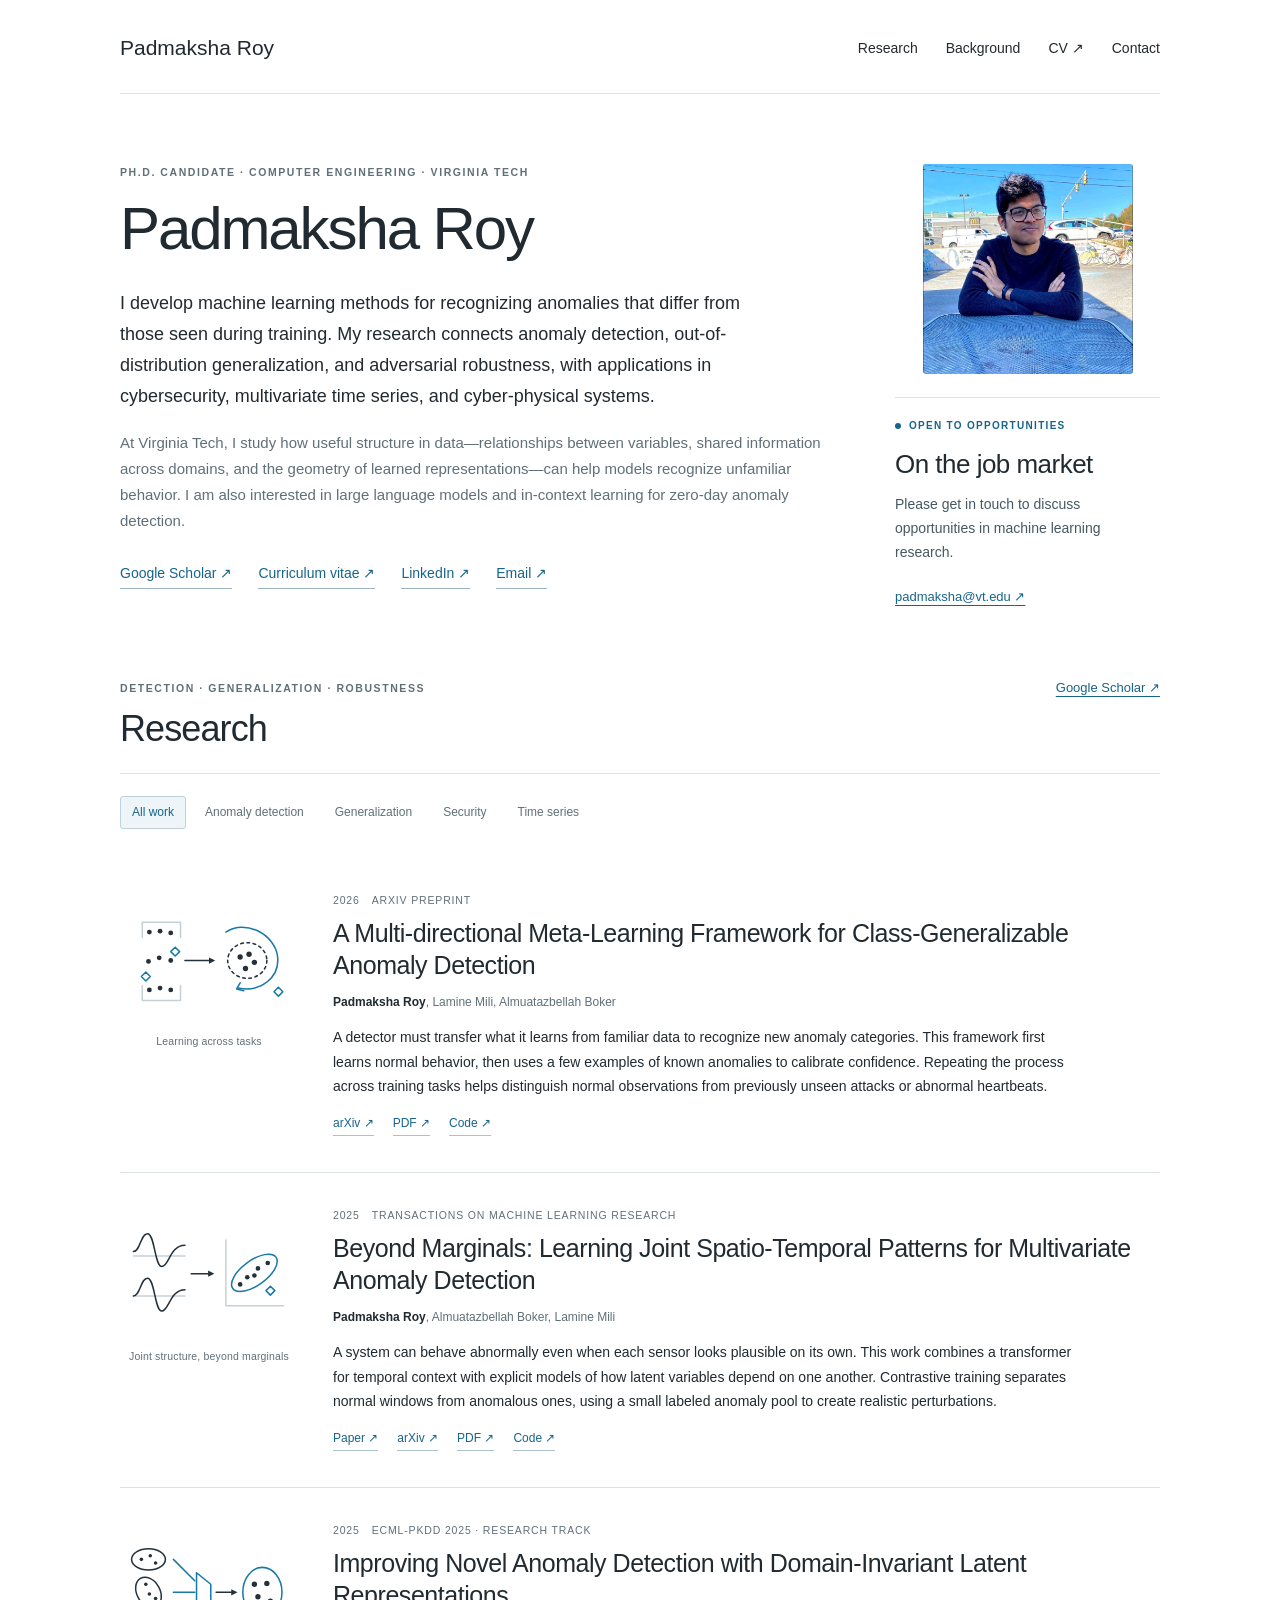
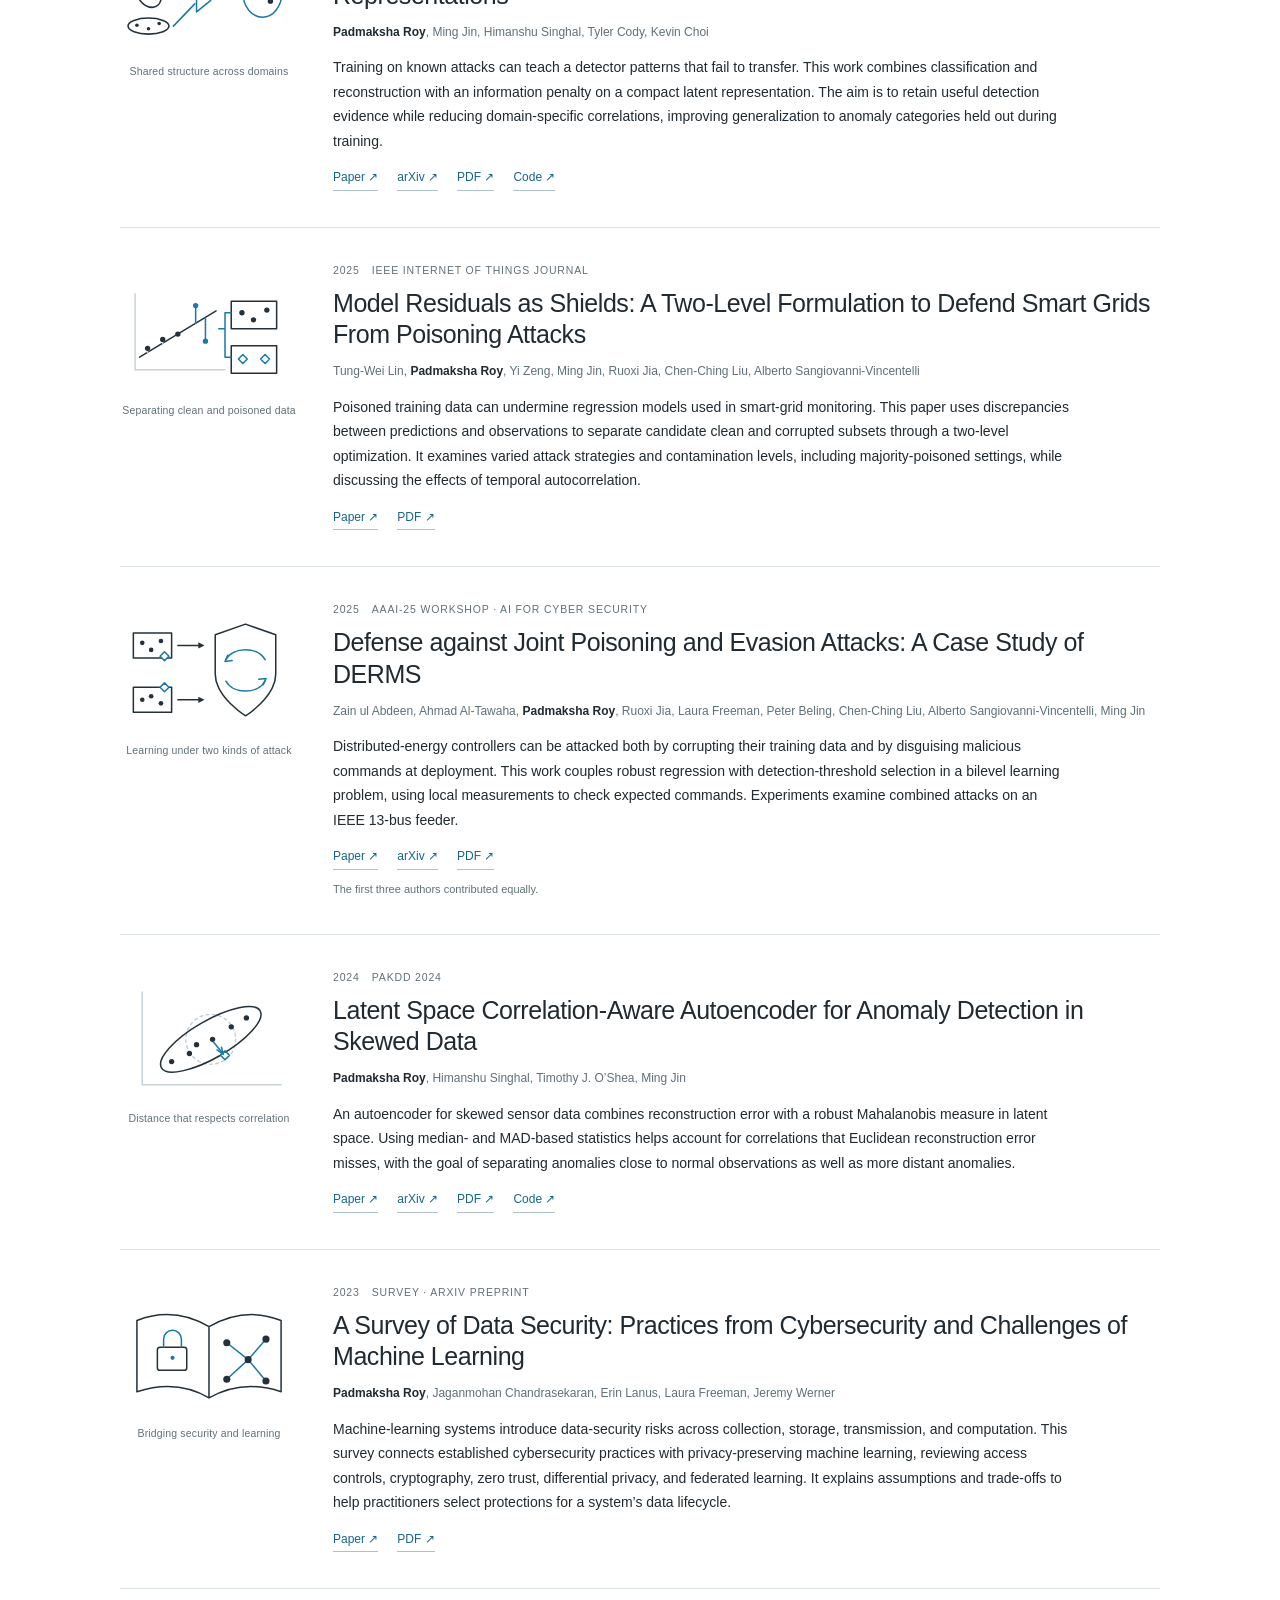
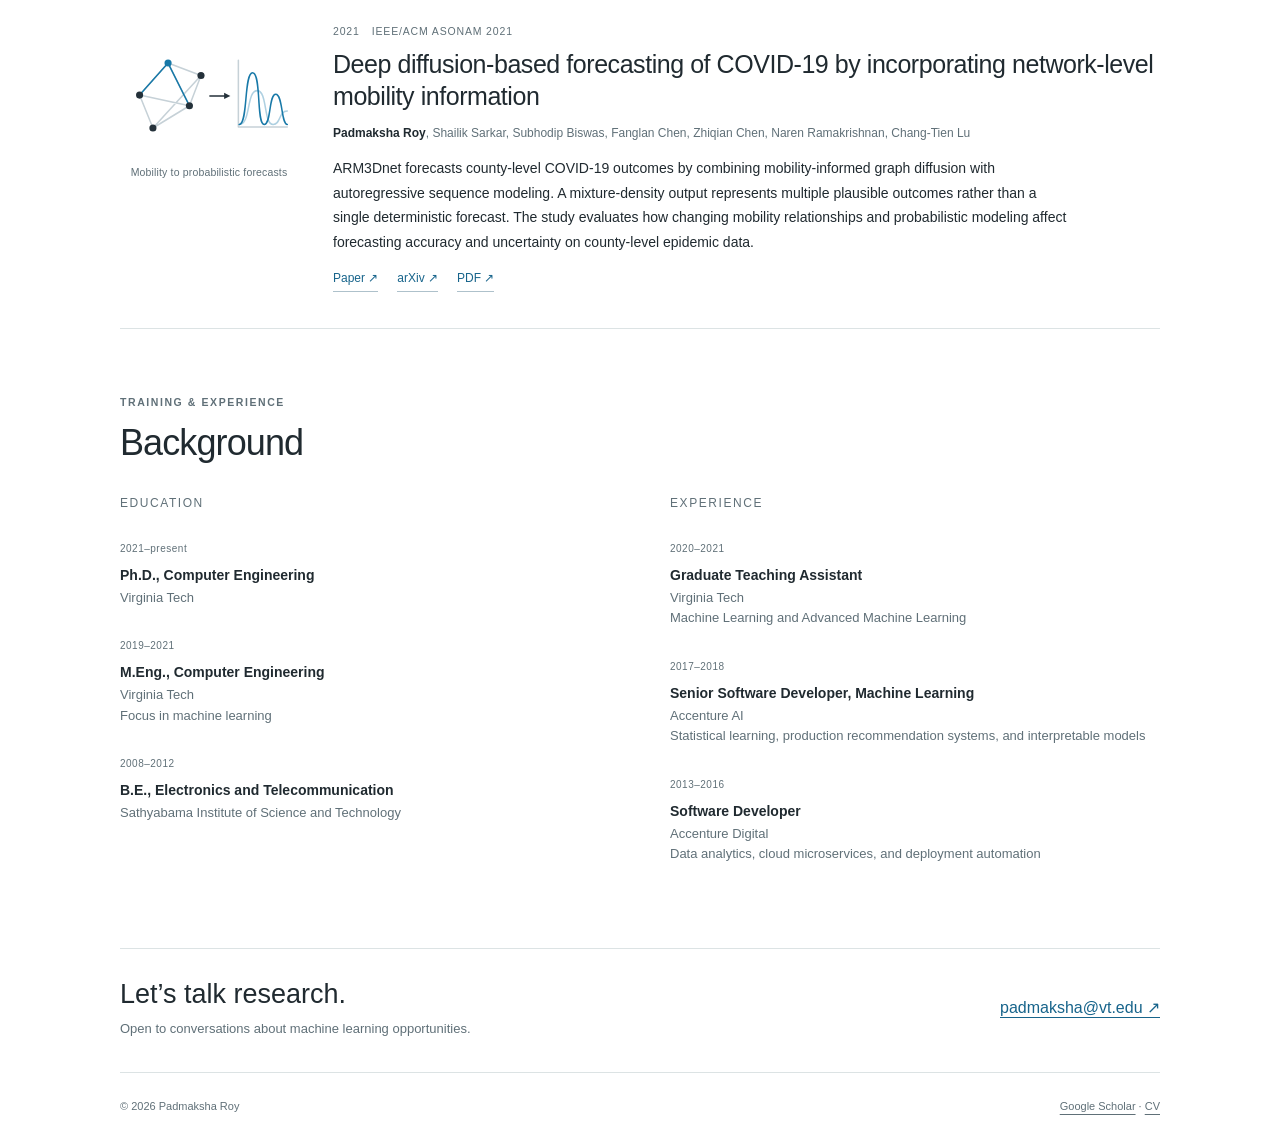
==== index.html @ 150b8b3e "Use white background and consistent Aptos typography" ====
<!doctype html>
<html lang="en"><head><meta charset="utf-8"><meta name="viewport" content="width=device-width,initial-scale=1"><title>Padmaksha Roy · Machine Learning Research</title><meta name="description" content="Padmaksha Roy is a machine learning researcher working on anomaly detection, generalization, and adversarial robustness. On the job market."><link rel="canonical" href="https://apooja1.github.io/padmaksha-roy/"><meta property="og:type" content="profile"><meta property="og:title" content="Padmaksha Roy · Machine Learning Research"><meta property="og:description" content="Anomaly detection, generalization, and robust learning. On the job market."><meta property="og:url" content="https://apooja1.github.io/padmaksha-roy/"><meta property="og:image" content="https://apooja1.github.io/padmaksha-roy/padmaksha-roy.png"><meta property="og:image:alt" content="Padmaksha Roy"><meta name="theme-color" content="#ffffff"><link rel="icon" href="favicon.svg" type="image/svg+xml"><link rel="stylesheet" href="site.css?v=d9b78ba7ea"><script src="site.js?v=b074189de1" defer></script><script type="application/ld+json">{"@context": "https://schema.org", "@type": "Person", "name": "Padmaksha Roy", "url": "https://apooja1.github.io/padmaksha-roy/", "email": "mailto:padmaksha@vt.edu", "jobTitle": "Ph.D. candidate in Computer Engineering", "affiliation": {"@type": "CollegeOrUniversity", "name": "Virginia Tech"}, "image": "https://apooja1.github.io/padmaksha-roy/padmaksha-roy.png", "sameAs": ["https://scholar.google.com/citations?user=MoQnIfcAAAAJ&hl=en", "https://www.linkedin.com/in/padmaksha-roy-b67a36132/"]}</script></head>
<body><a class="skip" href="#main">Skip to content</a><div class="wrap"><header class="header"><a class="wordmark" href="#about">Padmaksha Roy</a><nav class="nav" aria-label="Main navigation"><a href="#research">Research</a><a href="#background">Background</a><a href="padmaksha-roy-cv.pdf">CV <span aria-hidden="true">↗</span></a><a class="nav-contact" href="mailto:padmaksha@vt.edu">Contact</a></nav></header><main id="main"><section class="hero" id="about" aria-labelledby="name"><div><p class="eyebrow">Ph.D. candidate · Computer Engineering · Virginia Tech</p><h1 id="name">Padmaksha Roy</h1><p class="intro">I develop machine learning methods for recognizing anomalies that differ from those seen during training. My research connects anomaly detection, out-of-distribution generalization, and adversarial robustness, with applications in cybersecurity, multivariate time series, and cyber-physical systems.</p><p class="about">At Virginia Tech, I study how useful structure in data—relationships between variables, shared information across domains, and the geometry of learned representations—can help models recognize unfamiliar behavior. I am also interested in large language models and in-context learning for zero-day anomaly detection.</p><div class="profile-links"><a href="https://scholar.google.com/citations?user=MoQnIfcAAAAJ&amp;hl=en">Google Scholar <span aria-hidden="true">↗</span></a><a href="padmaksha-roy-cv.pdf">Curriculum vitae <span aria-hidden="true">↗</span></a><a href="https://www.linkedin.com/in/padmaksha-roy-b67a36132/">LinkedIn <span aria-hidden="true">↗</span></a><a href="mailto:padmaksha@vt.edu">Email <span aria-hidden="true">↗</span></a></div></div><div class="profile-aside"><figure class="portrait"><img src="padmaksha-roy.png" width="800" height="800" alt="Padmaksha Roy" fetchpriority="high"></figure><aside class="job-market" aria-labelledby="job-market-title"><div class="availability">Open to opportunities</div><h2 id="job-market-title">On the job market</h2><p>Please get in touch to discuss opportunities in machine learning research.</p><a href="mailto:padmaksha@vt.edu">padmaksha@vt.edu <span aria-hidden="true">↗</span></a></aside></div></section><section id="research" aria-labelledby="research-title"><div class="section-header"><div><p class="kicker">Detection · Generalization · Robustness</p><h2 id="research-title">Research</h2></div><a href="https://scholar.google.com/citations?user=MoQnIfcAAAAJ&amp;hl=en">Google Scholar <span aria-hidden="true">↗</span></a></div><div class="filters" data-filters role="group" aria-label="Filter publications by topic" hidden><button type="button" data-filter="all" aria-pressed="true">All work</button><button type="button" data-filter="anomaly" aria-pressed="false">Anomaly detection</button><button type="button" data-filter="generalization" aria-pressed="false">Generalization</button><button type="button" data-filter="security" aria-pressed="false">Security</button><button type="button" data-filter="time-series" aria-pressed="false">Time series</button></div><p class="filter-status" data-filter-status role="status" aria-live="polite"></p><div class="paper-list"><article class="paper" id="multidirectional-meta-2026" data-paper data-topics="anomaly|generalization" aria-labelledby="multidirectional-meta-2026-title"><figure class="paper-symbol"><svg xmlns="http://www.w3.org/2000/svg" viewBox="0 0 200 140" role="img" aria-labelledby="multidirectional-meta-2026-symbol-title multidirectional-meta-2026-symbol-desc"><title id="multidirectional-meta-2026-symbol-title">Learning across tasks</title><desc id="multidirectional-meta-2026-symbol-desc">Normal-data learning and confidence calibration repeat across tasks; a separate diamond represents an unseen anomaly category.</desc><g fill="none" stroke="#24313a" stroke-width="1.7" stroke-linejoin="round" stroke-linecap="round"><path d="M25 42V25h43v17M25 96v17h43V96" stroke="#c6d1d7"/><circle cx="33" cy="36" r="2.7" fill="#24313a" stroke="none"/><circle cx="45" cy="35" r="2.7" fill="#24313a" stroke="none"/><circle cx="57" cy="37" r="2.7" fill="#24313a" stroke="none"/><circle cx="32" cy="69" r="2.7" fill="#24313a" stroke="none"/><circle cx="44" cy="65" r="2.7" fill="#24313a" stroke="none"/><circle cx="57" cy="68" r="2.7" fill="#24313a" stroke="none"/><circle cx="33" cy="101" r="2.7" fill="#24313a" stroke="none"/><circle cx="45" cy="99" r="2.7" fill="#24313a" stroke="none"/><circle cx="57" cy="101" r="2.7" fill="#24313a" stroke="none"/><path d="M62 53l5 5-5 5-5-5Z" fill="var(--paper)" stroke="#1879a8"/><path d="M29 81l5 5-5 5-5-5Z" fill="var(--paper)" stroke="#1879a8"/><path d="M73 68H101"/><path d="M100 64.5l7 3.5-7 3.5" fill="#24313a" stroke="none"/><path d="M119 36C141 21 174 39 177 63S158 104 133 99" stroke="#1879a8"/><path d="m135 93-4 7 8 2" stroke="#1879a8"/><ellipse cx="143" cy="68" rx="22" ry="20" stroke-dasharray="3 4"/><circle cx="135" cy="64" r="3" fill="#24313a" stroke="none"/><circle cx="145" cy="61" r="3" fill="#24313a" stroke="none"/><circle cx="151" cy="70" r="3" fill="#24313a" stroke="none"/><circle cx="141" cy="77" r="3" fill="#24313a" stroke="none"/><path d="M178 98l5 5-5 5-5-5Z" fill="var(--paper)" stroke="#1879a8"/></g></svg><figcaption>Learning across tasks</figcaption></figure><div><p class="paper-meta"><span class="year">2026</span>arXiv preprint</p><h3 id="multidirectional-meta-2026-title"><a href="https://arxiv.org/abs/2601.19833">A Multi-directional Meta-Learning Framework for Class-Generalizable Anomaly Detection</a></h3><p class="authors"><strong>Padmaksha Roy</strong>, Lamine Mili, Almuatazbellah Boker</p><p class="summary">A detector must transfer what it learns from familiar data to recognize new anomaly categories. This framework first learns normal behavior, then uses a few examples of known anomalies to calibrate confidence. Repeating the process across training tasks helps distinguish normal observations from previously unseen attacks or abnormal heartbeats.</p><div class="paper-links"><a href="https://arxiv.org/abs/2601.19833">arXiv <span aria-hidden="true">↗</span></a><a href="https://arxiv.org/pdf/2601.19833v1">PDF <span aria-hidden="true">↗</span></a><a href="https://github.com/padmaksha18/Multi-direcitonal-Meta-Learning">Code <span aria-hidden="true">↗</span></a></div></div></article><article class="paper" id="beyond-marginals-2025" data-paper data-topics="anomaly|time-series" aria-labelledby="beyond-marginals-2025-title"><figure class="paper-symbol"><svg xmlns="http://www.w3.org/2000/svg" viewBox="0 0 200 140" role="img" aria-labelledby="beyond-marginals-2025-symbol-title beyond-marginals-2025-symbol-desc"><title id="beyond-marginals-2025-symbol-title">Joint structure, beyond marginals</title><desc id="beyond-marginals-2025-symbol-desc">Temporal traces feed a joint-dependence representation; the off-contour diamond marks a change in relationships between variables.</desc><g fill="none" stroke="#24313a" stroke-width="1.7" stroke-linejoin="round" stroke-linecap="round"><path d="M15 46H73M15 91H73" stroke="#c6d1d7"/><path d="M15 41c8 0 8-20 16-20s8 37 16 37 9-24 26-24M15 91c8 0 8-20 16-20s8 37 16 37 9-24 26-24"/><path d="M80 66H100"/><path d="M99 62.5l7 3.5-7 3.5" fill="#24313a" stroke="none"/><path d="M119 28v74h65" stroke="#c6d1d7"/><ellipse cx="151" cy="65" rx="30" ry="14" transform="rotate(-36 151 65)" stroke="#1879a8"/><circle cx="135" cy="78" r="2.6" fill="#24313a" stroke="none"/><circle cx="143" cy="70" r="2.6" fill="#24313a" stroke="none"/><circle cx="151" cy="68" r="2.6" fill="#24313a" stroke="none"/><circle cx="155" cy="60" r="2.6" fill="#24313a" stroke="none"/><circle cx="166" cy="54" r="2.6" fill="#24313a" stroke="none"/><path d="M169 80l5 5-5 5-5-5Z" fill="var(--paper)" stroke="#1879a8"/></g></svg><figcaption>Joint structure, beyond marginals</figcaption></figure><div><p class="paper-meta"><span class="year">2025</span>Transactions on Machine Learning Research</p><h3 id="beyond-marginals-2025-title"><a href="https://openreview.net/forum?id=iETTv1okjX">Beyond Marginals: Learning Joint Spatio-Temporal Patterns for Multivariate Anomaly Detection</a></h3><p class="authors"><strong>Padmaksha Roy</strong>, Almuatazbellah Boker, Lamine Mili</p><p class="summary">A system can behave abnormally even when each sensor looks plausible on its own. This work combines a transformer for temporal context with explicit models of how latent variables depend on one another. Contrastive training separates normal windows from anomalous ones, using a small labeled anomaly pool to create realistic perturbations.</p><div class="paper-links"><a href="https://openreview.net/forum?id=iETTv1okjX">Paper <span aria-hidden="true">↗</span></a><a href="https://arxiv.org/abs/2509.15033">arXiv <span aria-hidden="true">↗</span></a><a href="https://openreview.net/attachment?id=iETTv1okjX&amp;name=pdf">PDF <span aria-hidden="true">↗</span></a><a href="https://github.com/padmaksha18/DACLM">Code <span aria-hidden="true">↗</span></a></div></div></article><article class="paper" id="domain-invariant-latent-2025" data-paper data-topics="anomaly|generalization" aria-labelledby="domain-invariant-latent-2025-title"><figure class="paper-symbol"><svg xmlns="http://www.w3.org/2000/svg" viewBox="0 0 200 140" role="img" aria-labelledby="domain-invariant-latent-2025-symbol-title domain-invariant-latent-2025-symbol-desc"><title id="domain-invariant-latent-2025-symbol-title">Shared structure across domains</title><desc id="domain-invariant-latent-2025-symbol-desc">Different source-domain clusters pass through a compact bottleneck into a shared representation, reducing domain-specific variation.</desc><g fill="none" stroke="#24313a" stroke-width="1.7" stroke-linejoin="round" stroke-linecap="round"><ellipse cx="32" cy="33" rx="19" ry="12"/><ellipse cx="32" cy="70" rx="13" ry="18" transform="rotate(-30 32 70)"/><ellipse cx="32" cy="108" rx="23" ry="9"/><circle cx="24" cy="33" r="2" fill="#24313a" stroke="none"/><circle cx="34" cy="29" r="2" fill="#24313a" stroke="none"/><circle cx="40" cy="37" r="2" fill="#24313a" stroke="none"/><circle cx="29" cy="61" r="2" fill="#24313a" stroke="none"/><circle cx="33" cy="72" r="2" fill="#24313a" stroke="none"/><circle cx="40" cy="77" r="2" fill="#24313a" stroke="none"/><circle cx="19" cy="107" r="2" fill="#24313a" stroke="none"/><circle cx="32" cy="111" r="2" fill="#24313a" stroke="none"/><circle cx="44" cy="105" r="2" fill="#24313a" stroke="none"/><path d="M60 33 84 57M60 70H84M60 108 84 83M86 48l16 13v18L86 92Z" stroke="#1879a8"/><path d="M108 70H126"/><path d="M125 66.5l7 3.5-7 3.5" fill="#24313a" stroke="none"/><ellipse cx="160" cy="70" rx="22" ry="28" stroke="#1879a8"/><circle cx="151" cy="61" r="3" fill="#24313a" stroke="none"/><circle cx="165" cy="60" r="3" fill="#24313a" stroke="none"/><circle cx="155" cy="75" r="3" fill="#24313a" stroke="none"/><circle cx="169" cy="80" r="3" fill="#24313a" stroke="none"/></g></svg><figcaption>Shared structure across domains</figcaption></figure><div><p class="paper-meta"><span class="year">2025</span>ECML-PKDD 2025 · Research Track</p><h3 id="domain-invariant-latent-2025-title"><a href="https://link.springer.com/chapter/10.1007/978-3-032-05962-8_7">Improving Novel Anomaly Detection with Domain-Invariant Latent Representations</a></h3><p class="authors"><strong>Padmaksha Roy</strong>, Ming Jin, Himanshu Singhal, Tyler Cody, Kevin Choi</p><p class="summary">Training on known attacks can teach a detector patterns that fail to transfer. This work combines classification and reconstruction with an information penalty on a compact latent representation. The aim is to retain useful detection evidence while reducing domain-specific correlations, improving generalization to anomaly categories held out during training.</p><div class="paper-links"><a href="https://link.springer.com/chapter/10.1007/978-3-032-05962-8_7">Paper <span aria-hidden="true">↗</span></a><a href="https://arxiv.org/abs/2312.17300">arXiv <span aria-hidden="true">↗</span></a><a href="https://arxiv.org/pdf/2312.17300v5">PDF <span aria-hidden="true">↗</span></a><a href="https://github.com/padmaksha18/MTRAE">Code <span aria-hidden="true">↗</span></a></div></div></article><article class="paper" id="model-residuals-2025" data-paper data-topics="security" aria-labelledby="model-residuals-2025-title"><figure class="paper-symbol"><svg xmlns="http://www.w3.org/2000/svg" viewBox="0 0 200 140" role="img" aria-labelledby="model-residuals-2025-symbol-title model-residuals-2025-symbol-desc"><title id="model-residuals-2025-symbol-title">Separating clean and poisoned data</title><desc id="model-residuals-2025-symbol-desc">Prediction residuals help partition candidate clean and poisoned subsets in a two-level robust regression problem.</desc><g fill="none" stroke="#24313a" stroke-width="1.7" stroke-linejoin="round" stroke-linecap="round"><path d="M17 112V27M17 112h101" stroke="#c6d1d7"/><path d="m22 98 86-52"/><path d="M31 88V93" stroke="#c6d1d7"/><circle cx="31" cy="88" r="3" fill="#24313a" stroke="none"/><path d="M48 78V83" stroke="#c6d1d7"/><circle cx="48" cy="78" r="3" fill="#24313a" stroke="none"/><path d="M65 72V72" stroke="#c6d1d7"/><circle cx="65" cy="72" r="3" fill="#24313a" stroke="none"/><path d="M85 40V60" stroke="#1879a8"/><circle cx="85" cy="40" r="3" fill="#1879a8" stroke="none"/><path d="M96 80V54" stroke="#1879a8"/><circle cx="96" cy="80" r="3" fill="#1879a8" stroke="none"/><path d="M125 35h51v31h-51ZM125 85h51v31h-51Z"/><circle cx="137" cy="48" r="3" fill="#24313a" stroke="none"/><circle cx="150" cy="56" r="3" fill="#24313a" stroke="none"/><circle cx="165" cy="45" r="3" fill="#24313a" stroke="none"/><path d="M138 95l5 5-5 5-5-5Z" fill="var(--paper)" stroke="#1879a8"/><path d="M163 95l5 5-5 5-5-5Z" fill="var(--paper)" stroke="#1879a8"/><path d="M111 66h7M118 48v50M118 48h7M118 98h7" stroke="#1879a8"/></g></svg><figcaption>Separating clean and poisoned data</figcaption></figure><div><p class="paper-meta"><span class="year">2025</span>IEEE Internet of Things Journal</p><h3 id="model-residuals-2025-title"><a href="https://doi.org/10.1109/JIOT.2025.3575005">Model Residuals as Shields: A Two-Level Formulation to Defend Smart Grids From Poisoning Attacks</a></h3><p class="authors">Tung-Wei Lin, <strong>Padmaksha Roy</strong>, Yi Zeng, Ming Jin, Ruoxi Jia, Chen-Ching Liu, Alberto Sangiovanni-Vincentelli</p><p class="summary">Poisoned training data can undermine regression models used in smart-grid monitoring. This paper uses discrepancies between predictions and observations to separate candidate clean and corrupted subsets through a two-level optimization. It examines varied attack strategies and contamination levels, including majority-poisoned settings, while discussing the effects of temporal autocorrelation.</p><div class="paper-links"><a href="https://doi.org/10.1109/JIOT.2025.3575005">Paper <span aria-hidden="true">↗</span></a><a href="https://waynelin567.github.io/files/res.pdf">PDF <span aria-hidden="true">↗</span></a></div></div></article><article class="paper" id="derms-joint-attacks-2025" data-paper data-topics="anomaly|security" aria-labelledby="derms-joint-attacks-2025-title"><figure class="paper-symbol"><svg xmlns="http://www.w3.org/2000/svg" viewBox="0 0 200 140" role="img" aria-labelledby="derms-joint-attacks-2025-symbol-title derms-joint-attacks-2025-symbol-desc"><title id="derms-joint-attacks-2025-symbol-title">Learning under two kinds of attack</title><desc id="derms-joint-attacks-2025-symbol-desc">Corrupted training samples and disguised deployment inputs are considered together through two coupled levels of defense.</desc><g fill="none" stroke="#24313a" stroke-width="1.7" stroke-linejoin="round" stroke-linecap="round"><path d="M15 27h43v28H15ZM15 88h43v28H15Z"/><circle cx="25" cy="38" r="2.6" fill="#24313a" stroke="none"/><circle cx="35" cy="46" r="2.6" fill="#24313a" stroke="none"/><circle cx="46" cy="36" r="2.6" fill="#24313a" stroke="none"/><circle cx="25" cy="102" r="2.6" fill="#24313a" stroke="none"/><circle cx="35" cy="98" r="2.6" fill="#24313a" stroke="none"/><circle cx="46" cy="106" r="2.6" fill="#24313a" stroke="none"/><path d="M50 48l5 5-5 5-5-5Z" fill="var(--paper)" stroke="#1879a8"/><path d="M50 83l5 5-5 5-5-5Z" fill="var(--paper)" stroke="#1879a8"/><path d="M65 41H89"/><path d="M88 37.5l7 3.5-7 3.5" fill="#24313a" stroke="none"/><path d="M65 102H89"/><path d="M88 98.5l7 3.5-7 3.5" fill="#24313a" stroke="none"/><path d="m107 29 34-12 34 12v44c0 26-34 47-34 47s-34-21-34-47Z"/><path d="M119 57c8-15 36-15 44 0M119 81c8 15 36 15 44 0" stroke="#1879a8"/><path d="m121 52-3 7 8-1m35 27 3-7-8 1" stroke="#1879a8"/></g></svg><figcaption>Learning under two kinds of attack</figcaption></figure><div><p class="paper-meta"><span class="year">2025</span>AAAI-25 Workshop · AI for Cyber Security</p><h3 id="derms-joint-attacks-2025-title"><a href="https://aics.site/AICS2025/program.html">Defense against Joint Poisoning and Evasion Attacks: A Case Study of DERMS</a></h3><p class="authors">Zain ul Abdeen, Ahmad Al-Tawaha, <strong>Padmaksha Roy</strong>, Ruoxi Jia, Laura Freeman, Peter Beling, Chen-Ching Liu, Alberto Sangiovanni-Vincentelli, Ming Jin</p><p class="summary">Distributed-energy controllers can be attacked both by corrupting their training data and by disguising malicious commands at deployment. This work couples robust regression with detection-threshold selection in a bilevel learning problem, using local measurements to check expected commands. Experiments examine combined attacks on an IEEE 13-bus feeder.</p><div class="paper-links"><a href="https://aics.site/AICS2025/program.html">Paper <span aria-hidden="true">↗</span></a><a href="https://arxiv.org/abs/2405.02989">arXiv <span aria-hidden="true">↗</span></a><a href="https://aics.site/AICS2025/AAAI25_cybersecurity_Camera_Ready.pdf">PDF <span aria-hidden="true">↗</span></a></div><p class="note">The first three authors contributed equally.</p></div></article><article class="paper" id="correlation-aware-ae-2024" data-paper data-topics="anomaly|time-series" aria-labelledby="correlation-aware-ae-2024-title"><figure class="paper-symbol"><svg xmlns="http://www.w3.org/2000/svg" viewBox="0 0 200 140" role="img" aria-labelledby="correlation-aware-ae-2024-symbol-title correlation-aware-ae-2024-symbol-desc"><title id="correlation-aware-ae-2024-symbol-title">Distance that respects correlation</title><desc id="correlation-aware-ae-2024-symbol-desc">A tilted correlation ellipse distinguishes distance along a learned distribution from a nearby point outside that distribution.</desc><g fill="none" stroke="#24313a" stroke-width="1.7" stroke-linejoin="round" stroke-linecap="round"><path d="M25 17v104h156" stroke="#c6d1d7"/><circle cx="102" cy="70" r="28" stroke="#c6d1d7" stroke-dasharray="3 4"/><ellipse cx="102" cy="70" rx="64" ry="21" transform="rotate(-30 102 70)"/><circle cx="58" cy="95" r="3" fill="#24313a" stroke="none"/><circle cx="78" cy="86" r="3" fill="#24313a" stroke="none"/><circle cx="86" cy="76" r="3" fill="#24313a" stroke="none"/><circle cx="104" cy="70" r="3" fill="#24313a" stroke="none"/><circle cx="125" cy="56" r="3" fill="#24313a" stroke="none"/><circle cx="142" cy="46" r="3" fill="#24313a" stroke="none"/><path d="M118 83l5 5-5 5-5-5Z" fill="var(--paper)" stroke="#1879a8"/><path d="M105 73 114 84" stroke="#1879a8"/><path d="m109 82 7 5-2-8" stroke="#1879a8"/></g></svg><figcaption>Distance that respects correlation</figcaption></figure><div><p class="paper-meta"><span class="year">2024</span>PAKDD 2024</p><h3 id="correlation-aware-ae-2024-title"><a href="https://link.springer.com/chapter/10.1007/978-981-97-2242-6_6">Latent Space Correlation-Aware Autoencoder for Anomaly Detection in Skewed Data</a></h3><p class="authors"><strong>Padmaksha Roy</strong>, Himanshu Singhal, Timothy J. O’Shea, Ming Jin</p><p class="summary">An autoencoder for skewed sensor data combines reconstruction error with a robust Mahalanobis measure in latent space. Using median- and MAD-based statistics helps account for correlations that Euclidean reconstruction error misses, with the goal of separating anomalies close to normal observations as well as more distant anomalies.</p><div class="paper-links"><a href="https://link.springer.com/chapter/10.1007/978-981-97-2242-6_6">Paper <span aria-hidden="true">↗</span></a><a href="https://arxiv.org/abs/2301.00462">arXiv <span aria-hidden="true">↗</span></a><a href="https://arxiv.org/pdf/2301.00462">PDF <span aria-hidden="true">↗</span></a><a href="https://github.com/padmaksha18/DRMDIT-AE/">Code <span aria-hidden="true">↗</span></a></div></div></article><article class="paper" id="data-security-survey-2023" data-paper data-topics="security" aria-labelledby="data-security-survey-2023-title"><figure class="paper-symbol"><svg xmlns="http://www.w3.org/2000/svg" viewBox="0 0 200 140" role="img" aria-labelledby="data-security-survey-2023-symbol-title data-security-survey-2023-symbol-desc"><title id="data-security-survey-2023-symbol-title">Bridging security and learning</title><desc id="data-security-survey-2023-symbol-desc">An open book bridges established data-security controls, shown by a lock, with distributed machine-learning systems.</desc><g fill="none" stroke="#24313a" stroke-width="1.7" stroke-linejoin="round" stroke-linecap="round"><path d="M19 32c31-12 59-6 81 7 23-13 51-19 81-7v80c-30-10-58-6-81 7-22-13-50-17-81-7ZM100 39v80"/><rect x="42" y="62" width="33" height="26" rx="3"/><path d="M49 62v-9a10 10 0 0 1 20 0v9" stroke="#1879a8"/><circle cx="59" cy="74" r="2.3" fill="#1879a8" stroke="none"/><path d="m120 57 24 19 20-23M144 76l20 24M120 98l24-22" stroke="#1879a8"/><circle cx="120" cy="57" r="4" fill="#24313a" stroke="none"/><circle cx="144" cy="76" r="4" fill="#24313a" stroke="none"/><circle cx="164" cy="53" r="4" fill="#24313a" stroke="none"/><circle cx="164" cy="100" r="4" fill="#24313a" stroke="none"/><circle cx="120" cy="98" r="4" fill="#24313a" stroke="none"/></g></svg><figcaption>Bridging security and learning</figcaption></figure><div><p class="paper-meta"><span class="year">2023</span>Survey · arXiv preprint</p><h3 id="data-security-survey-2023-title"><a href="https://arxiv.org/abs/2310.04513">A Survey of Data Security: Practices from Cybersecurity and Challenges of Machine Learning</a></h3><p class="authors"><strong>Padmaksha Roy</strong>, Jaganmohan Chandrasekaran, Erin Lanus, Laura Freeman, Jeremy Werner</p><p class="summary">Machine-learning systems introduce data-security risks across collection, storage, transmission, and computation. This survey connects established cybersecurity practices with privacy-preserving machine learning, reviewing access controls, cryptography, zero trust, differential privacy, and federated learning. It explains assumptions and trade-offs to help practitioners select protections for a system’s data lifecycle.</p><div class="paper-links"><a href="https://arxiv.org/abs/2310.04513">Paper <span aria-hidden="true">↗</span></a><a href="https://arxiv.org/pdf/2310.04513">PDF <span aria-hidden="true">↗</span></a></div></div></article><article class="paper" id="covid-diffusion-2021" data-paper data-topics="time-series" aria-labelledby="covid-diffusion-2021-title"><figure class="paper-symbol"><svg xmlns="http://www.w3.org/2000/svg" viewBox="0 0 200 140" role="img" aria-labelledby="covid-diffusion-2021-symbol-title covid-diffusion-2021-symbol-desc"><title id="covid-diffusion-2021-symbol-title">Mobility to probabilistic forecasts</title><desc id="covid-diffusion-2021-symbol-desc">Directed mobility between county nodes informs a forecast with multiple plausible outcomes, represented by mixture-density curves.</desc><g fill="none" stroke="#24313a" stroke-width="1.7" stroke-linejoin="round" stroke-linecap="round"><path d="m22 72 32-36 24 48-41 25Zm32-36 37 14-13 34M22 72l56 12M37 109l54-59" stroke="#c6d1d7"/><path d="m22 72 32-36M54 36l24 48" stroke="#1879a8"/><circle cx="22" cy="72" r="4" fill="#24313a" stroke="none"/><circle cx="54" cy="36" r="4" fill="#1879a8" stroke="none"/><circle cx="78" cy="84" r="4" fill="#24313a" stroke="none"/><circle cx="37" cy="109" r="4" fill="#24313a" stroke="none"/><circle cx="91" cy="50" r="4" fill="#24313a" stroke="none"/><path d="M101 73H118"/><path d="M117 69.5l7 3.5-7 3.5" fill="#24313a" stroke="none"/><path d="M133 33v75h55" stroke="#c6d1d7"/><path d="M134 105c10 0 5-58 15-58s4 58 13 58c8 0 5-34 13-34s6 34 13 34" stroke="#1879a8"/><path d="M134 105c13 0 8-38 20-38s7 38 18 38c9 0 6-15 16-15" stroke="#1879a8" opacity=".35"/></g></svg><figcaption>Mobility to probabilistic forecasts</figcaption></figure><div><p class="paper-meta"><span class="year">2021</span>IEEE/ACM ASONAM 2021</p><h3 id="covid-diffusion-2021-title"><a href="https://doi.org/10.1145/3487351.3488334">Deep diffusion-based forecasting of COVID-19 by incorporating network-level mobility information</a></h3><p class="authors"><strong>Padmaksha Roy</strong>, Shailik Sarkar, Subhodip Biswas, Fanglan Chen, Zhiqian Chen, Naren Ramakrishnan, Chang-Tien Lu</p><p class="summary">ARM3Dnet forecasts county-level COVID-19 outcomes by combining mobility-informed graph diffusion with autoregressive sequence modeling. A mixture-density output represents multiple plausible outcomes rather than a single deterministic forecast. The study evaluates how changing mobility relationships and probabilistic modeling affect forecasting accuracy and uncertainty on county-level epidemic data.</p><div class="paper-links"><a href="https://doi.org/10.1145/3487351.3488334">Paper <span aria-hidden="true">↗</span></a><a href="https://arxiv.org/abs/2111.05199">arXiv <span aria-hidden="true">↗</span></a><a href="https://people.cs.vt.edu/ctlu/Publication/2021/ASONAM-2021-Padmaksha.pdf">PDF <span aria-hidden="true">↗</span></a></div></div></article></div></section><section class="background" id="background" aria-labelledby="background-title"><p class="kicker">Training & experience</p><h2 id="background-title">Background</h2><div class="background-grid"><div class="background-column"><h3>Education</h3><article class="background-entry"><span class="date">2021–present</span><h4>Ph.D., Computer Engineering</h4><p>Virginia Tech</p></article><article class="background-entry"><span class="date">2019–2021</span><h4>M.Eng., Computer Engineering</h4><p>Virginia Tech</p><p>Focus in machine learning</p></article><article class="background-entry"><span class="date">2008–2012</span><h4>B.E., Electronics and Telecommunication</h4><p>Sathyabama Institute of Science and Technology</p></article></div><div class="background-column"><h3>Experience</h3><article class="background-entry"><span class="date">2020–2021</span><h4>Graduate Teaching Assistant</h4><p>Virginia Tech</p><p>Machine Learning and Advanced Machine Learning</p></article><article class="background-entry"><span class="date">2017–2018</span><h4>Senior Software Developer, Machine Learning</h4><p>Accenture AI</p><p>Statistical learning, production recommendation systems, and interpretable models</p></article><article class="background-entry"><span class="date">2013–2016</span><h4>Software Developer</h4><p>Accenture Digital</p><p>Data analytics, cloud microservices, and deployment automation</p></article></div></div></section><section class="contact" aria-labelledby="contact-title"><div><h2 id="contact-title">Let’s talk research.</h2><p>Open to conversations about machine learning opportunities.</p></div><a href="mailto:padmaksha@vt.edu">padmaksha@vt.edu <span aria-hidden="true">↗</span></a></section></main><footer class="footer"><span>© 2026 Padmaksha Roy</span><span><a href="https://scholar.google.com/citations?user=MoQnIfcAAAAJ&amp;hl=en">Google Scholar</a> · <a href="padmaksha-roy-cv.pdf">CV</a></span></footer></div></body></html>
---- site.css ----
:root{--paper:#ffffff;--ink:#202a30;--muted:#607078;--line:#dce3e4;--blue:#17648b;--soft:#eef5f8;--serif:Aptos,'Segoe UI',Arial,sans-serif;--sans:Aptos,'Segoe UI',Arial,sans-serif}*{box-sizing:border-box}html{scroll-padding-top:32px}body{margin:0;background:var(--paper);color:var(--ink);font:16px/1.65 var(--sans);-webkit-font-smoothing:antialiased}a{color:var(--blue);text-decoration-thickness:1px;text-underline-offset:4px}a:hover{color:#0b3c56}button,a{-webkit-tap-highlight-color:transparent}a:focus-visible,button:focus-visible{outline:2px solid var(--blue);outline-offset:5px}button{font:inherit}.wrap{max-width:1120px;margin:auto;padding-left:48px;padding-right:48px}.skip{position:absolute;left:20px;top:-80px;background:white;z-index:3;padding:10px}.skip:focus{top:10px}.header{display:flex;align-items:center;justify-content:space-between;padding-top:31px;padding-bottom:27px;border-bottom:1px solid var(--line);gap:24px}.wordmark{color:var(--ink);font-family:var(--serif);font-size:21px;text-decoration:none}.nav{display:flex;gap:28px;align-items:center}.nav a{color:var(--ink);font-size:14px;text-decoration:none}.nav a:hover{text-decoration:underline}.hero{padding:70px 0 58px;display:grid;grid-template-columns:minmax(0,1fr) 265px;gap:65px;align-items:start}.eyebrow,.kicker{text-transform:uppercase;font-size:10.5px;letter-spacing:.15em;font-weight:600;color:var(--muted);margin:0 0 16px}.hero h1{font:normal clamp(42px,5.5vw,60px)/1.08 var(--serif);letter-spacing:-.035em;margin:0 0 26px}.intro{font-size:18px;line-height:1.72;margin:0;max-width:660px}.about{color:var(--muted);margin:18px 0 0;font-size:15px;line-height:1.75}.profile-links{display:flex;gap:26px;flex-wrap:wrap;margin-top:27px;font-size:14px}.profile-links a{text-decoration:none;border-bottom:1px solid #9db5c1;padding-bottom:3px}.profile-aside{display:grid;gap:23px}.portrait{margin:0 auto;width:210px;max-width:100%}.portrait img{display:block;width:100%;height:auto;aspect-ratio:1;object-fit:cover;border-radius:3px}.job-market{padding:20px 0 0;border:0;border-top:1px solid var(--line);background:transparent;margin-top:0}.availability{display:flex;align-items:center;gap:8px;color:var(--blue);font-size:10px;font-weight:700;letter-spacing:.13em;text-transform:uppercase;margin:0 0 15px}.availability:before{content:'';height:6px;width:6px;border-radius:50%;background:var(--blue)}.job-market h2{font:normal 26px/1.16 var(--serif);letter-spacing:-.02em;margin:0 0 14px}.job-market p{font-size:14px;line-height:1.7;margin:0 0 18px;color:#465961}.job-market a{font-size:13px;overflow-wrap:anywhere}.section-header{display:flex;justify-content:space-between;gap:25px;align-items:baseline;border-bottom:1px solid var(--line);padding:10px 0 22px}.section-header h2,.background>h2{font:normal 36px/1.2 var(--serif);letter-spacing:-.025em;margin:0}.section-header .kicker{margin-bottom:10px}.section-header>a{font-size:13px;white-space:nowrap}.filters{display:flex;flex-wrap:wrap;gap:7px;margin:22px 0 9px}.filters[hidden]{display:none}.filters button{border:1px solid transparent;background:none;border-radius:3px;color:var(--muted);font-size:12px;padding:6px 11px;cursor:pointer}.filters button:hover{border-color:var(--line);color:var(--blue)}.filters button[aria-pressed=true]{border-color:#bed1dd;color:var(--blue);background:var(--soft)}.filter-status{font-size:12px;color:var(--muted);min-height:20px;margin:4px 0 0}.paper{display:grid;grid-template-columns:178px minmax(0,1fr);gap:35px;padding:34px 0 36px;border-bottom:1px solid var(--line);align-items:start}.paper[hidden]{display:none}.paper-symbol{margin:8px 0 0;align-self:start;color:var(--ink)}.paper-symbol svg{display:block;width:100%;height:auto;overflow:visible}.paper-symbol figcaption{font-size:10.5px;line-height:1.5;letter-spacing:.015em;color:var(--muted);text-align:center;margin-top:9px}.paper-meta{font-size:10.5px;letter-spacing:.08em;text-transform:uppercase;line-height:1.6;color:var(--muted);margin:0 0 9px}.paper-meta .year{margin-right:12px}.paper h3{font:normal 25px/1.27 var(--serif);letter-spacing:-.018em;margin:0 0 10px}.paper h3 a{color:var(--ink);text-decoration:none}.paper h3 a:hover{color:var(--blue)}.authors{font-size:12px;color:var(--muted);line-height:1.7;margin:0 0 13px}.authors strong{font-weight:600;color:var(--ink)}.summary{font-size:14px;line-height:1.75;margin:0;max-width:740px}.paper-links{display:flex;gap:19px;flex-wrap:wrap;font-size:12px;margin-top:15px}.paper-links a{text-decoration:none;border-bottom:1px solid #aec1cb;padding-bottom:2px}.note{font-size:11px;line-height:1.65;color:var(--muted);margin:10px 0 0}.background{padding:65px 0 60px}.background>.kicker{margin-bottom:10px}.background-grid{display:grid;grid-template-columns:1fr 1fr;gap:60px;margin-top:30px}.background-column h3{font-size:12px;text-transform:uppercase;letter-spacing:.13em;color:var(--muted);font-weight:500;margin:0 0 20px}.background-entry{margin:0 0 23px}.background-entry .date{font-size:10px;color:var(--muted);letter-spacing:.05em}.background-entry h4{font-size:14px;font-weight:600;line-height:1.5;margin:4px 0 2px}.background-entry p{font-size:13px;line-height:1.6;color:var(--muted);margin:0}.contact{padding:28px 0 32px;display:flex;justify-content:space-between;align-items:center;gap:30px;border-top:1px solid var(--line);border-bottom:1px solid var(--line)}.contact h2{font:normal 27px/1.3 var(--serif);margin:0 0 6px}.contact p{margin:0;color:var(--muted);font-size:13px}.contact>a{font-size:16px;white-space:nowrap}.footer{display:flex;justify-content:space-between;gap:20px;padding-top:24px;padding-bottom:32px;color:var(--muted);font-size:11px}.footer a{color:var(--muted)}.empty{padding:40px 0;color:var(--muted)}
@media(min-width:1200px){.wrap{padding-left:40px;padding-right:40px}}@media(max-width:850px){.wrap{padding-left:30px;padding-right:30px}.hero{gap:32px;grid-template-columns:minmax(0,1fr) 220px}.job-market{padding:18px 0 0}.hero h1{font-size:48px}.intro{font-size:17px}.paper{grid-template-columns:145px minmax(0,1fr);gap:25px}.paper h3{font-size:23px}}@media(max-width:640px){.wrap{padding-left:22px;padding-right:22px}.header{padding-top:22px;padding-bottom:20px;gap:20px}.wordmark{font-size:19px}.nav{gap:17px}.nav a{font-size:12px}.nav .nav-contact{display:none}.hero{grid-template-columns:1fr;gap:24px;padding:43px 0 42px}.eyebrow{font-size:9px;letter-spacing:.12em}.hero h1{font-size:45px;margin-bottom:22px}.intro{font-size:16px}.about{font-size:14px}.profile-links{font-size:13px;gap:22px;margin-top:22px}.job-market{margin-top:0;padding:18px 0 0}.availability{margin-bottom:9px}.job-market h2{font-size:24px;margin-bottom:8px}.job-market p{margin-bottom:12px;font-size:13px}.section-header{gap:20px;padding-bottom:17px}.section-header h2,.background>h2{font-size:31px}.section-header>a{font-size:11px}.kicker{font-size:9px;letter-spacing:.12em}.filters{gap:3px;margin-top:18px}.filters button{font-size:11px;padding:5px 8px}.paper{grid-template-columns:84px minmax(0,1fr);gap:18px;padding:27px 0}.paper-symbol{margin-top:29px}.paper-symbol figcaption{font-size:8px;line-height:1.45;margin-top:5px}.paper h3{font-size:21px;line-height:1.25;margin-bottom:10px}.paper-meta{font-size:8px;letter-spacing:.045em;margin-bottom:8px}.paper-meta .year{margin-right:6px}.authors{font-size:11px;margin-bottom:11px}.summary{font-size:12.5px;line-height:1.7}.paper-links{font-size:11px;gap:14px;margin-top:13px}.note{font-size:10px}.background{padding:44px 0 35px}.background-grid{grid-template-columns:1fr;gap:16px;margin-top:24px}.background-column h3{font-size:10px}.background-entry{margin-bottom:20px}.contact{display:block;padding:24px 0}.contact h2{font-size:25px}.contact>a{display:inline-block;margin-top:14px;font-size:15px}.footer{font-size:10px;padding-top:20px;gap:12px}.footer span{max-width:60%}}
@media print{.nav,.filters,.filter-status,.job-market,.skip{display:none!important}.wrap{max-width:none;padding:0 15px}.hero{display:block;padding:25px 0}.paper{break-inside:avoid;grid-template-columns:110px 1fr;gap:24px;padding:22px 0}.paper[hidden]{display:grid}.paper h3{font-size:18px}.summary{font-size:11px}.paper-links a:after{content:' (' attr(href) ')';font-size:8px}.background{padding-top:30px}.footer{padding-bottom:0}}

@media(max-width:850px) and (min-width:641px){.portrait{width:190px}}@media(max-width:640px){.profile-aside{grid-template-columns:116px minmax(0,1fr);gap:18px;align-items:start}.portrait{width:116px}.profile-aside .job-market{padding:0;border:0;background:none}.profile-aside .job-market h2{font-size:23px}.profile-aside .availability{font-size:8px;letter-spacing:.08em}.profile-aside .job-market p{font-size:12px;margin-bottom:8px}.profile-aside .job-market a{font-size:12px}}
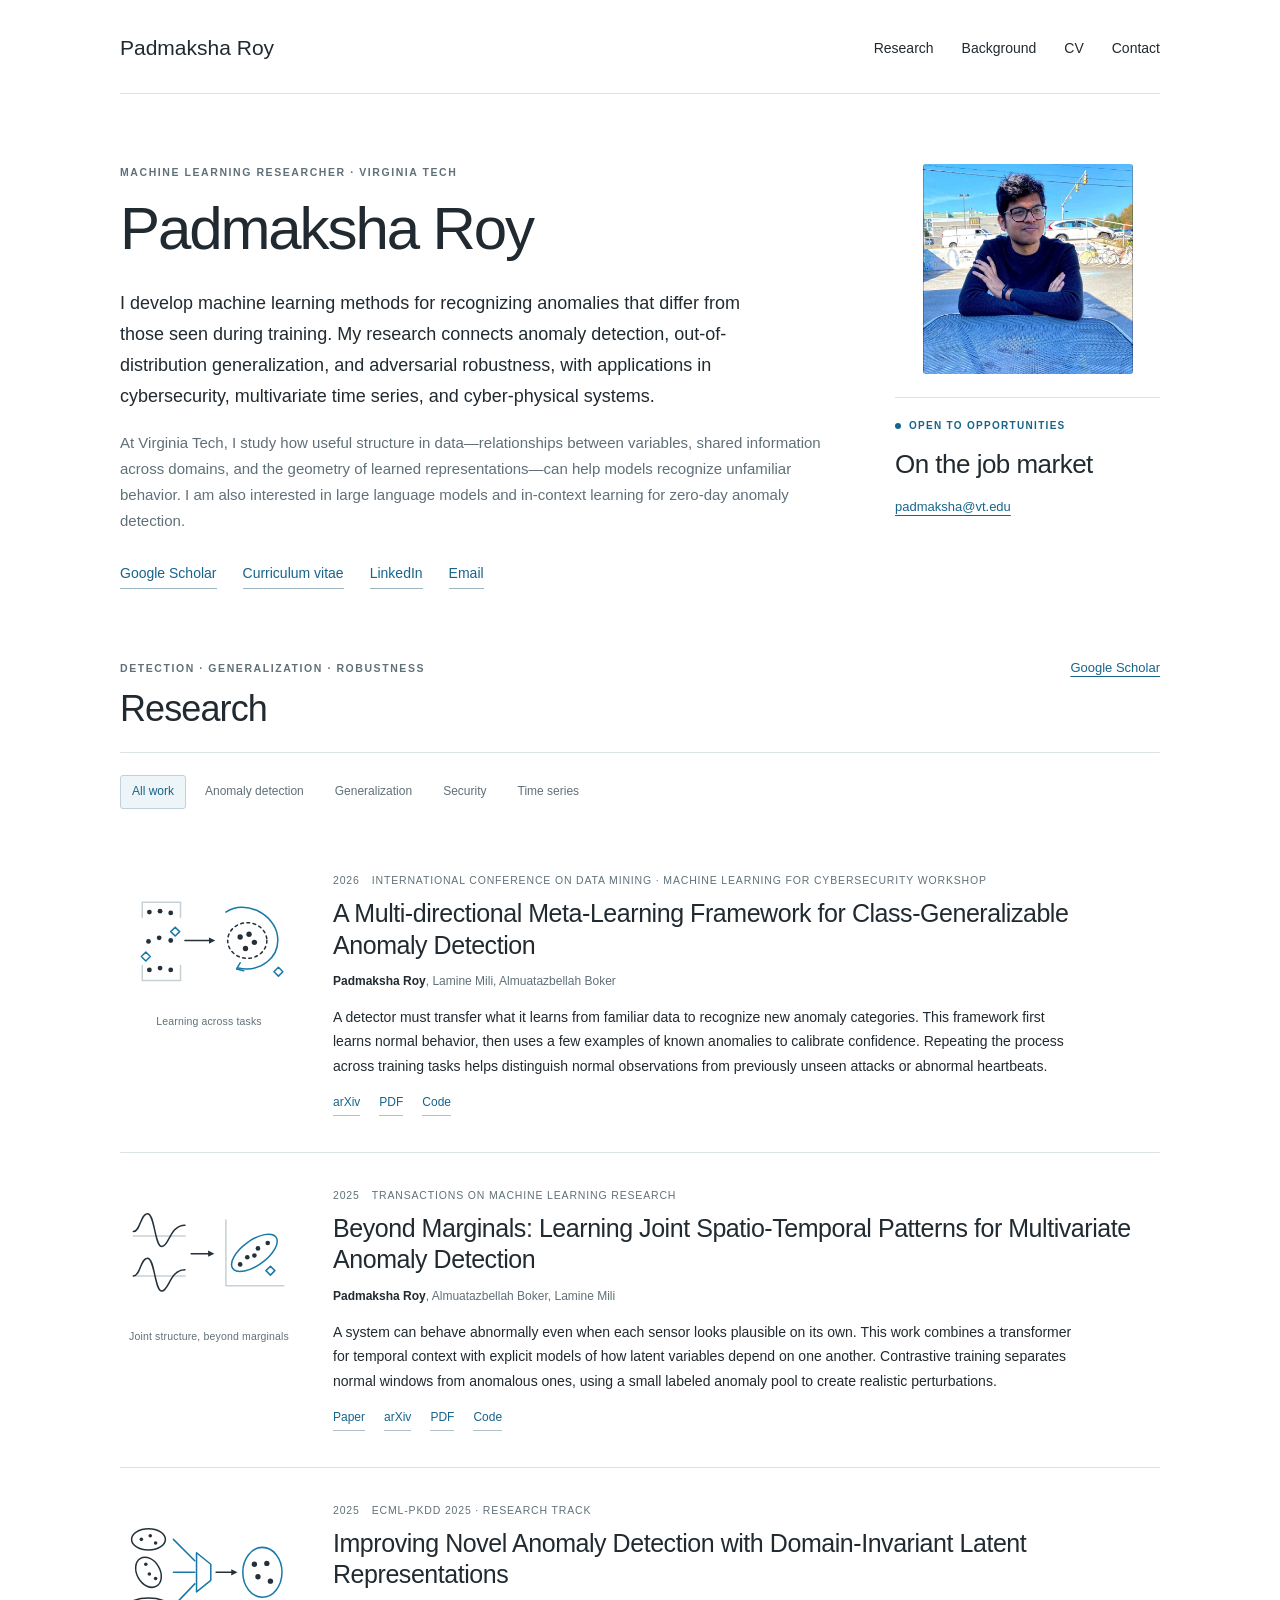
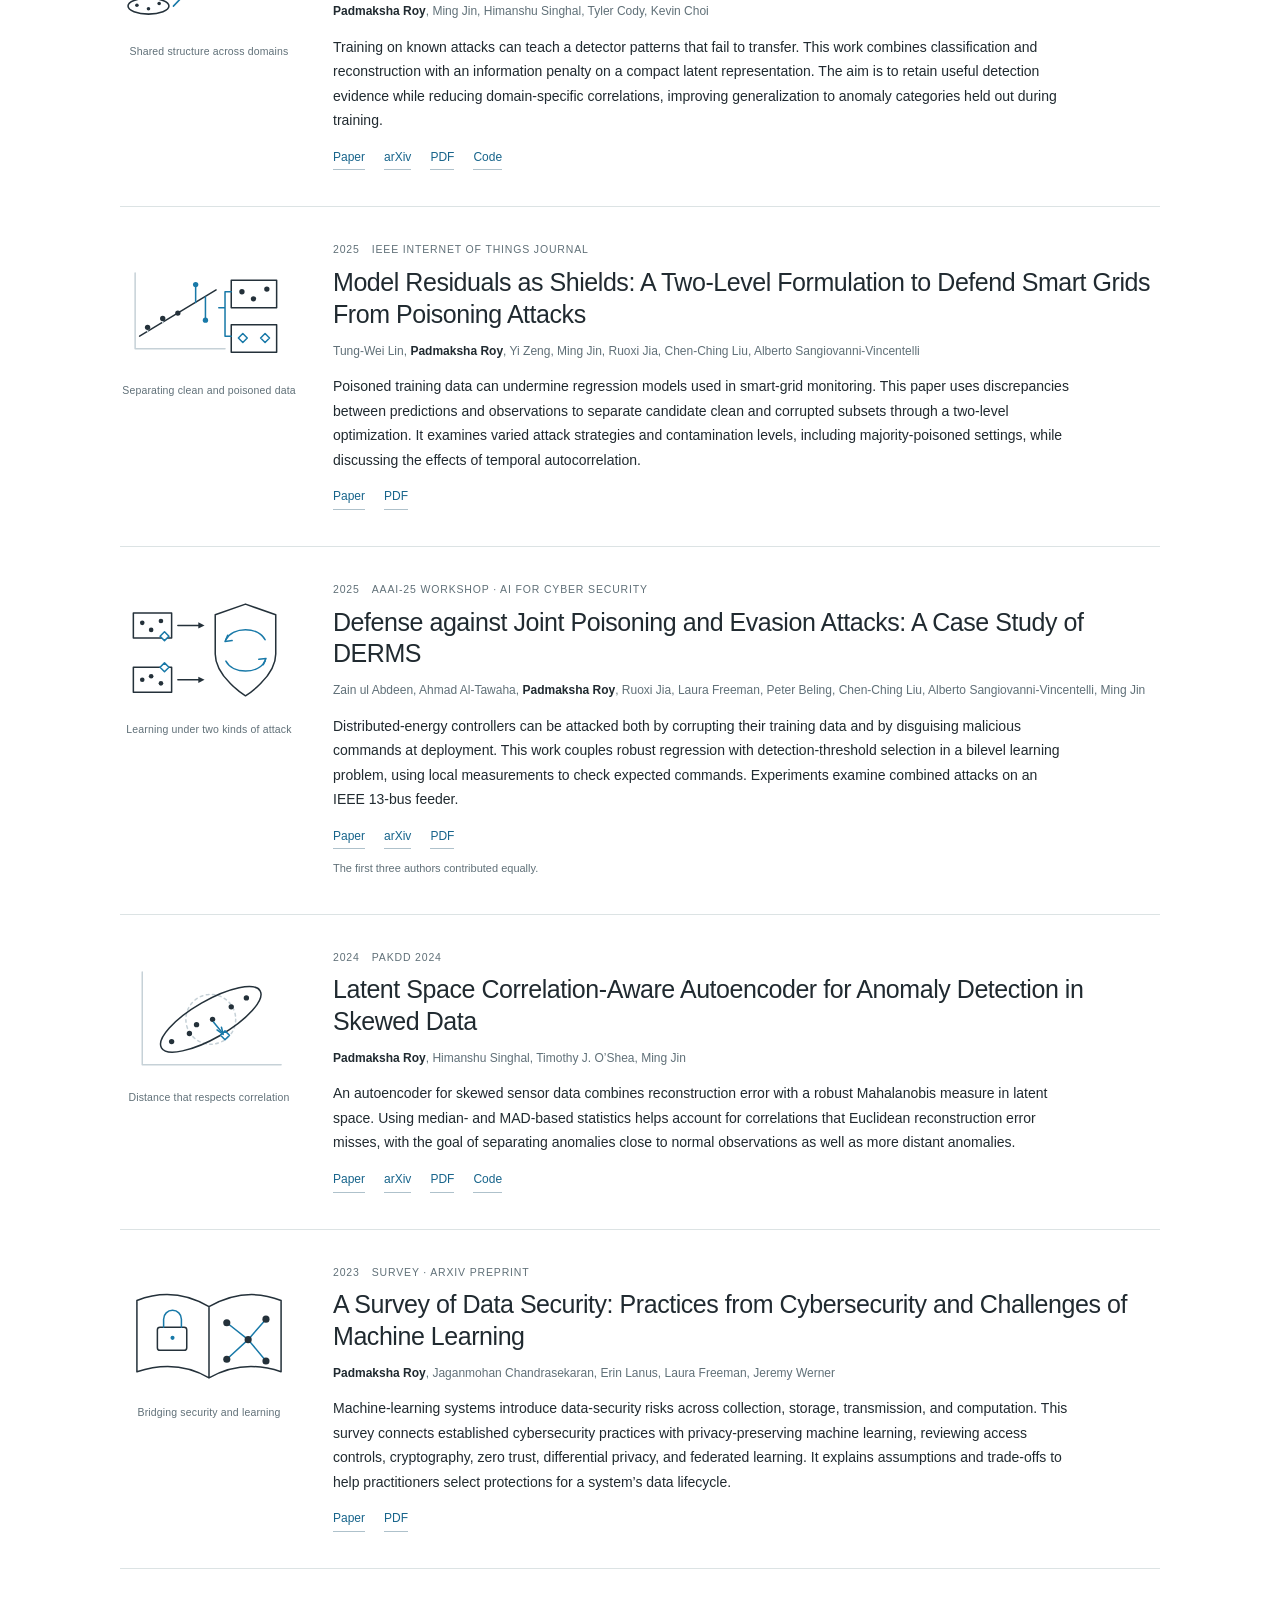
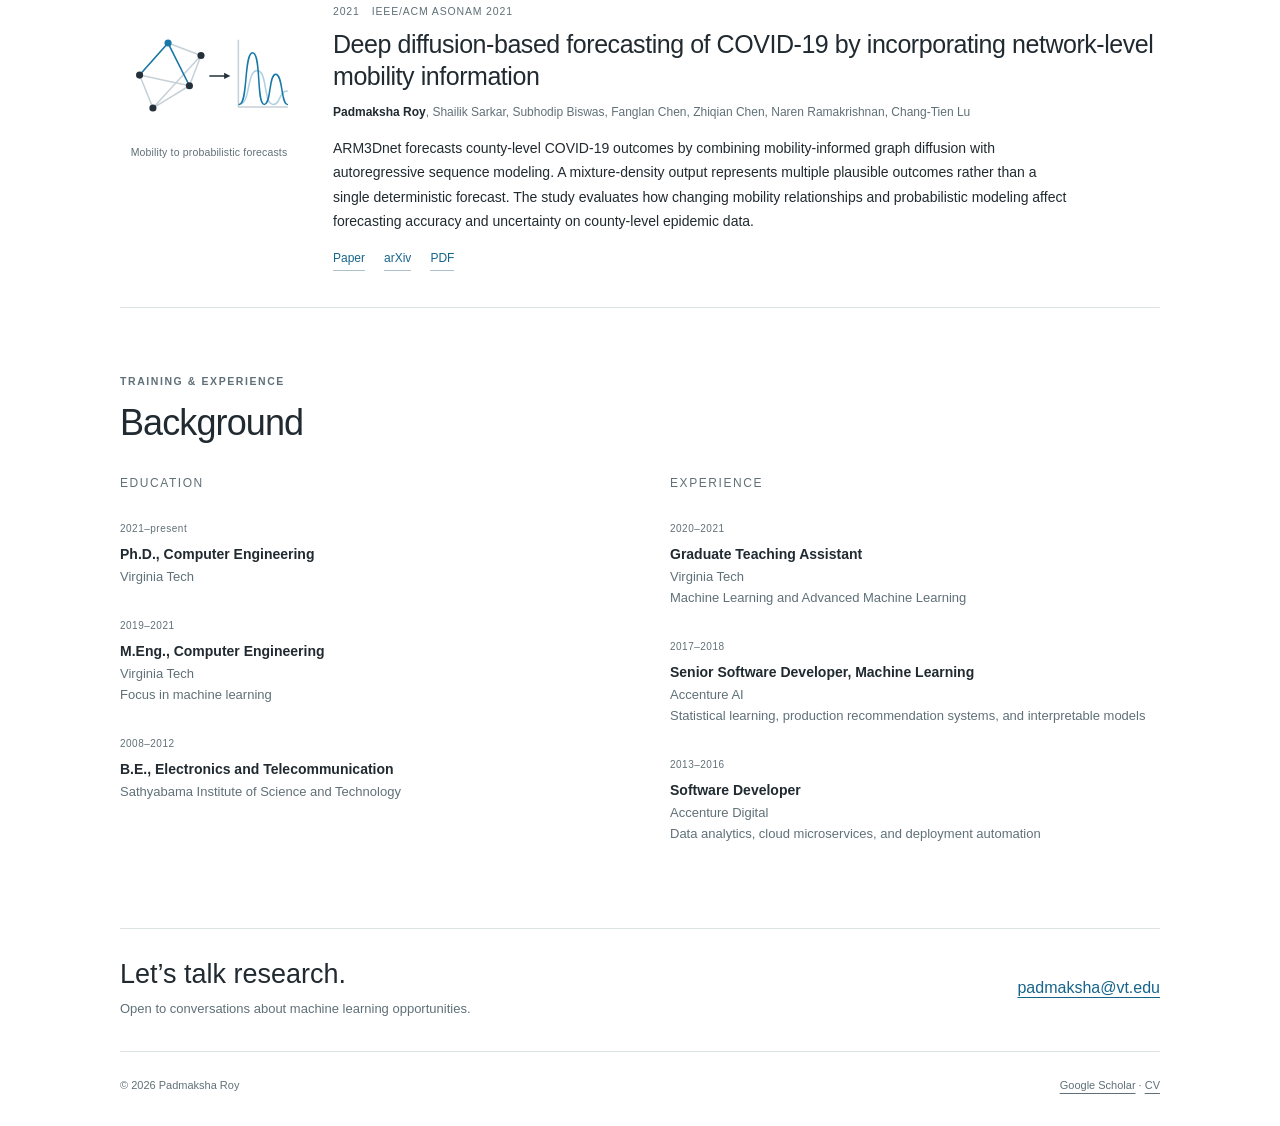
==== commit 6adca0eb: "Correct workshop venue and simplify profile labels and links" ====
--- a/index.html
+++ b/index.html
@@ -1,3 +1,3 @@
 <!doctype html>
-<html lang="en"><head><meta charset="utf-8"><meta name="viewport" content="width=device-width,initial-scale=1"><title>Padmaksha Roy · Machine Learning Research</title><meta name="description" content="Padmaksha Roy is a machine learning researcher working on anomaly detection, generalization, and adversarial robustness. On the job market."><link rel="canonical" href="https://apooja1.github.io/padmaksha-roy/"><meta property="og:type" content="profile"><meta property="og:title" content="Padmaksha Roy · Machine Learning Research"><meta property="og:description" content="Anomaly detection, generalization, and robust learning. On the job market."><meta property="og:url" content="https://apooja1.github.io/padmaksha-roy/"><meta property="og:image" content="https://apooja1.github.io/padmaksha-roy/padmaksha-roy.png"><meta property="og:image:alt" content="Padmaksha Roy"><meta name="theme-color" content="#ffffff"><link rel="icon" href="favicon.svg" type="image/svg+xml"><link rel="stylesheet" href="site.css?v=d9b78ba7ea"><script src="site.js?v=b074189de1" defer></script><script type="application/ld+json">{"@context": "https://schema.org", "@type": "Person", "name": "Padmaksha Roy", "url": "https://apooja1.github.io/padmaksha-roy/", "email": "mailto:padmaksha@vt.edu", "jobTitle": "Ph.D. candidate in Computer Engineering", "affiliation": {"@type": "CollegeOrUniversity", "name": "Virginia Tech"}, "image": "https://apooja1.github.io/padmaksha-roy/padmaksha-roy.png", "sameAs": ["https://scholar.google.com/citations?user=MoQnIfcAAAAJ&hl=en", "https://www.linkedin.com/in/padmaksha-roy-b67a36132/"]}</script></head>
-<body><a class="skip" href="#main">Skip to content</a><div class="wrap"><header class="header"><a class="wordmark" href="#about">Padmaksha Roy</a><nav class="nav" aria-label="Main navigation"><a href="#research">Research</a><a href="#background">Background</a><a href="padmaksha-roy-cv.pdf">CV <span aria-hidden="true">↗</span></a><a class="nav-contact" href="mailto:padmaksha@vt.edu">Contact</a></nav></header><main id="main"><section class="hero" id="about" aria-labelledby="name"><div><p class="eyebrow">Ph.D. candidate · Computer Engineering · Virginia Tech</p><h1 id="name">Padmaksha Roy</h1><p class="intro">I develop machine learning methods for recognizing anomalies that differ from those seen during training. My research connects anomaly detection, out-of-distribution generalization, and adversarial robustness, with applications in cybersecurity, multivariate time series, and cyber-physical systems.</p><p class="about">At Virginia Tech, I study how useful structure in data—relationships between variables, shared information across domains, and the geometry of learned representations—can help models recognize unfamiliar behavior. I am also interested in large language models and in-context learning for zero-day anomaly detection.</p><div class="profile-links"><a href="https://scholar.google.com/citations?user=MoQnIfcAAAAJ&amp;hl=en">Google Scholar <span aria-hidden="true">↗</span></a><a href="padmaksha-roy-cv.pdf">Curriculum vitae <span aria-hidden="true">↗</span></a><a href="https://www.linkedin.com/in/padmaksha-roy-b67a36132/">LinkedIn <span aria-hidden="true">↗</span></a><a href="mailto:padmaksha@vt.edu">Email <span aria-hidden="true">↗</span></a></div></div><div class="profile-aside"><figure class="portrait"><img src="padmaksha-roy.png" width="800" height="800" alt="Padmaksha Roy" fetchpriority="high"></figure><aside class="job-market" aria-labelledby="job-market-title"><div class="availability">Open to opportunities</div><h2 id="job-market-title">On the job market</h2><p>Please get in touch to discuss opportunities in machine learning research.</p><a href="mailto:padmaksha@vt.edu">padmaksha@vt.edu <span aria-hidden="true">↗</span></a></aside></div></section><section id="research" aria-labelledby="research-title"><div class="section-header"><div><p class="kicker">Detection · Generalization · Robustness</p><h2 id="research-title">Research</h2></div><a href="https://scholar.google.com/citations?user=MoQnIfcAAAAJ&amp;hl=en">Google Scholar <span aria-hidden="true">↗</span></a></div><div class="filters" data-filters role="group" aria-label="Filter publications by topic" hidden><button type="button" data-filter="all" aria-pressed="true">All work</button><button type="button" data-filter="anomaly" aria-pressed="false">Anomaly detection</button><button type="button" data-filter="generalization" aria-pressed="false">Generalization</button><button type="button" data-filter="security" aria-pressed="false">Security</button><button type="button" data-filter="time-series" aria-pressed="false">Time series</button></div><p class="filter-status" data-filter-status role="status" aria-live="polite"></p><div class="paper-list"><article class="paper" id="multidirectional-meta-2026" data-paper data-topics="anomaly|generalization" aria-labelledby="multidirectional-meta-2026-title"><figure class="paper-symbol"><svg xmlns="http://www.w3.org/2000/svg" viewBox="0 0 200 140" role="img" aria-labelledby="multidirectional-meta-2026-symbol-title multidirectional-meta-2026-symbol-desc"><title id="multidirectional-meta-2026-symbol-title">Learning across tasks</title><desc id="multidirectional-meta-2026-symbol-desc">Normal-data learning and confidence calibration repeat across tasks; a separate diamond represents an unseen anomaly category.</desc><g fill="none" stroke="#24313a" stroke-width="1.7" stroke-linejoin="round" stroke-linecap="round"><path d="M25 42V25h43v17M25 96v17h43V96" stroke="#c6d1d7"/><circle cx="33" cy="36" r="2.7" fill="#24313a" stroke="none"/><circle cx="45" cy="35" r="2.7" fill="#24313a" stroke="none"/><circle cx="57" cy="37" r="2.7" fill="#24313a" stroke="none"/><circle cx="32" cy="69" r="2.7" fill="#24313a" stroke="none"/><circle cx="44" cy="65" r="2.7" fill="#24313a" stroke="none"/><circle cx="57" cy="68" r="2.7" fill="#24313a" stroke="none"/><circle cx="33" cy="101" r="2.7" fill="#24313a" stroke="none"/><circle cx="45" cy="99" r="2.7" fill="#24313a" stroke="none"/><circle cx="57" cy="101" r="2.7" fill="#24313a" stroke="none"/><path d="M62 53l5 5-5 5-5-5Z" fill="var(--paper)" stroke="#1879a8"/><path d="M29 81l5 5-5 5-5-5Z" fill="var(--paper)" stroke="#1879a8"/><path d="M73 68H101"/><path d="M100 64.5l7 3.5-7 3.5" fill="#24313a" stroke="none"/><path d="M119 36C141 21 174 39 177 63S158 104 133 99" stroke="#1879a8"/><path d="m135 93-4 7 8 2" stroke="#1879a8"/><ellipse cx="143" cy="68" rx="22" ry="20" stroke-dasharray="3 4"/><circle cx="135" cy="64" r="3" fill="#24313a" stroke="none"/><circle cx="145" cy="61" r="3" fill="#24313a" stroke="none"/><circle cx="151" cy="70" r="3" fill="#24313a" stroke="none"/><circle cx="141" cy="77" r="3" fill="#24313a" stroke="none"/><path d="M178 98l5 5-5 5-5-5Z" fill="var(--paper)" stroke="#1879a8"/></g></svg><figcaption>Learning across tasks</figcaption></figure><div><p class="paper-meta"><span class="year">2026</span>arXiv preprint</p><h3 id="multidirectional-meta-2026-title"><a href="https://arxiv.org/abs/2601.19833">A Multi-directional Meta-Learning Framework for Class-Generalizable Anomaly Detection</a></h3><p class="authors"><strong>Padmaksha Roy</strong>, Lamine Mili, Almuatazbellah Boker</p><p class="summary">A detector must transfer what it learns from familiar data to recognize new anomaly categories. This framework first learns normal behavior, then uses a few examples of known anomalies to calibrate confidence. Repeating the process across training tasks helps distinguish normal observations from previously unseen attacks or abnormal heartbeats.</p><div class="paper-links"><a href="https://arxiv.org/abs/2601.19833">arXiv <span aria-hidden="true">↗</span></a><a href="https://arxiv.org/pdf/2601.19833v1">PDF <span aria-hidden="true">↗</span></a><a href="https://github.com/padmaksha18/Multi-direcitonal-Meta-Learning">Code <span aria-hidden="true">↗</span></a></div></div></article><article class="paper" id="beyond-marginals-2025" data-paper data-topics="anomaly|time-series" aria-labelledby="beyond-marginals-2025-title"><figure class="paper-symbol"><svg xmlns="http://www.w3.org/2000/svg" viewBox="0 0 200 140" role="img" aria-labelledby="beyond-marginals-2025-symbol-title beyond-marginals-2025-symbol-desc"><title id="beyond-marginals-2025-symbol-title">Joint structure, beyond marginals</title><desc id="beyond-marginals-2025-symbol-desc">Temporal traces feed a joint-dependence representation; the off-contour diamond marks a change in relationships between variables.</desc><g fill="none" stroke="#24313a" stroke-width="1.7" stroke-linejoin="round" stroke-linecap="round"><path d="M15 46H73M15 91H73" stroke="#c6d1d7"/><path d="M15 41c8 0 8-20 16-20s8 37 16 37 9-24 26-24M15 91c8 0 8-20 16-20s8 37 16 37 9-24 26-24"/><path d="M80 66H100"/><path d="M99 62.5l7 3.5-7 3.5" fill="#24313a" stroke="none"/><path d="M119 28v74h65" stroke="#c6d1d7"/><ellipse cx="151" cy="65" rx="30" ry="14" transform="rotate(-36 151 65)" stroke="#1879a8"/><circle cx="135" cy="78" r="2.6" fill="#24313a" stroke="none"/><circle cx="143" cy="70" r="2.6" fill="#24313a" stroke="none"/><circle cx="151" cy="68" r="2.6" fill="#24313a" stroke="none"/><circle cx="155" cy="60" r="2.6" fill="#24313a" stroke="none"/><circle cx="166" cy="54" r="2.6" fill="#24313a" stroke="none"/><path d="M169 80l5 5-5 5-5-5Z" fill="var(--paper)" stroke="#1879a8"/></g></svg><figcaption>Joint structure, beyond marginals</figcaption></figure><div><p class="paper-meta"><span class="year">2025</span>Transactions on Machine Learning Research</p><h3 id="beyond-marginals-2025-title"><a href="https://openreview.net/forum?id=iETTv1okjX">Beyond Marginals: Learning Joint Spatio-Temporal Patterns for Multivariate Anomaly Detection</a></h3><p class="authors"><strong>Padmaksha Roy</strong>, Almuatazbellah Boker, Lamine Mili</p><p class="summary">A system can behave abnormally even when each sensor looks plausible on its own. This work combines a transformer for temporal context with explicit models of how latent variables depend on one another. Contrastive training separates normal windows from anomalous ones, using a small labeled anomaly pool to create realistic perturbations.</p><div class="paper-links"><a href="https://openreview.net/forum?id=iETTv1okjX">Paper <span aria-hidden="true">↗</span></a><a href="https://arxiv.org/abs/2509.15033">arXiv <span aria-hidden="true">↗</span></a><a href="https://openreview.net/attachment?id=iETTv1okjX&amp;name=pdf">PDF <span aria-hidden="true">↗</span></a><a href="https://github.com/padmaksha18/DACLM">Code <span aria-hidden="true">↗</span></a></div></div></article><article class="paper" id="domain-invariant-latent-2025" data-paper data-topics="anomaly|generalization" aria-labelledby="domain-invariant-latent-2025-title"><figure class="paper-symbol"><svg xmlns="http://www.w3.org/2000/svg" viewBox="0 0 200 140" role="img" aria-labelledby="domain-invariant-latent-2025-symbol-title domain-invariant-latent-2025-symbol-desc"><title id="domain-invariant-latent-2025-symbol-title">Shared structure across domains</title><desc id="domain-invariant-latent-2025-symbol-desc">Different source-domain clusters pass through a compact bottleneck into a shared representation, reducing domain-specific variation.</desc><g fill="none" stroke="#24313a" stroke-width="1.7" stroke-linejoin="round" stroke-linecap="round"><ellipse cx="32" cy="33" rx="19" ry="12"/><ellipse cx="32" cy="70" rx="13" ry="18" transform="rotate(-30 32 70)"/><ellipse cx="32" cy="108" rx="23" ry="9"/><circle cx="24" cy="33" r="2" fill="#24313a" stroke="none"/><circle cx="34" cy="29" r="2" fill="#24313a" stroke="none"/><circle cx="40" cy="37" r="2" fill="#24313a" stroke="none"/><circle cx="29" cy="61" r="2" fill="#24313a" stroke="none"/><circle cx="33" cy="72" r="2" fill="#24313a" stroke="none"/><circle cx="40" cy="77" r="2" fill="#24313a" stroke="none"/><circle cx="19" cy="107" r="2" fill="#24313a" stroke="none"/><circle cx="32" cy="111" r="2" fill="#24313a" stroke="none"/><circle cx="44" cy="105" r="2" fill="#24313a" stroke="none"/><path d="M60 33 84 57M60 70H84M60 108 84 83M86 48l16 13v18L86 92Z" stroke="#1879a8"/><path d="M108 70H126"/><path d="M125 66.5l7 3.5-7 3.5" fill="#24313a" stroke="none"/><ellipse cx="160" cy="70" rx="22" ry="28" stroke="#1879a8"/><circle cx="151" cy="61" r="3" fill="#24313a" stroke="none"/><circle cx="165" cy="60" r="3" fill="#24313a" stroke="none"/><circle cx="155" cy="75" r="3" fill="#24313a" stroke="none"/><circle cx="169" cy="80" r="3" fill="#24313a" stroke="none"/></g></svg><figcaption>Shared structure across domains</figcaption></figure><div><p class="paper-meta"><span class="year">2025</span>ECML-PKDD 2025 · Research Track</p><h3 id="domain-invariant-latent-2025-title"><a href="https://link.springer.com/chapter/10.1007/978-3-032-05962-8_7">Improving Novel Anomaly Detection with Domain-Invariant Latent Representations</a></h3><p class="authors"><strong>Padmaksha Roy</strong>, Ming Jin, Himanshu Singhal, Tyler Cody, Kevin Choi</p><p class="summary">Training on known attacks can teach a detector patterns that fail to transfer. This work combines classification and reconstruction with an information penalty on a compact latent representation. The aim is to retain useful detection evidence while reducing domain-specific correlations, improving generalization to anomaly categories held out during training.</p><div class="paper-links"><a href="https://link.springer.com/chapter/10.1007/978-3-032-05962-8_7">Paper <span aria-hidden="true">↗</span></a><a href="https://arxiv.org/abs/2312.17300">arXiv <span aria-hidden="true">↗</span></a><a href="https://arxiv.org/pdf/2312.17300v5">PDF <span aria-hidden="true">↗</span></a><a href="https://github.com/padmaksha18/MTRAE">Code <span aria-hidden="true">↗</span></a></div></div></article><article class="paper" id="model-residuals-2025" data-paper data-topics="security" aria-labelledby="model-residuals-2025-title"><figure class="paper-symbol"><svg xmlns="http://www.w3.org/2000/svg" viewBox="0 0 200 140" role="img" aria-labelledby="model-residuals-2025-symbol-title model-residuals-2025-symbol-desc"><title id="model-residuals-2025-symbol-title">Separating clean and poisoned data</title><desc id="model-residuals-2025-symbol-desc">Prediction residuals help partition candidate clean and poisoned subsets in a two-level robust regression problem.</desc><g fill="none" stroke="#24313a" stroke-width="1.7" stroke-linejoin="round" stroke-linecap="round"><path d="M17 112V27M17 112h101" stroke="#c6d1d7"/><path d="m22 98 86-52"/><path d="M31 88V93" stroke="#c6d1d7"/><circle cx="31" cy="88" r="3" fill="#24313a" stroke="none"/><path d="M48 78V83" stroke="#c6d1d7"/><circle cx="48" cy="78" r="3" fill="#24313a" stroke="none"/><path d="M65 72V72" stroke="#c6d1d7"/><circle cx="65" cy="72" r="3" fill="#24313a" stroke="none"/><path d="M85 40V60" stroke="#1879a8"/><circle cx="85" cy="40" r="3" fill="#1879a8" stroke="none"/><path d="M96 80V54" stroke="#1879a8"/><circle cx="96" cy="80" r="3" fill="#1879a8" stroke="none"/><path d="M125 35h51v31h-51ZM125 85h51v31h-51Z"/><circle cx="137" cy="48" r="3" fill="#24313a" stroke="none"/><circle cx="150" cy="56" r="3" fill="#24313a" stroke="none"/><circle cx="165" cy="45" r="3" fill="#24313a" stroke="none"/><path d="M138 95l5 5-5 5-5-5Z" fill="var(--paper)" stroke="#1879a8"/><path d="M163 95l5 5-5 5-5-5Z" fill="var(--paper)" stroke="#1879a8"/><path d="M111 66h7M118 48v50M118 48h7M118 98h7" stroke="#1879a8"/></g></svg><figcaption>Separating clean and poisoned data</figcaption></figure><div><p class="paper-meta"><span class="year">2025</span>IEEE Internet of Things Journal</p><h3 id="model-residuals-2025-title"><a href="https://doi.org/10.1109/JIOT.2025.3575005">Model Residuals as Shields: A Two-Level Formulation to Defend Smart Grids From Poisoning Attacks</a></h3><p class="authors">Tung-Wei Lin, <strong>Padmaksha Roy</strong>, Yi Zeng, Ming Jin, Ruoxi Jia, Chen-Ching Liu, Alberto Sangiovanni-Vincentelli</p><p class="summary">Poisoned training data can undermine regression models used in smart-grid monitoring. This paper uses discrepancies between predictions and observations to separate candidate clean and corrupted subsets through a two-level optimization. It examines varied attack strategies and contamination levels, including majority-poisoned settings, while discussing the effects of temporal autocorrelation.</p><div class="paper-links"><a href="https://doi.org/10.1109/JIOT.2025.3575005">Paper <span aria-hidden="true">↗</span></a><a href="https://waynelin567.github.io/files/res.pdf">PDF <span aria-hidden="true">↗</span></a></div></div></article><article class="paper" id="derms-joint-attacks-2025" data-paper data-topics="anomaly|security" aria-labelledby="derms-joint-attacks-2025-title"><figure class="paper-symbol"><svg xmlns="http://www.w3.org/2000/svg" viewBox="0 0 200 140" role="img" aria-labelledby="derms-joint-attacks-2025-symbol-title derms-joint-attacks-2025-symbol-desc"><title id="derms-joint-attacks-2025-symbol-title">Learning under two kinds of attack</title><desc id="derms-joint-attacks-2025-symbol-desc">Corrupted training samples and disguised deployment inputs are considered together through two coupled levels of defense.</desc><g fill="none" stroke="#24313a" stroke-width="1.7" stroke-linejoin="round" stroke-linecap="round"><path d="M15 27h43v28H15ZM15 88h43v28H15Z"/><circle cx="25" cy="38" r="2.6" fill="#24313a" stroke="none"/><circle cx="35" cy="46" r="2.6" fill="#24313a" stroke="none"/><circle cx="46" cy="36" r="2.6" fill="#24313a" stroke="none"/><circle cx="25" cy="102" r="2.6" fill="#24313a" stroke="none"/><circle cx="35" cy="98" r="2.6" fill="#24313a" stroke="none"/><circle cx="46" cy="106" r="2.6" fill="#24313a" stroke="none"/><path d="M50 48l5 5-5 5-5-5Z" fill="var(--paper)" stroke="#1879a8"/><path d="M50 83l5 5-5 5-5-5Z" fill="var(--paper)" stroke="#1879a8"/><path d="M65 41H89"/><path d="M88 37.5l7 3.5-7 3.5" fill="#24313a" stroke="none"/><path d="M65 102H89"/><path d="M88 98.5l7 3.5-7 3.5" fill="#24313a" stroke="none"/><path d="m107 29 34-12 34 12v44c0 26-34 47-34 47s-34-21-34-47Z"/><path d="M119 57c8-15 36-15 44 0M119 81c8 15 36 15 44 0" stroke="#1879a8"/><path d="m121 52-3 7 8-1m35 27 3-7-8 1" stroke="#1879a8"/></g></svg><figcaption>Learning under two kinds of attack</figcaption></figure><div><p class="paper-meta"><span class="year">2025</span>AAAI-25 Workshop · AI for Cyber Security</p><h3 id="derms-joint-attacks-2025-title"><a href="https://aics.site/AICS2025/program.html">Defense against Joint Poisoning and Evasion Attacks: A Case Study of DERMS</a></h3><p class="authors">Zain ul Abdeen, Ahmad Al-Tawaha, <strong>Padmaksha Roy</strong>, Ruoxi Jia, Laura Freeman, Peter Beling, Chen-Ching Liu, Alberto Sangiovanni-Vincentelli, Ming Jin</p><p class="summary">Distributed-energy controllers can be attacked both by corrupting their training data and by disguising malicious commands at deployment. This work couples robust regression with detection-threshold selection in a bilevel learning problem, using local measurements to check expected commands. Experiments examine combined attacks on an IEEE 13-bus feeder.</p><div class="paper-links"><a href="https://aics.site/AICS2025/program.html">Paper <span aria-hidden="true">↗</span></a><a href="https://arxiv.org/abs/2405.02989">arXiv <span aria-hidden="true">↗</span></a><a href="https://aics.site/AICS2025/AAAI25_cybersecurity_Camera_Ready.pdf">PDF <span aria-hidden="true">↗</span></a></div><p class="note">The first three authors contributed equally.</p></div></article><article class="paper" id="correlation-aware-ae-2024" data-paper data-topics="anomaly|time-series" aria-labelledby="correlation-aware-ae-2024-title"><figure class="paper-symbol"><svg xmlns="http://www.w3.org/2000/svg" viewBox="0 0 200 140" role="img" aria-labelledby="correlation-aware-ae-2024-symbol-title correlation-aware-ae-2024-symbol-desc"><title id="correlation-aware-ae-2024-symbol-title">Distance that respects correlation</title><desc id="correlation-aware-ae-2024-symbol-desc">A tilted correlation ellipse distinguishes distance along a learned distribution from a nearby point outside that distribution.</desc><g fill="none" stroke="#24313a" stroke-width="1.7" stroke-linejoin="round" stroke-linecap="round"><path d="M25 17v104h156" stroke="#c6d1d7"/><circle cx="102" cy="70" r="28" stroke="#c6d1d7" stroke-dasharray="3 4"/><ellipse cx="102" cy="70" rx="64" ry="21" transform="rotate(-30 102 70)"/><circle cx="58" cy="95" r="3" fill="#24313a" stroke="none"/><circle cx="78" cy="86" r="3" fill="#24313a" stroke="none"/><circle cx="86" cy="76" r="3" fill="#24313a" stroke="none"/><circle cx="104" cy="70" r="3" fill="#24313a" stroke="none"/><circle cx="125" cy="56" r="3" fill="#24313a" stroke="none"/><circle cx="142" cy="46" r="3" fill="#24313a" stroke="none"/><path d="M118 83l5 5-5 5-5-5Z" fill="var(--paper)" stroke="#1879a8"/><path d="M105 73 114 84" stroke="#1879a8"/><path d="m109 82 7 5-2-8" stroke="#1879a8"/></g></svg><figcaption>Distance that respects correlation</figcaption></figure><div><p class="paper-meta"><span class="year">2024</span>PAKDD 2024</p><h3 id="correlation-aware-ae-2024-title"><a href="https://link.springer.com/chapter/10.1007/978-981-97-2242-6_6">Latent Space Correlation-Aware Autoencoder for Anomaly Detection in Skewed Data</a></h3><p class="authors"><strong>Padmaksha Roy</strong>, Himanshu Singhal, Timothy J. O’Shea, Ming Jin</p><p class="summary">An autoencoder for skewed sensor data combines reconstruction error with a robust Mahalanobis measure in latent space. Using median- and MAD-based statistics helps account for correlations that Euclidean reconstruction error misses, with the goal of separating anomalies close to normal observations as well as more distant anomalies.</p><div class="paper-links"><a href="https://link.springer.com/chapter/10.1007/978-981-97-2242-6_6">Paper <span aria-hidden="true">↗</span></a><a href="https://arxiv.org/abs/2301.00462">arXiv <span aria-hidden="true">↗</span></a><a href="https://arxiv.org/pdf/2301.00462">PDF <span aria-hidden="true">↗</span></a><a href="https://github.com/padmaksha18/DRMDIT-AE/">Code <span aria-hidden="true">↗</span></a></div></div></article><article class="paper" id="data-security-survey-2023" data-paper data-topics="security" aria-labelledby="data-security-survey-2023-title"><figure class="paper-symbol"><svg xmlns="http://www.w3.org/2000/svg" viewBox="0 0 200 140" role="img" aria-labelledby="data-security-survey-2023-symbol-title data-security-survey-2023-symbol-desc"><title id="data-security-survey-2023-symbol-title">Bridging security and learning</title><desc id="data-security-survey-2023-symbol-desc">An open book bridges established data-security controls, shown by a lock, with distributed machine-learning systems.</desc><g fill="none" stroke="#24313a" stroke-width="1.7" stroke-linejoin="round" stroke-linecap="round"><path d="M19 32c31-12 59-6 81 7 23-13 51-19 81-7v80c-30-10-58-6-81 7-22-13-50-17-81-7ZM100 39v80"/><rect x="42" y="62" width="33" height="26" rx="3"/><path d="M49 62v-9a10 10 0 0 1 20 0v9" stroke="#1879a8"/><circle cx="59" cy="74" r="2.3" fill="#1879a8" stroke="none"/><path d="m120 57 24 19 20-23M144 76l20 24M120 98l24-22" stroke="#1879a8"/><circle cx="120" cy="57" r="4" fill="#24313a" stroke="none"/><circle cx="144" cy="76" r="4" fill="#24313a" stroke="none"/><circle cx="164" cy="53" r="4" fill="#24313a" stroke="none"/><circle cx="164" cy="100" r="4" fill="#24313a" stroke="none"/><circle cx="120" cy="98" r="4" fill="#24313a" stroke="none"/></g></svg><figcaption>Bridging security and learning</figcaption></figure><div><p class="paper-meta"><span class="year">2023</span>Survey · arXiv preprint</p><h3 id="data-security-survey-2023-title"><a href="https://arxiv.org/abs/2310.04513">A Survey of Data Security: Practices from Cybersecurity and Challenges of Machine Learning</a></h3><p class="authors"><strong>Padmaksha Roy</strong>, Jaganmohan Chandrasekaran, Erin Lanus, Laura Freeman, Jeremy Werner</p><p class="summary">Machine-learning systems introduce data-security risks across collection, storage, transmission, and computation. This survey connects established cybersecurity practices with privacy-preserving machine learning, reviewing access controls, cryptography, zero trust, differential privacy, and federated learning. It explains assumptions and trade-offs to help practitioners select protections for a system’s data lifecycle.</p><div class="paper-links"><a href="https://arxiv.org/abs/2310.04513">Paper <span aria-hidden="true">↗</span></a><a href="https://arxiv.org/pdf/2310.04513">PDF <span aria-hidden="true">↗</span></a></div></div></article><article class="paper" id="covid-diffusion-2021" data-paper data-topics="time-series" aria-labelledby="covid-diffusion-2021-title"><figure class="paper-symbol"><svg xmlns="http://www.w3.org/2000/svg" viewBox="0 0 200 140" role="img" aria-labelledby="covid-diffusion-2021-symbol-title covid-diffusion-2021-symbol-desc"><title id="covid-diffusion-2021-symbol-title">Mobility to probabilistic forecasts</title><desc id="covid-diffusion-2021-symbol-desc">Directed mobility between county nodes informs a forecast with multiple plausible outcomes, represented by mixture-density curves.</desc><g fill="none" stroke="#24313a" stroke-width="1.7" stroke-linejoin="round" stroke-linecap="round"><path d="m22 72 32-36 24 48-41 25Zm32-36 37 14-13 34M22 72l56 12M37 109l54-59" stroke="#c6d1d7"/><path d="m22 72 32-36M54 36l24 48" stroke="#1879a8"/><circle cx="22" cy="72" r="4" fill="#24313a" stroke="none"/><circle cx="54" cy="36" r="4" fill="#1879a8" stroke="none"/><circle cx="78" cy="84" r="4" fill="#24313a" stroke="none"/><circle cx="37" cy="109" r="4" fill="#24313a" stroke="none"/><circle cx="91" cy="50" r="4" fill="#24313a" stroke="none"/><path d="M101 73H118"/><path d="M117 69.5l7 3.5-7 3.5" fill="#24313a" stroke="none"/><path d="M133 33v75h55" stroke="#c6d1d7"/><path d="M134 105c10 0 5-58 15-58s4 58 13 58c8 0 5-34 13-34s6 34 13 34" stroke="#1879a8"/><path d="M134 105c13 0 8-38 20-38s7 38 18 38c9 0 6-15 16-15" stroke="#1879a8" opacity=".35"/></g></svg><figcaption>Mobility to probabilistic forecasts</figcaption></figure><div><p class="paper-meta"><span class="year">2021</span>IEEE/ACM ASONAM 2021</p><h3 id="covid-diffusion-2021-title"><a href="https://doi.org/10.1145/3487351.3488334">Deep diffusion-based forecasting of COVID-19 by incorporating network-level mobility information</a></h3><p class="authors"><strong>Padmaksha Roy</strong>, Shailik Sarkar, Subhodip Biswas, Fanglan Chen, Zhiqian Chen, Naren Ramakrishnan, Chang-Tien Lu</p><p class="summary">ARM3Dnet forecasts county-level COVID-19 outcomes by combining mobility-informed graph diffusion with autoregressive sequence modeling. A mixture-density output represents multiple plausible outcomes rather than a single deterministic forecast. The study evaluates how changing mobility relationships and probabilistic modeling affect forecasting accuracy and uncertainty on county-level epidemic data.</p><div class="paper-links"><a href="https://doi.org/10.1145/3487351.3488334">Paper <span aria-hidden="true">↗</span></a><a href="https://arxiv.org/abs/2111.05199">arXiv <span aria-hidden="true">↗</span></a><a href="https://people.cs.vt.edu/ctlu/Publication/2021/ASONAM-2021-Padmaksha.pdf">PDF <span aria-hidden="true">↗</span></a></div></div></article></div></section><section class="background" id="background" aria-labelledby="background-title"><p class="kicker">Training & experience</p><h2 id="background-title">Background</h2><div class="background-grid"><div class="background-column"><h3>Education</h3><article class="background-entry"><span class="date">2021–present</span><h4>Ph.D., Computer Engineering</h4><p>Virginia Tech</p></article><article class="background-entry"><span class="date">2019–2021</span><h4>M.Eng., Computer Engineering</h4><p>Virginia Tech</p><p>Focus in machine learning</p></article><article class="background-entry"><span class="date">2008–2012</span><h4>B.E., Electronics and Telecommunication</h4><p>Sathyabama Institute of Science and Technology</p></article></div><div class="background-column"><h3>Experience</h3><article class="background-entry"><span class="date">2020–2021</span><h4>Graduate Teaching Assistant</h4><p>Virginia Tech</p><p>Machine Learning and Advanced Machine Learning</p></article><article class="background-entry"><span class="date">2017–2018</span><h4>Senior Software Developer, Machine Learning</h4><p>Accenture AI</p><p>Statistical learning, production recommendation systems, and interpretable models</p></article><article class="background-entry"><span class="date">2013–2016</span><h4>Software Developer</h4><p>Accenture Digital</p><p>Data analytics, cloud microservices, and deployment automation</p></article></div></div></section><section class="contact" aria-labelledby="contact-title"><div><h2 id="contact-title">Let’s talk research.</h2><p>Open to conversations about machine learning opportunities.</p></div><a href="mailto:padmaksha@vt.edu">padmaksha@vt.edu <span aria-hidden="true">↗</span></a></section></main><footer class="footer"><span>© 2026 Padmaksha Roy</span><span><a href="https://scholar.google.com/citations?user=MoQnIfcAAAAJ&amp;hl=en">Google Scholar</a> · <a href="padmaksha-roy-cv.pdf">CV</a></span></footer></div></body></html>+<html lang="en"><head><meta charset="utf-8"><meta name="viewport" content="width=device-width,initial-scale=1"><title>Padmaksha Roy · Machine Learning Research</title><meta name="description" content="Padmaksha Roy is a machine learning researcher working on anomaly detection, generalization, and adversarial robustness. On the job market."><link rel="canonical" href="https://apooja1.github.io/padmaksha-roy/"><meta property="og:type" content="profile"><meta property="og:title" content="Padmaksha Roy · Machine Learning Research"><meta property="og:description" content="Anomaly detection, generalization, and robust learning. On the job market."><meta property="og:url" content="https://apooja1.github.io/padmaksha-roy/"><meta property="og:image" content="https://apooja1.github.io/padmaksha-roy/padmaksha-roy.png"><meta property="og:image:alt" content="Padmaksha Roy"><meta name="theme-color" content="#ffffff"><link rel="icon" href="favicon.svg" type="image/svg+xml"><link rel="stylesheet" href="site.css?v=d9b78ba7ea"><script src="site.js?v=b074189de1" defer></script><script type="application/ld+json">{"@context": "https://schema.org", "@type": "Person", "name": "Padmaksha Roy", "url": "https://apooja1.github.io/padmaksha-roy/", "email": "mailto:padmaksha@vt.edu", "jobTitle": "Machine learning researcher", "affiliation": {"@type": "CollegeOrUniversity", "name": "Virginia Tech"}, "image": "https://apooja1.github.io/padmaksha-roy/padmaksha-roy.png", "sameAs": ["https://scholar.google.com/citations?user=MoQnIfcAAAAJ&hl=en", "https://www.linkedin.com/in/padmaksha-roy-b67a36132/"]}</script></head>
+<body><a class="skip" href="#main">Skip to content</a><div class="wrap"><header class="header"><a class="wordmark" href="#about">Padmaksha Roy</a><nav class="nav" aria-label="Main navigation"><a href="#research">Research</a><a href="#background">Background</a><a href="padmaksha-roy-cv.pdf">CV</a><a class="nav-contact" href="mailto:padmaksha@vt.edu">Contact</a></nav></header><main id="main"><section class="hero" id="about" aria-labelledby="name"><div><p class="eyebrow">Machine learning researcher · Virginia Tech</p><h1 id="name">Padmaksha Roy</h1><p class="intro">I develop machine learning methods for recognizing anomalies that differ from those seen during training. My research connects anomaly detection, out-of-distribution generalization, and adversarial robustness, with applications in cybersecurity, multivariate time series, and cyber-physical systems.</p><p class="about">At Virginia Tech, I study how useful structure in data—relationships between variables, shared information across domains, and the geometry of learned representations—can help models recognize unfamiliar behavior. I am also interested in large language models and in-context learning for zero-day anomaly detection.</p><div class="profile-links"><a href="https://scholar.google.com/citations?user=MoQnIfcAAAAJ&amp;hl=en">Google Scholar</a><a href="padmaksha-roy-cv.pdf">Curriculum vitae</a><a href="https://www.linkedin.com/in/padmaksha-roy-b67a36132/">LinkedIn</a><a href="mailto:padmaksha@vt.edu">Email</a></div></div><div class="profile-aside"><figure class="portrait"><img src="padmaksha-roy.png" width="800" height="800" alt="Padmaksha Roy" fetchpriority="high"></figure><aside class="job-market" aria-labelledby="job-market-title"><div class="availability">Open to opportunities</div><h2 id="job-market-title">On the job market</h2><a href="mailto:padmaksha@vt.edu">padmaksha@vt.edu</a></aside></div></section><section id="research" aria-labelledby="research-title"><div class="section-header"><div><p class="kicker">Detection · Generalization · Robustness</p><h2 id="research-title">Research</h2></div><a href="https://scholar.google.com/citations?user=MoQnIfcAAAAJ&amp;hl=en">Google Scholar</a></div><div class="filters" data-filters role="group" aria-label="Filter publications by topic" hidden><button type="button" data-filter="all" aria-pressed="true">All work</button><button type="button" data-filter="anomaly" aria-pressed="false">Anomaly detection</button><button type="button" data-filter="generalization" aria-pressed="false">Generalization</button><button type="button" data-filter="security" aria-pressed="false">Security</button><button type="button" data-filter="time-series" aria-pressed="false">Time series</button></div><p class="filter-status" data-filter-status role="status" aria-live="polite"></p><div class="paper-list"><article class="paper" id="multidirectional-meta-2026" data-paper data-topics="anomaly|generalization" aria-labelledby="multidirectional-meta-2026-title"><figure class="paper-symbol"><svg xmlns="http://www.w3.org/2000/svg" viewBox="0 0 200 140" role="img" aria-labelledby="multidirectional-meta-2026-symbol-title multidirectional-meta-2026-symbol-desc"><title id="multidirectional-meta-2026-symbol-title">Learning across tasks</title><desc id="multidirectional-meta-2026-symbol-desc">Normal-data learning and confidence calibration repeat across tasks; a separate diamond represents an unseen anomaly category.</desc><g fill="none" stroke="#24313a" stroke-width="1.7" stroke-linejoin="round" stroke-linecap="round"><path d="M25 42V25h43v17M25 96v17h43V96" stroke="#c6d1d7"/><circle cx="33" cy="36" r="2.7" fill="#24313a" stroke="none"/><circle cx="45" cy="35" r="2.7" fill="#24313a" stroke="none"/><circle cx="57" cy="37" r="2.7" fill="#24313a" stroke="none"/><circle cx="32" cy="69" r="2.7" fill="#24313a" stroke="none"/><circle cx="44" cy="65" r="2.7" fill="#24313a" stroke="none"/><circle cx="57" cy="68" r="2.7" fill="#24313a" stroke="none"/><circle cx="33" cy="101" r="2.7" fill="#24313a" stroke="none"/><circle cx="45" cy="99" r="2.7" fill="#24313a" stroke="none"/><circle cx="57" cy="101" r="2.7" fill="#24313a" stroke="none"/><path d="M62 53l5 5-5 5-5-5Z" fill="var(--paper)" stroke="#1879a8"/><path d="M29 81l5 5-5 5-5-5Z" fill="var(--paper)" stroke="#1879a8"/><path d="M73 68H101"/><path d="M100 64.5l7 3.5-7 3.5" fill="#24313a" stroke="none"/><path d="M119 36C141 21 174 39 177 63S158 104 133 99" stroke="#1879a8"/><path d="m135 93-4 7 8 2" stroke="#1879a8"/><ellipse cx="143" cy="68" rx="22" ry="20" stroke-dasharray="3 4"/><circle cx="135" cy="64" r="3" fill="#24313a" stroke="none"/><circle cx="145" cy="61" r="3" fill="#24313a" stroke="none"/><circle cx="151" cy="70" r="3" fill="#24313a" stroke="none"/><circle cx="141" cy="77" r="3" fill="#24313a" stroke="none"/><path d="M178 98l5 5-5 5-5-5Z" fill="var(--paper)" stroke="#1879a8"/></g></svg><figcaption>Learning across tasks</figcaption></figure><div><p class="paper-meta"><span class="year">2026</span>International Conference on Data Mining · Machine Learning for Cybersecurity Workshop</p><h3 id="multidirectional-meta-2026-title"><a href="https://arxiv.org/abs/2601.19833">A Multi-directional Meta-Learning Framework for Class-Generalizable Anomaly Detection</a></h3><p class="authors"><strong>Padmaksha Roy</strong>, Lamine Mili, Almuatazbellah Boker</p><p class="summary">A detector must transfer what it learns from familiar data to recognize new anomaly categories. This framework first learns normal behavior, then uses a few examples of known anomalies to calibrate confidence. Repeating the process across training tasks helps distinguish normal observations from previously unseen attacks or abnormal heartbeats.</p><div class="paper-links"><a href="https://arxiv.org/abs/2601.19833">arXiv</a><a href="https://arxiv.org/pdf/2601.19833v1">PDF</a><a href="https://github.com/padmaksha18/Multi-direcitonal-Meta-Learning">Code</a></div></div></article><article class="paper" id="beyond-marginals-2025" data-paper data-topics="anomaly|time-series" aria-labelledby="beyond-marginals-2025-title"><figure class="paper-symbol"><svg xmlns="http://www.w3.org/2000/svg" viewBox="0 0 200 140" role="img" aria-labelledby="beyond-marginals-2025-symbol-title beyond-marginals-2025-symbol-desc"><title id="beyond-marginals-2025-symbol-title">Joint structure, beyond marginals</title><desc id="beyond-marginals-2025-symbol-desc">Temporal traces feed a joint-dependence representation; the off-contour diamond marks a change in relationships between variables.</desc><g fill="none" stroke="#24313a" stroke-width="1.7" stroke-linejoin="round" stroke-linecap="round"><path d="M15 46H73M15 91H73" stroke="#c6d1d7"/><path d="M15 41c8 0 8-20 16-20s8 37 16 37 9-24 26-24M15 91c8 0 8-20 16-20s8 37 16 37 9-24 26-24"/><path d="M80 66H100"/><path d="M99 62.5l7 3.5-7 3.5" fill="#24313a" stroke="none"/><path d="M119 28v74h65" stroke="#c6d1d7"/><ellipse cx="151" cy="65" rx="30" ry="14" transform="rotate(-36 151 65)" stroke="#1879a8"/><circle cx="135" cy="78" r="2.6" fill="#24313a" stroke="none"/><circle cx="143" cy="70" r="2.6" fill="#24313a" stroke="none"/><circle cx="151" cy="68" r="2.6" fill="#24313a" stroke="none"/><circle cx="155" cy="60" r="2.6" fill="#24313a" stroke="none"/><circle cx="166" cy="54" r="2.6" fill="#24313a" stroke="none"/><path d="M169 80l5 5-5 5-5-5Z" fill="var(--paper)" stroke="#1879a8"/></g></svg><figcaption>Joint structure, beyond marginals</figcaption></figure><div><p class="paper-meta"><span class="year">2025</span>Transactions on Machine Learning Research</p><h3 id="beyond-marginals-2025-title"><a href="https://openreview.net/forum?id=iETTv1okjX">Beyond Marginals: Learning Joint Spatio-Temporal Patterns for Multivariate Anomaly Detection</a></h3><p class="authors"><strong>Padmaksha Roy</strong>, Almuatazbellah Boker, Lamine Mili</p><p class="summary">A system can behave abnormally even when each sensor looks plausible on its own. This work combines a transformer for temporal context with explicit models of how latent variables depend on one another. Contrastive training separates normal windows from anomalous ones, using a small labeled anomaly pool to create realistic perturbations.</p><div class="paper-links"><a href="https://openreview.net/forum?id=iETTv1okjX">Paper</a><a href="https://arxiv.org/abs/2509.15033">arXiv</a><a href="https://openreview.net/attachment?id=iETTv1okjX&amp;name=pdf">PDF</a><a href="https://github.com/padmaksha18/DACLM">Code</a></div></div></article><article class="paper" id="domain-invariant-latent-2025" data-paper data-topics="anomaly|generalization" aria-labelledby="domain-invariant-latent-2025-title"><figure class="paper-symbol"><svg xmlns="http://www.w3.org/2000/svg" viewBox="0 0 200 140" role="img" aria-labelledby="domain-invariant-latent-2025-symbol-title domain-invariant-latent-2025-symbol-desc"><title id="domain-invariant-latent-2025-symbol-title">Shared structure across domains</title><desc id="domain-invariant-latent-2025-symbol-desc">Different source-domain clusters pass through a compact bottleneck into a shared representation, reducing domain-specific variation.</desc><g fill="none" stroke="#24313a" stroke-width="1.7" stroke-linejoin="round" stroke-linecap="round"><ellipse cx="32" cy="33" rx="19" ry="12"/><ellipse cx="32" cy="70" rx="13" ry="18" transform="rotate(-30 32 70)"/><ellipse cx="32" cy="108" rx="23" ry="9"/><circle cx="24" cy="33" r="2" fill="#24313a" stroke="none"/><circle cx="34" cy="29" r="2" fill="#24313a" stroke="none"/><circle cx="40" cy="37" r="2" fill="#24313a" stroke="none"/><circle cx="29" cy="61" r="2" fill="#24313a" stroke="none"/><circle cx="33" cy="72" r="2" fill="#24313a" stroke="none"/><circle cx="40" cy="77" r="2" fill="#24313a" stroke="none"/><circle cx="19" cy="107" r="2" fill="#24313a" stroke="none"/><circle cx="32" cy="111" r="2" fill="#24313a" stroke="none"/><circle cx="44" cy="105" r="2" fill="#24313a" stroke="none"/><path d="M60 33 84 57M60 70H84M60 108 84 83M86 48l16 13v18L86 92Z" stroke="#1879a8"/><path d="M108 70H126"/><path d="M125 66.5l7 3.5-7 3.5" fill="#24313a" stroke="none"/><ellipse cx="160" cy="70" rx="22" ry="28" stroke="#1879a8"/><circle cx="151" cy="61" r="3" fill="#24313a" stroke="none"/><circle cx="165" cy="60" r="3" fill="#24313a" stroke="none"/><circle cx="155" cy="75" r="3" fill="#24313a" stroke="none"/><circle cx="169" cy="80" r="3" fill="#24313a" stroke="none"/></g></svg><figcaption>Shared structure across domains</figcaption></figure><div><p class="paper-meta"><span class="year">2025</span>ECML-PKDD 2025 · Research Track</p><h3 id="domain-invariant-latent-2025-title"><a href="https://link.springer.com/chapter/10.1007/978-3-032-05962-8_7">Improving Novel Anomaly Detection with Domain-Invariant Latent Representations</a></h3><p class="authors"><strong>Padmaksha Roy</strong>, Ming Jin, Himanshu Singhal, Tyler Cody, Kevin Choi</p><p class="summary">Training on known attacks can teach a detector patterns that fail to transfer. This work combines classification and reconstruction with an information penalty on a compact latent representation. The aim is to retain useful detection evidence while reducing domain-specific correlations, improving generalization to anomaly categories held out during training.</p><div class="paper-links"><a href="https://link.springer.com/chapter/10.1007/978-3-032-05962-8_7">Paper</a><a href="https://arxiv.org/abs/2312.17300">arXiv</a><a href="https://arxiv.org/pdf/2312.17300v5">PDF</a><a href="https://github.com/padmaksha18/MTRAE">Code</a></div></div></article><article class="paper" id="model-residuals-2025" data-paper data-topics="security" aria-labelledby="model-residuals-2025-title"><figure class="paper-symbol"><svg xmlns="http://www.w3.org/2000/svg" viewBox="0 0 200 140" role="img" aria-labelledby="model-residuals-2025-symbol-title model-residuals-2025-symbol-desc"><title id="model-residuals-2025-symbol-title">Separating clean and poisoned data</title><desc id="model-residuals-2025-symbol-desc">Prediction residuals help partition candidate clean and poisoned subsets in a two-level robust regression problem.</desc><g fill="none" stroke="#24313a" stroke-width="1.7" stroke-linejoin="round" stroke-linecap="round"><path d="M17 112V27M17 112h101" stroke="#c6d1d7"/><path d="m22 98 86-52"/><path d="M31 88V93" stroke="#c6d1d7"/><circle cx="31" cy="88" r="3" fill="#24313a" stroke="none"/><path d="M48 78V83" stroke="#c6d1d7"/><circle cx="48" cy="78" r="3" fill="#24313a" stroke="none"/><path d="M65 72V72" stroke="#c6d1d7"/><circle cx="65" cy="72" r="3" fill="#24313a" stroke="none"/><path d="M85 40V60" stroke="#1879a8"/><circle cx="85" cy="40" r="3" fill="#1879a8" stroke="none"/><path d="M96 80V54" stroke="#1879a8"/><circle cx="96" cy="80" r="3" fill="#1879a8" stroke="none"/><path d="M125 35h51v31h-51ZM125 85h51v31h-51Z"/><circle cx="137" cy="48" r="3" fill="#24313a" stroke="none"/><circle cx="150" cy="56" r="3" fill="#24313a" stroke="none"/><circle cx="165" cy="45" r="3" fill="#24313a" stroke="none"/><path d="M138 95l5 5-5 5-5-5Z" fill="var(--paper)" stroke="#1879a8"/><path d="M163 95l5 5-5 5-5-5Z" fill="var(--paper)" stroke="#1879a8"/><path d="M111 66h7M118 48v50M118 48h7M118 98h7" stroke="#1879a8"/></g></svg><figcaption>Separating clean and poisoned data</figcaption></figure><div><p class="paper-meta"><span class="year">2025</span>IEEE Internet of Things Journal</p><h3 id="model-residuals-2025-title"><a href="https://doi.org/10.1109/JIOT.2025.3575005">Model Residuals as Shields: A Two-Level Formulation to Defend Smart Grids From Poisoning Attacks</a></h3><p class="authors">Tung-Wei Lin, <strong>Padmaksha Roy</strong>, Yi Zeng, Ming Jin, Ruoxi Jia, Chen-Ching Liu, Alberto Sangiovanni-Vincentelli</p><p class="summary">Poisoned training data can undermine regression models used in smart-grid monitoring. This paper uses discrepancies between predictions and observations to separate candidate clean and corrupted subsets through a two-level optimization. It examines varied attack strategies and contamination levels, including majority-poisoned settings, while discussing the effects of temporal autocorrelation.</p><div class="paper-links"><a href="https://doi.org/10.1109/JIOT.2025.3575005">Paper</a><a href="https://waynelin567.github.io/files/res.pdf">PDF</a></div></div></article><article class="paper" id="derms-joint-attacks-2025" data-paper data-topics="anomaly|security" aria-labelledby="derms-joint-attacks-2025-title"><figure class="paper-symbol"><svg xmlns="http://www.w3.org/2000/svg" viewBox="0 0 200 140" role="img" aria-labelledby="derms-joint-attacks-2025-symbol-title derms-joint-attacks-2025-symbol-desc"><title id="derms-joint-attacks-2025-symbol-title">Learning under two kinds of attack</title><desc id="derms-joint-attacks-2025-symbol-desc">Corrupted training samples and disguised deployment inputs are considered together through two coupled levels of defense.</desc><g fill="none" stroke="#24313a" stroke-width="1.7" stroke-linejoin="round" stroke-linecap="round"><path d="M15 27h43v28H15ZM15 88h43v28H15Z"/><circle cx="25" cy="38" r="2.6" fill="#24313a" stroke="none"/><circle cx="35" cy="46" r="2.6" fill="#24313a" stroke="none"/><circle cx="46" cy="36" r="2.6" fill="#24313a" stroke="none"/><circle cx="25" cy="102" r="2.6" fill="#24313a" stroke="none"/><circle cx="35" cy="98" r="2.6" fill="#24313a" stroke="none"/><circle cx="46" cy="106" r="2.6" fill="#24313a" stroke="none"/><path d="M50 48l5 5-5 5-5-5Z" fill="var(--paper)" stroke="#1879a8"/><path d="M50 83l5 5-5 5-5-5Z" fill="var(--paper)" stroke="#1879a8"/><path d="M65 41H89"/><path d="M88 37.5l7 3.5-7 3.5" fill="#24313a" stroke="none"/><path d="M65 102H89"/><path d="M88 98.5l7 3.5-7 3.5" fill="#24313a" stroke="none"/><path d="m107 29 34-12 34 12v44c0 26-34 47-34 47s-34-21-34-47Z"/><path d="M119 57c8-15 36-15 44 0M119 81c8 15 36 15 44 0" stroke="#1879a8"/><path d="m121 52-3 7 8-1m35 27 3-7-8 1" stroke="#1879a8"/></g></svg><figcaption>Learning under two kinds of attack</figcaption></figure><div><p class="paper-meta"><span class="year">2025</span>AAAI-25 Workshop · AI for Cyber Security</p><h3 id="derms-joint-attacks-2025-title"><a href="https://aics.site/AICS2025/program.html">Defense against Joint Poisoning and Evasion Attacks: A Case Study of DERMS</a></h3><p class="authors">Zain ul Abdeen, Ahmad Al-Tawaha, <strong>Padmaksha Roy</strong>, Ruoxi Jia, Laura Freeman, Peter Beling, Chen-Ching Liu, Alberto Sangiovanni-Vincentelli, Ming Jin</p><p class="summary">Distributed-energy controllers can be attacked both by corrupting their training data and by disguising malicious commands at deployment. This work couples robust regression with detection-threshold selection in a bilevel learning problem, using local measurements to check expected commands. Experiments examine combined attacks on an IEEE 13-bus feeder.</p><div class="paper-links"><a href="https://aics.site/AICS2025/program.html">Paper</a><a href="https://arxiv.org/abs/2405.02989">arXiv</a><a href="https://aics.site/AICS2025/AAAI25_cybersecurity_Camera_Ready.pdf">PDF</a></div><p class="note">The first three authors contributed equally.</p></div></article><article class="paper" id="correlation-aware-ae-2024" data-paper data-topics="anomaly|time-series" aria-labelledby="correlation-aware-ae-2024-title"><figure class="paper-symbol"><svg xmlns="http://www.w3.org/2000/svg" viewBox="0 0 200 140" role="img" aria-labelledby="correlation-aware-ae-2024-symbol-title correlation-aware-ae-2024-symbol-desc"><title id="correlation-aware-ae-2024-symbol-title">Distance that respects correlation</title><desc id="correlation-aware-ae-2024-symbol-desc">A tilted correlation ellipse distinguishes distance along a learned distribution from a nearby point outside that distribution.</desc><g fill="none" stroke="#24313a" stroke-width="1.7" stroke-linejoin="round" stroke-linecap="round"><path d="M25 17v104h156" stroke="#c6d1d7"/><circle cx="102" cy="70" r="28" stroke="#c6d1d7" stroke-dasharray="3 4"/><ellipse cx="102" cy="70" rx="64" ry="21" transform="rotate(-30 102 70)"/><circle cx="58" cy="95" r="3" fill="#24313a" stroke="none"/><circle cx="78" cy="86" r="3" fill="#24313a" stroke="none"/><circle cx="86" cy="76" r="3" fill="#24313a" stroke="none"/><circle cx="104" cy="70" r="3" fill="#24313a" stroke="none"/><circle cx="125" cy="56" r="3" fill="#24313a" stroke="none"/><circle cx="142" cy="46" r="3" fill="#24313a" stroke="none"/><path d="M118 83l5 5-5 5-5-5Z" fill="var(--paper)" stroke="#1879a8"/><path d="M105 73 114 84" stroke="#1879a8"/><path d="m109 82 7 5-2-8" stroke="#1879a8"/></g></svg><figcaption>Distance that respects correlation</figcaption></figure><div><p class="paper-meta"><span class="year">2024</span>PAKDD 2024</p><h3 id="correlation-aware-ae-2024-title"><a href="https://link.springer.com/chapter/10.1007/978-981-97-2242-6_6">Latent Space Correlation-Aware Autoencoder for Anomaly Detection in Skewed Data</a></h3><p class="authors"><strong>Padmaksha Roy</strong>, Himanshu Singhal, Timothy J. O’Shea, Ming Jin</p><p class="summary">An autoencoder for skewed sensor data combines reconstruction error with a robust Mahalanobis measure in latent space. Using median- and MAD-based statistics helps account for correlations that Euclidean reconstruction error misses, with the goal of separating anomalies close to normal observations as well as more distant anomalies.</p><div class="paper-links"><a href="https://link.springer.com/chapter/10.1007/978-981-97-2242-6_6">Paper</a><a href="https://arxiv.org/abs/2301.00462">arXiv</a><a href="https://arxiv.org/pdf/2301.00462">PDF</a><a href="https://github.com/padmaksha18/DRMDIT-AE/">Code</a></div></div></article><article class="paper" id="data-security-survey-2023" data-paper data-topics="security" aria-labelledby="data-security-survey-2023-title"><figure class="paper-symbol"><svg xmlns="http://www.w3.org/2000/svg" viewBox="0 0 200 140" role="img" aria-labelledby="data-security-survey-2023-symbol-title data-security-survey-2023-symbol-desc"><title id="data-security-survey-2023-symbol-title">Bridging security and learning</title><desc id="data-security-survey-2023-symbol-desc">An open book bridges established data-security controls, shown by a lock, with distributed machine-learning systems.</desc><g fill="none" stroke="#24313a" stroke-width="1.7" stroke-linejoin="round" stroke-linecap="round"><path d="M19 32c31-12 59-6 81 7 23-13 51-19 81-7v80c-30-10-58-6-81 7-22-13-50-17-81-7ZM100 39v80"/><rect x="42" y="62" width="33" height="26" rx="3"/><path d="M49 62v-9a10 10 0 0 1 20 0v9" stroke="#1879a8"/><circle cx="59" cy="74" r="2.3" fill="#1879a8" stroke="none"/><path d="m120 57 24 19 20-23M144 76l20 24M120 98l24-22" stroke="#1879a8"/><circle cx="120" cy="57" r="4" fill="#24313a" stroke="none"/><circle cx="144" cy="76" r="4" fill="#24313a" stroke="none"/><circle cx="164" cy="53" r="4" fill="#24313a" stroke="none"/><circle cx="164" cy="100" r="4" fill="#24313a" stroke="none"/><circle cx="120" cy="98" r="4" fill="#24313a" stroke="none"/></g></svg><figcaption>Bridging security and learning</figcaption></figure><div><p class="paper-meta"><span class="year">2023</span>Survey · arXiv preprint</p><h3 id="data-security-survey-2023-title"><a href="https://arxiv.org/abs/2310.04513">A Survey of Data Security: Practices from Cybersecurity and Challenges of Machine Learning</a></h3><p class="authors"><strong>Padmaksha Roy</strong>, Jaganmohan Chandrasekaran, Erin Lanus, Laura Freeman, Jeremy Werner</p><p class="summary">Machine-learning systems introduce data-security risks across collection, storage, transmission, and computation. This survey connects established cybersecurity practices with privacy-preserving machine learning, reviewing access controls, cryptography, zero trust, differential privacy, and federated learning. It explains assumptions and trade-offs to help practitioners select protections for a system’s data lifecycle.</p><div class="paper-links"><a href="https://arxiv.org/abs/2310.04513">Paper</a><a href="https://arxiv.org/pdf/2310.04513">PDF</a></div></div></article><article class="paper" id="covid-diffusion-2021" data-paper data-topics="time-series" aria-labelledby="covid-diffusion-2021-title"><figure class="paper-symbol"><svg xmlns="http://www.w3.org/2000/svg" viewBox="0 0 200 140" role="img" aria-labelledby="covid-diffusion-2021-symbol-title covid-diffusion-2021-symbol-desc"><title id="covid-diffusion-2021-symbol-title">Mobility to probabilistic forecasts</title><desc id="covid-diffusion-2021-symbol-desc">Directed mobility between county nodes informs a forecast with multiple plausible outcomes, represented by mixture-density curves.</desc><g fill="none" stroke="#24313a" stroke-width="1.7" stroke-linejoin="round" stroke-linecap="round"><path d="m22 72 32-36 24 48-41 25Zm32-36 37 14-13 34M22 72l56 12M37 109l54-59" stroke="#c6d1d7"/><path d="m22 72 32-36M54 36l24 48" stroke="#1879a8"/><circle cx="22" cy="72" r="4" fill="#24313a" stroke="none"/><circle cx="54" cy="36" r="4" fill="#1879a8" stroke="none"/><circle cx="78" cy="84" r="4" fill="#24313a" stroke="none"/><circle cx="37" cy="109" r="4" fill="#24313a" stroke="none"/><circle cx="91" cy="50" r="4" fill="#24313a" stroke="none"/><path d="M101 73H118"/><path d="M117 69.5l7 3.5-7 3.5" fill="#24313a" stroke="none"/><path d="M133 33v75h55" stroke="#c6d1d7"/><path d="M134 105c10 0 5-58 15-58s4 58 13 58c8 0 5-34 13-34s6 34 13 34" stroke="#1879a8"/><path d="M134 105c13 0 8-38 20-38s7 38 18 38c9 0 6-15 16-15" stroke="#1879a8" opacity=".35"/></g></svg><figcaption>Mobility to probabilistic forecasts</figcaption></figure><div><p class="paper-meta"><span class="year">2021</span>IEEE/ACM ASONAM 2021</p><h3 id="covid-diffusion-2021-title"><a href="https://doi.org/10.1145/3487351.3488334">Deep diffusion-based forecasting of COVID-19 by incorporating network-level mobility information</a></h3><p class="authors"><strong>Padmaksha Roy</strong>, Shailik Sarkar, Subhodip Biswas, Fanglan Chen, Zhiqian Chen, Naren Ramakrishnan, Chang-Tien Lu</p><p class="summary">ARM3Dnet forecasts county-level COVID-19 outcomes by combining mobility-informed graph diffusion with autoregressive sequence modeling. A mixture-density output represents multiple plausible outcomes rather than a single deterministic forecast. The study evaluates how changing mobility relationships and probabilistic modeling affect forecasting accuracy and uncertainty on county-level epidemic data.</p><div class="paper-links"><a href="https://doi.org/10.1145/3487351.3488334">Paper</a><a href="https://arxiv.org/abs/2111.05199">arXiv</a><a href="https://people.cs.vt.edu/ctlu/Publication/2021/ASONAM-2021-Padmaksha.pdf">PDF</a></div></div></article></div></section><section class="background" id="background" aria-labelledby="background-title"><p class="kicker">Training & experience</p><h2 id="background-title">Background</h2><div class="background-grid"><div class="background-column"><h3>Education</h3><article class="background-entry"><span class="date">2021–present</span><h4>Ph.D., Computer Engineering</h4><p>Virginia Tech</p></article><article class="background-entry"><span class="date">2019–2021</span><h4>M.Eng., Computer Engineering</h4><p>Virginia Tech</p><p>Focus in machine learning</p></article><article class="background-entry"><span class="date">2008–2012</span><h4>B.E., Electronics and Telecommunication</h4><p>Sathyabama Institute of Science and Technology</p></article></div><div class="background-column"><h3>Experience</h3><article class="background-entry"><span class="date">2020–2021</span><h4>Graduate Teaching Assistant</h4><p>Virginia Tech</p><p>Machine Learning and Advanced Machine Learning</p></article><article class="background-entry"><span class="date">2017–2018</span><h4>Senior Software Developer, Machine Learning</h4><p>Accenture AI</p><p>Statistical learning, production recommendation systems, and interpretable models</p></article><article class="background-entry"><span class="date">2013–2016</span><h4>Software Developer</h4><p>Accenture Digital</p><p>Data analytics, cloud microservices, and deployment automation</p></article></div></div></section><section class="contact" aria-labelledby="contact-title"><div><h2 id="contact-title">Let’s talk research.</h2><p>Open to conversations about machine learning opportunities.</p></div><a href="mailto:padmaksha@vt.edu">padmaksha@vt.edu</a></section></main><footer class="footer"><span>© 2026 Padmaksha Roy</span><span><a href="https://scholar.google.com/citations?user=MoQnIfcAAAAJ&amp;hl=en">Google Scholar</a> · <a href="padmaksha-roy-cv.pdf">CV</a></span></footer></div></body></html>
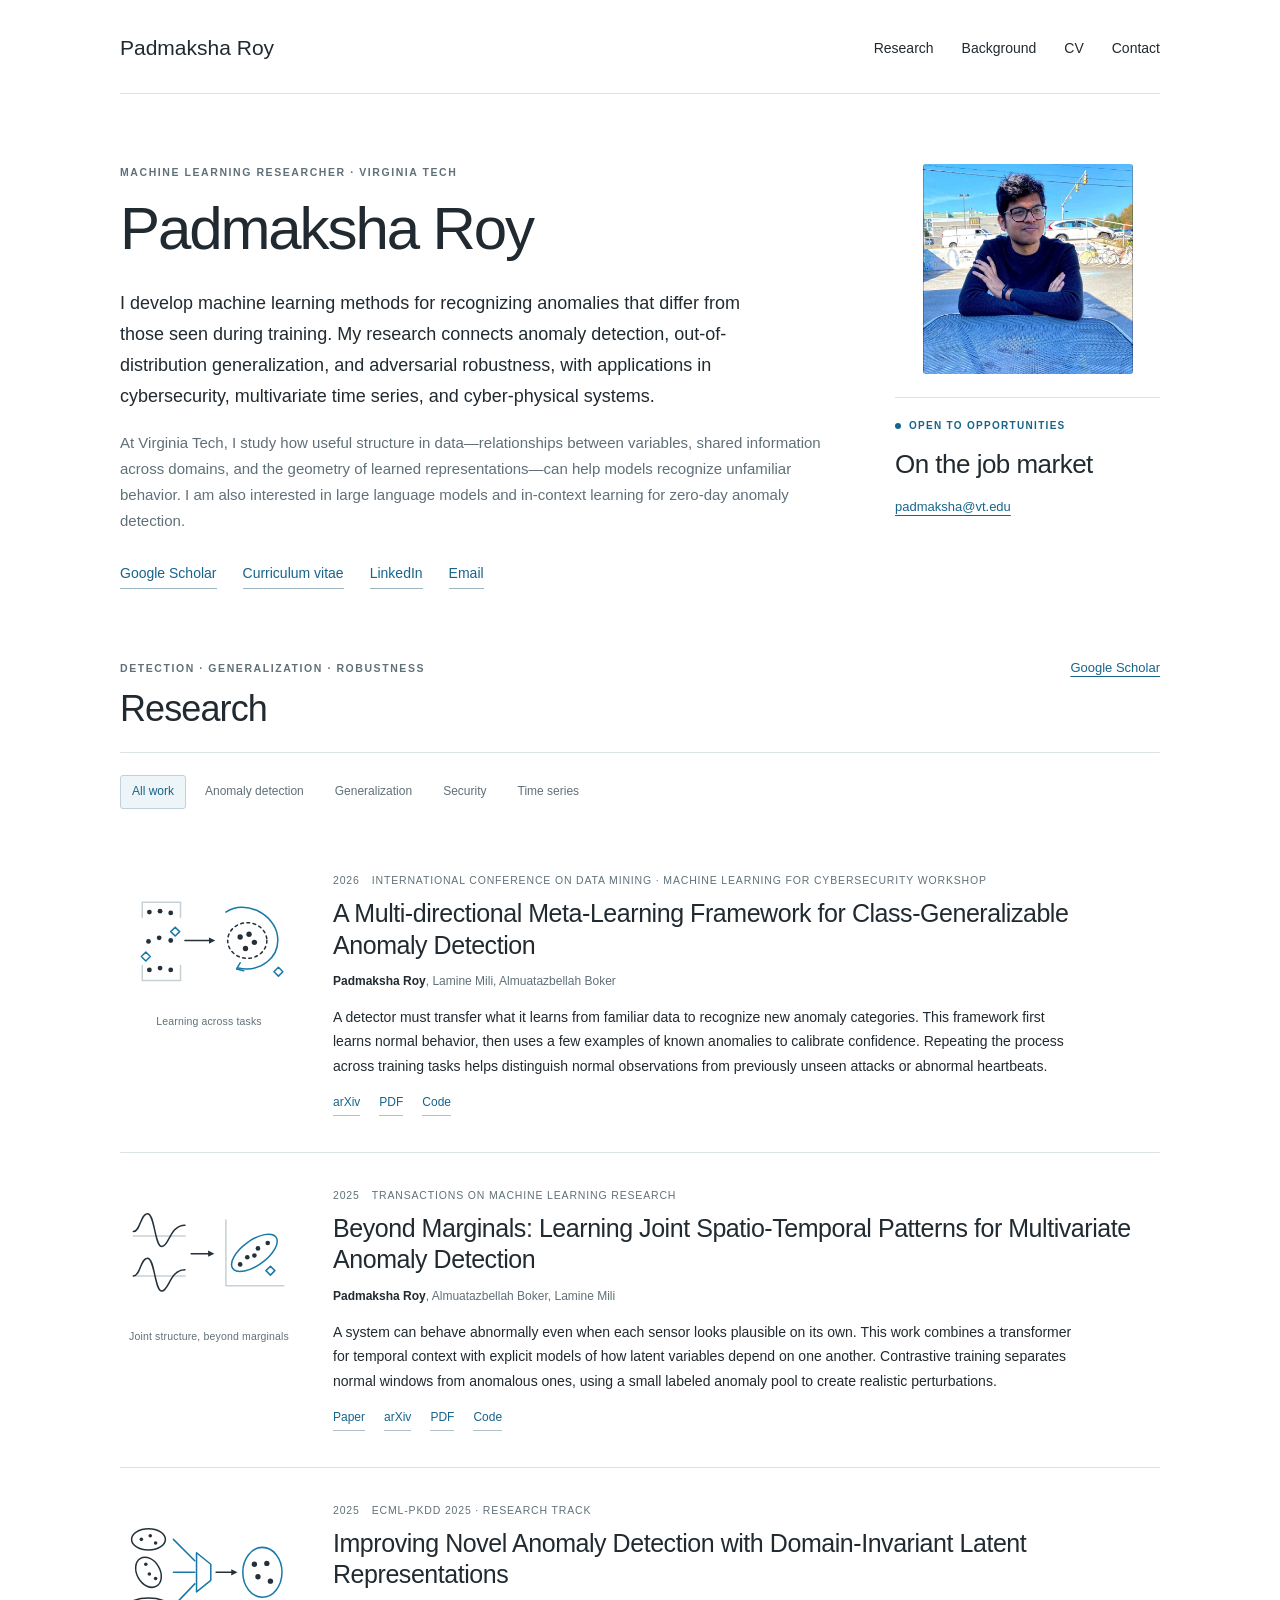
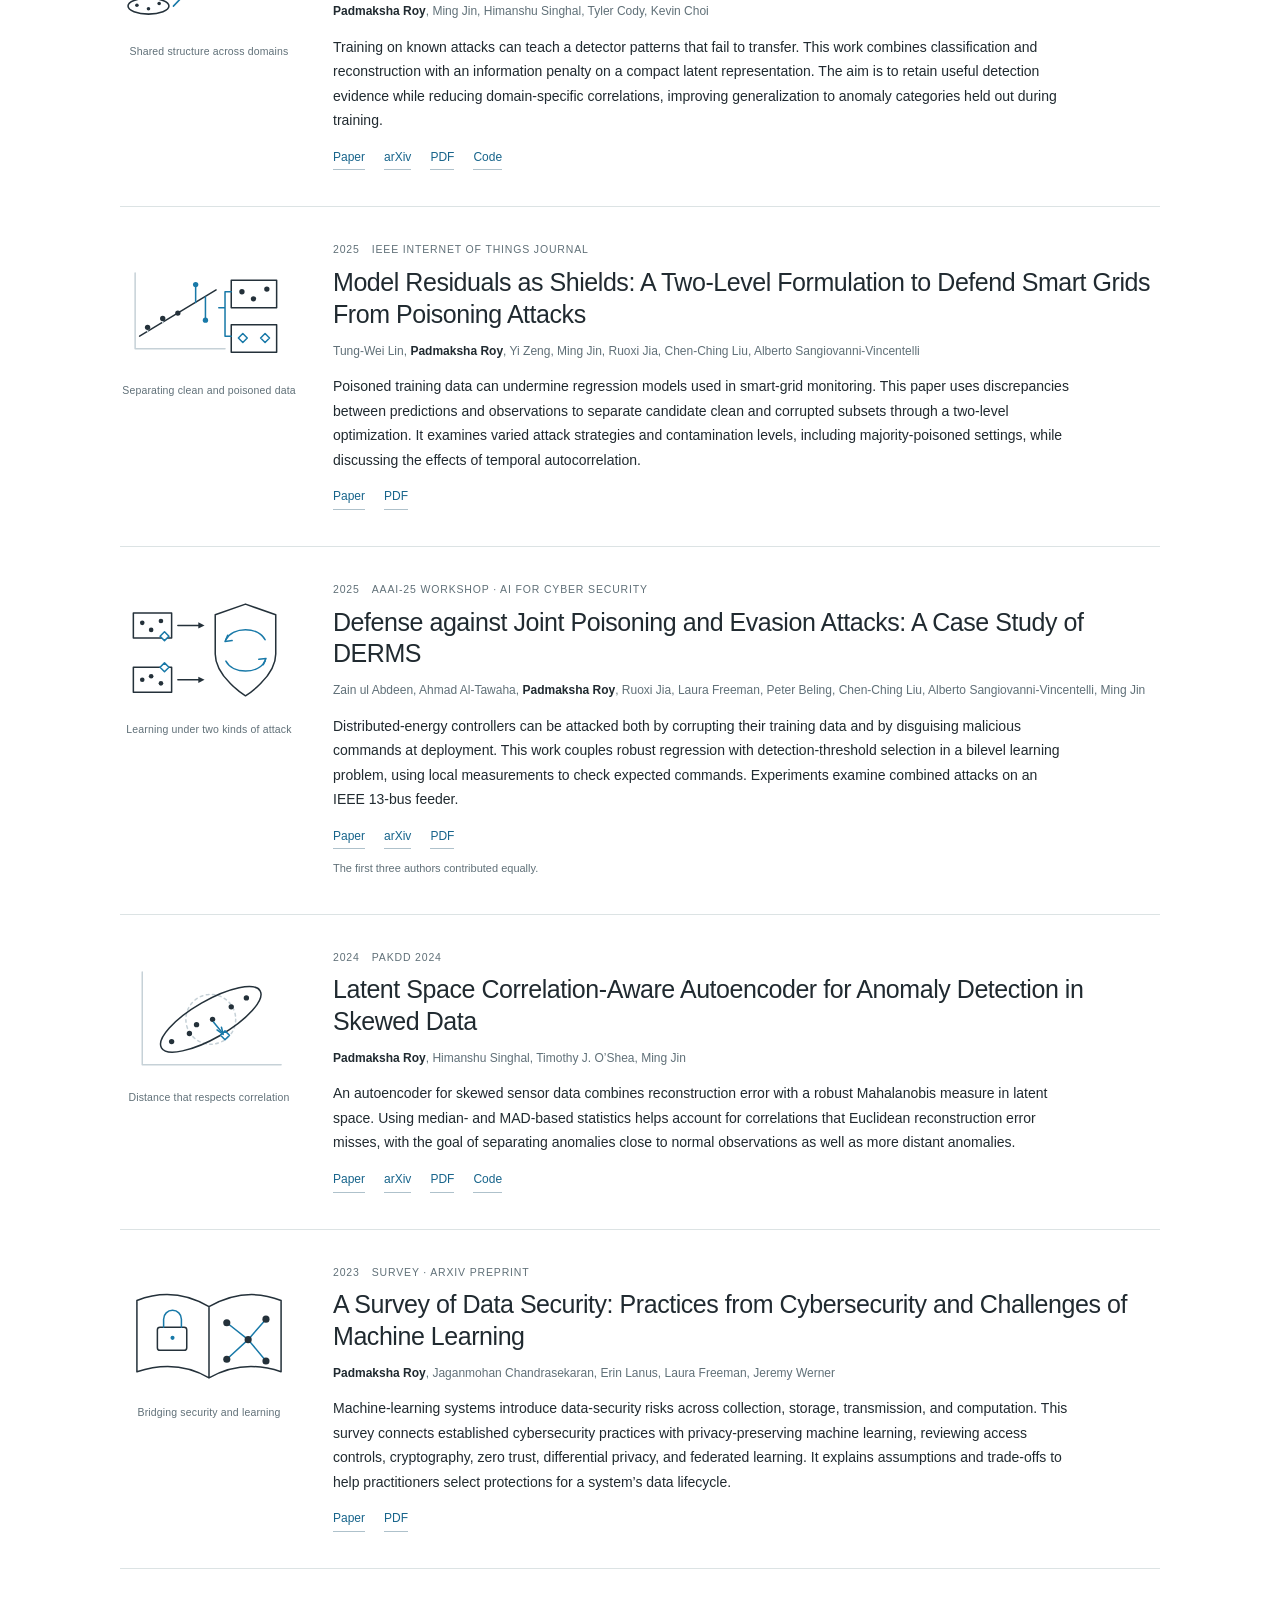
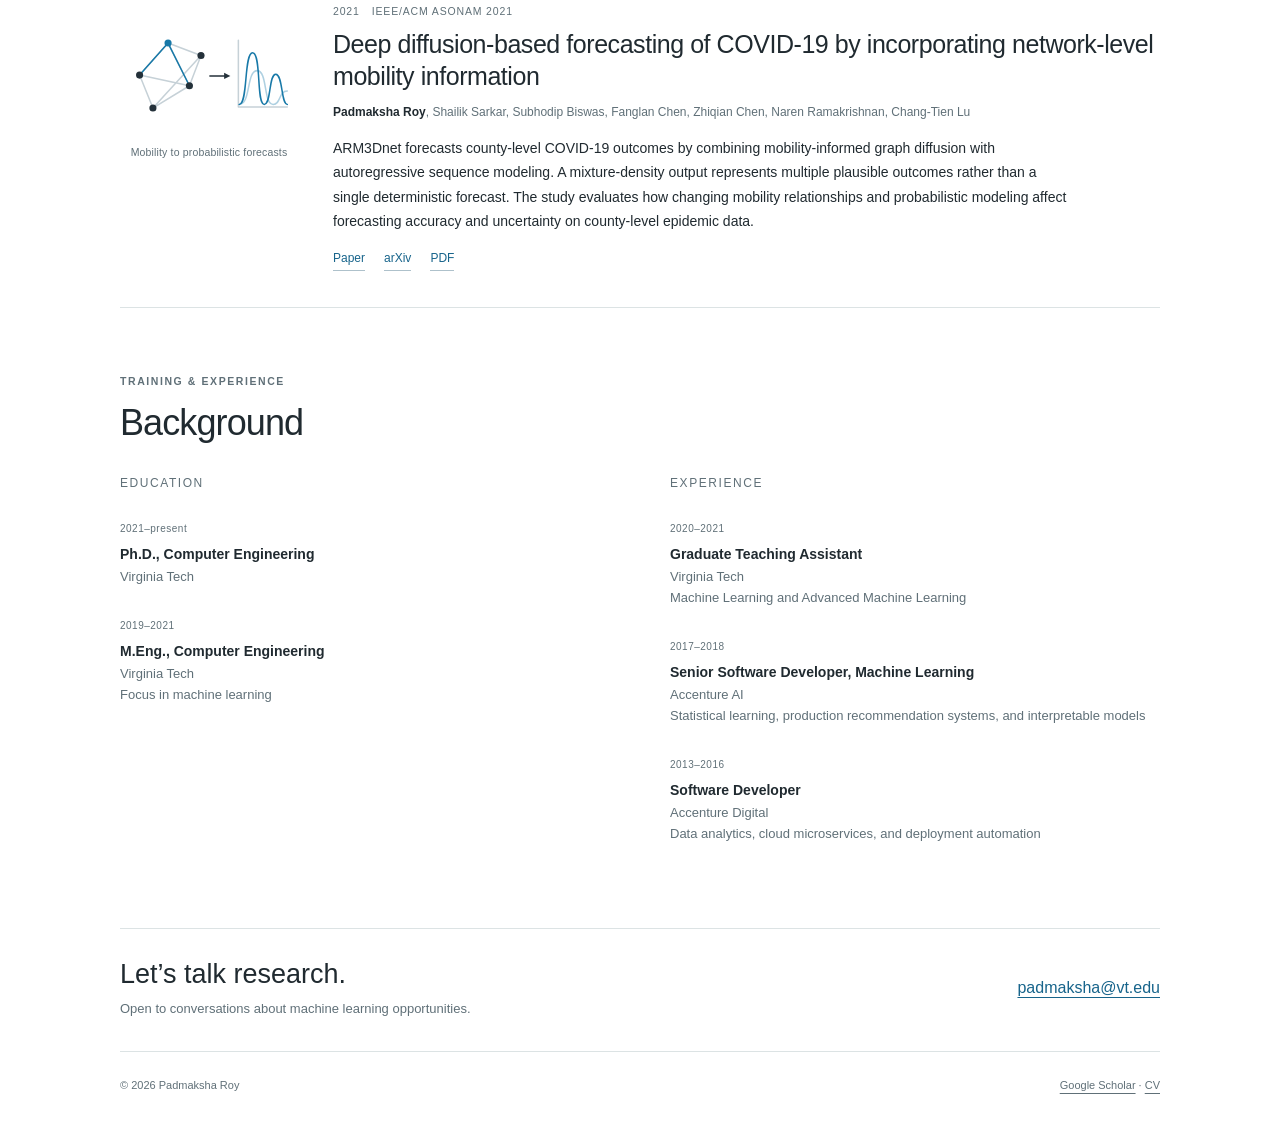
==== commit 5ca38405: "Update index.html" ====
--- a/index.html
+++ b/index.html
@@ -1,3 +1,3 @@
 <!doctype html>
-<html lang="en"><head><meta charset="utf-8"><meta name="viewport" content="width=device-width,initial-scale=1"><title>Padmaksha Roy · Machine Learning Research</title><meta name="description" content="Padmaksha Roy is a machine learning researcher working on anomaly detection, generalization, and adversarial robustness. On the job market."><link rel="canonical" href="https://apooja1.github.io/padmaksha-roy/"><meta property="og:type" content="profile"><meta property="og:title" content="Padmaksha Roy · Machine Learning Research"><meta property="og:description" content="Anomaly detection, generalization, and robust learning. On the job market."><meta property="og:url" content="https://apooja1.github.io/padmaksha-roy/"><meta property="og:image" content="https://apooja1.github.io/padmaksha-roy/padmaksha-roy.png"><meta property="og:image:alt" content="Padmaksha Roy"><meta name="theme-color" content="#ffffff"><link rel="icon" href="favicon.svg" type="image/svg+xml"><link rel="stylesheet" href="site.css?v=d9b78ba7ea"><script src="site.js?v=b074189de1" defer></script><script type="application/ld+json">{"@context": "https://schema.org", "@type": "Person", "name": "Padmaksha Roy", "url": "https://apooja1.github.io/padmaksha-roy/", "email": "mailto:padmaksha@vt.edu", "jobTitle": "Machine learning researcher", "affiliation": {"@type": "CollegeOrUniversity", "name": "Virginia Tech"}, "image": "https://apooja1.github.io/padmaksha-roy/padmaksha-roy.png", "sameAs": ["https://scholar.google.com/citations?user=MoQnIfcAAAAJ&hl=en", "https://www.linkedin.com/in/padmaksha-roy-b67a36132/"]}</script></head>
-<body><a class="skip" href="#main">Skip to content</a><div class="wrap"><header class="header"><a class="wordmark" href="#about">Padmaksha Roy</a><nav class="nav" aria-label="Main navigation"><a href="#research">Research</a><a href="#background">Background</a><a href="padmaksha-roy-cv.pdf">CV</a><a class="nav-contact" href="mailto:padmaksha@vt.edu">Contact</a></nav></header><main id="main"><section class="hero" id="about" aria-labelledby="name"><div><p class="eyebrow">Machine learning researcher · Virginia Tech</p><h1 id="name">Padmaksha Roy</h1><p class="intro">I develop machine learning methods for recognizing anomalies that differ from those seen during training. My research connects anomaly detection, out-of-distribution generalization, and adversarial robustness, with applications in cybersecurity, multivariate time series, and cyber-physical systems.</p><p class="about">At Virginia Tech, I study how useful structure in data—relationships between variables, shared information across domains, and the geometry of learned representations—can help models recognize unfamiliar behavior. I am also interested in large language models and in-context learning for zero-day anomaly detection.</p><div class="profile-links"><a href="https://scholar.google.com/citations?user=MoQnIfcAAAAJ&amp;hl=en">Google Scholar</a><a href="padmaksha-roy-cv.pdf">Curriculum vitae</a><a href="https://www.linkedin.com/in/padmaksha-roy-b67a36132/">LinkedIn</a><a href="mailto:padmaksha@vt.edu">Email</a></div></div><div class="profile-aside"><figure class="portrait"><img src="padmaksha-roy.png" width="800" height="800" alt="Padmaksha Roy" fetchpriority="high"></figure><aside class="job-market" aria-labelledby="job-market-title"><div class="availability">Open to opportunities</div><h2 id="job-market-title">On the job market</h2><a href="mailto:padmaksha@vt.edu">padmaksha@vt.edu</a></aside></div></section><section id="research" aria-labelledby="research-title"><div class="section-header"><div><p class="kicker">Detection · Generalization · Robustness</p><h2 id="research-title">Research</h2></div><a href="https://scholar.google.com/citations?user=MoQnIfcAAAAJ&amp;hl=en">Google Scholar</a></div><div class="filters" data-filters role="group" aria-label="Filter publications by topic" hidden><button type="button" data-filter="all" aria-pressed="true">All work</button><button type="button" data-filter="anomaly" aria-pressed="false">Anomaly detection</button><button type="button" data-filter="generalization" aria-pressed="false">Generalization</button><button type="button" data-filter="security" aria-pressed="false">Security</button><button type="button" data-filter="time-series" aria-pressed="false">Time series</button></div><p class="filter-status" data-filter-status role="status" aria-live="polite"></p><div class="paper-list"><article class="paper" id="multidirectional-meta-2026" data-paper data-topics="anomaly|generalization" aria-labelledby="multidirectional-meta-2026-title"><figure class="paper-symbol"><svg xmlns="http://www.w3.org/2000/svg" viewBox="0 0 200 140" role="img" aria-labelledby="multidirectional-meta-2026-symbol-title multidirectional-meta-2026-symbol-desc"><title id="multidirectional-meta-2026-symbol-title">Learning across tasks</title><desc id="multidirectional-meta-2026-symbol-desc">Normal-data learning and confidence calibration repeat across tasks; a separate diamond represents an unseen anomaly category.</desc><g fill="none" stroke="#24313a" stroke-width="1.7" stroke-linejoin="round" stroke-linecap="round"><path d="M25 42V25h43v17M25 96v17h43V96" stroke="#c6d1d7"/><circle cx="33" cy="36" r="2.7" fill="#24313a" stroke="none"/><circle cx="45" cy="35" r="2.7" fill="#24313a" stroke="none"/><circle cx="57" cy="37" r="2.7" fill="#24313a" stroke="none"/><circle cx="32" cy="69" r="2.7" fill="#24313a" stroke="none"/><circle cx="44" cy="65" r="2.7" fill="#24313a" stroke="none"/><circle cx="57" cy="68" r="2.7" fill="#24313a" stroke="none"/><circle cx="33" cy="101" r="2.7" fill="#24313a" stroke="none"/><circle cx="45" cy="99" r="2.7" fill="#24313a" stroke="none"/><circle cx="57" cy="101" r="2.7" fill="#24313a" stroke="none"/><path d="M62 53l5 5-5 5-5-5Z" fill="var(--paper)" stroke="#1879a8"/><path d="M29 81l5 5-5 5-5-5Z" fill="var(--paper)" stroke="#1879a8"/><path d="M73 68H101"/><path d="M100 64.5l7 3.5-7 3.5" fill="#24313a" stroke="none"/><path d="M119 36C141 21 174 39 177 63S158 104 133 99" stroke="#1879a8"/><path d="m135 93-4 7 8 2" stroke="#1879a8"/><ellipse cx="143" cy="68" rx="22" ry="20" stroke-dasharray="3 4"/><circle cx="135" cy="64" r="3" fill="#24313a" stroke="none"/><circle cx="145" cy="61" r="3" fill="#24313a" stroke="none"/><circle cx="151" cy="70" r="3" fill="#24313a" stroke="none"/><circle cx="141" cy="77" r="3" fill="#24313a" stroke="none"/><path d="M178 98l5 5-5 5-5-5Z" fill="var(--paper)" stroke="#1879a8"/></g></svg><figcaption>Learning across tasks</figcaption></figure><div><p class="paper-meta"><span class="year">2026</span>International Conference on Data Mining · Machine Learning for Cybersecurity Workshop</p><h3 id="multidirectional-meta-2026-title"><a href="https://arxiv.org/abs/2601.19833">A Multi-directional Meta-Learning Framework for Class-Generalizable Anomaly Detection</a></h3><p class="authors"><strong>Padmaksha Roy</strong>, Lamine Mili, Almuatazbellah Boker</p><p class="summary">A detector must transfer what it learns from familiar data to recognize new anomaly categories. This framework first learns normal behavior, then uses a few examples of known anomalies to calibrate confidence. Repeating the process across training tasks helps distinguish normal observations from previously unseen attacks or abnormal heartbeats.</p><div class="paper-links"><a href="https://arxiv.org/abs/2601.19833">arXiv</a><a href="https://arxiv.org/pdf/2601.19833v1">PDF</a><a href="https://github.com/padmaksha18/Multi-direcitonal-Meta-Learning">Code</a></div></div></article><article class="paper" id="beyond-marginals-2025" data-paper data-topics="anomaly|time-series" aria-labelledby="beyond-marginals-2025-title"><figure class="paper-symbol"><svg xmlns="http://www.w3.org/2000/svg" viewBox="0 0 200 140" role="img" aria-labelledby="beyond-marginals-2025-symbol-title beyond-marginals-2025-symbol-desc"><title id="beyond-marginals-2025-symbol-title">Joint structure, beyond marginals</title><desc id="beyond-marginals-2025-symbol-desc">Temporal traces feed a joint-dependence representation; the off-contour diamond marks a change in relationships between variables.</desc><g fill="none" stroke="#24313a" stroke-width="1.7" stroke-linejoin="round" stroke-linecap="round"><path d="M15 46H73M15 91H73" stroke="#c6d1d7"/><path d="M15 41c8 0 8-20 16-20s8 37 16 37 9-24 26-24M15 91c8 0 8-20 16-20s8 37 16 37 9-24 26-24"/><path d="M80 66H100"/><path d="M99 62.5l7 3.5-7 3.5" fill="#24313a" stroke="none"/><path d="M119 28v74h65" stroke="#c6d1d7"/><ellipse cx="151" cy="65" rx="30" ry="14" transform="rotate(-36 151 65)" stroke="#1879a8"/><circle cx="135" cy="78" r="2.6" fill="#24313a" stroke="none"/><circle cx="143" cy="70" r="2.6" fill="#24313a" stroke="none"/><circle cx="151" cy="68" r="2.6" fill="#24313a" stroke="none"/><circle cx="155" cy="60" r="2.6" fill="#24313a" stroke="none"/><circle cx="166" cy="54" r="2.6" fill="#24313a" stroke="none"/><path d="M169 80l5 5-5 5-5-5Z" fill="var(--paper)" stroke="#1879a8"/></g></svg><figcaption>Joint structure, beyond marginals</figcaption></figure><div><p class="paper-meta"><span class="year">2025</span>Transactions on Machine Learning Research</p><h3 id="beyond-marginals-2025-title"><a href="https://openreview.net/forum?id=iETTv1okjX">Beyond Marginals: Learning Joint Spatio-Temporal Patterns for Multivariate Anomaly Detection</a></h3><p class="authors"><strong>Padmaksha Roy</strong>, Almuatazbellah Boker, Lamine Mili</p><p class="summary">A system can behave abnormally even when each sensor looks plausible on its own. This work combines a transformer for temporal context with explicit models of how latent variables depend on one another. Contrastive training separates normal windows from anomalous ones, using a small labeled anomaly pool to create realistic perturbations.</p><div class="paper-links"><a href="https://openreview.net/forum?id=iETTv1okjX">Paper</a><a href="https://arxiv.org/abs/2509.15033">arXiv</a><a href="https://openreview.net/attachment?id=iETTv1okjX&amp;name=pdf">PDF</a><a href="https://github.com/padmaksha18/DACLM">Code</a></div></div></article><article class="paper" id="domain-invariant-latent-2025" data-paper data-topics="anomaly|generalization" aria-labelledby="domain-invariant-latent-2025-title"><figure class="paper-symbol"><svg xmlns="http://www.w3.org/2000/svg" viewBox="0 0 200 140" role="img" aria-labelledby="domain-invariant-latent-2025-symbol-title domain-invariant-latent-2025-symbol-desc"><title id="domain-invariant-latent-2025-symbol-title">Shared structure across domains</title><desc id="domain-invariant-latent-2025-symbol-desc">Different source-domain clusters pass through a compact bottleneck into a shared representation, reducing domain-specific variation.</desc><g fill="none" stroke="#24313a" stroke-width="1.7" stroke-linejoin="round" stroke-linecap="round"><ellipse cx="32" cy="33" rx="19" ry="12"/><ellipse cx="32" cy="70" rx="13" ry="18" transform="rotate(-30 32 70)"/><ellipse cx="32" cy="108" rx="23" ry="9"/><circle cx="24" cy="33" r="2" fill="#24313a" stroke="none"/><circle cx="34" cy="29" r="2" fill="#24313a" stroke="none"/><circle cx="40" cy="37" r="2" fill="#24313a" stroke="none"/><circle cx="29" cy="61" r="2" fill="#24313a" stroke="none"/><circle cx="33" cy="72" r="2" fill="#24313a" stroke="none"/><circle cx="40" cy="77" r="2" fill="#24313a" stroke="none"/><circle cx="19" cy="107" r="2" fill="#24313a" stroke="none"/><circle cx="32" cy="111" r="2" fill="#24313a" stroke="none"/><circle cx="44" cy="105" r="2" fill="#24313a" stroke="none"/><path d="M60 33 84 57M60 70H84M60 108 84 83M86 48l16 13v18L86 92Z" stroke="#1879a8"/><path d="M108 70H126"/><path d="M125 66.5l7 3.5-7 3.5" fill="#24313a" stroke="none"/><ellipse cx="160" cy="70" rx="22" ry="28" stroke="#1879a8"/><circle cx="151" cy="61" r="3" fill="#24313a" stroke="none"/><circle cx="165" cy="60" r="3" fill="#24313a" stroke="none"/><circle cx="155" cy="75" r="3" fill="#24313a" stroke="none"/><circle cx="169" cy="80" r="3" fill="#24313a" stroke="none"/></g></svg><figcaption>Shared structure across domains</figcaption></figure><div><p class="paper-meta"><span class="year">2025</span>ECML-PKDD 2025 · Research Track</p><h3 id="domain-invariant-latent-2025-title"><a href="https://link.springer.com/chapter/10.1007/978-3-032-05962-8_7">Improving Novel Anomaly Detection with Domain-Invariant Latent Representations</a></h3><p class="authors"><strong>Padmaksha Roy</strong>, Ming Jin, Himanshu Singhal, Tyler Cody, Kevin Choi</p><p class="summary">Training on known attacks can teach a detector patterns that fail to transfer. This work combines classification and reconstruction with an information penalty on a compact latent representation. The aim is to retain useful detection evidence while reducing domain-specific correlations, improving generalization to anomaly categories held out during training.</p><div class="paper-links"><a href="https://link.springer.com/chapter/10.1007/978-3-032-05962-8_7">Paper</a><a href="https://arxiv.org/abs/2312.17300">arXiv</a><a href="https://arxiv.org/pdf/2312.17300v5">PDF</a><a href="https://github.com/padmaksha18/MTRAE">Code</a></div></div></article><article class="paper" id="model-residuals-2025" data-paper data-topics="security" aria-labelledby="model-residuals-2025-title"><figure class="paper-symbol"><svg xmlns="http://www.w3.org/2000/svg" viewBox="0 0 200 140" role="img" aria-labelledby="model-residuals-2025-symbol-title model-residuals-2025-symbol-desc"><title id="model-residuals-2025-symbol-title">Separating clean and poisoned data</title><desc id="model-residuals-2025-symbol-desc">Prediction residuals help partition candidate clean and poisoned subsets in a two-level robust regression problem.</desc><g fill="none" stroke="#24313a" stroke-width="1.7" stroke-linejoin="round" stroke-linecap="round"><path d="M17 112V27M17 112h101" stroke="#c6d1d7"/><path d="m22 98 86-52"/><path d="M31 88V93" stroke="#c6d1d7"/><circle cx="31" cy="88" r="3" fill="#24313a" stroke="none"/><path d="M48 78V83" stroke="#c6d1d7"/><circle cx="48" cy="78" r="3" fill="#24313a" stroke="none"/><path d="M65 72V72" stroke="#c6d1d7"/><circle cx="65" cy="72" r="3" fill="#24313a" stroke="none"/><path d="M85 40V60" stroke="#1879a8"/><circle cx="85" cy="40" r="3" fill="#1879a8" stroke="none"/><path d="M96 80V54" stroke="#1879a8"/><circle cx="96" cy="80" r="3" fill="#1879a8" stroke="none"/><path d="M125 35h51v31h-51ZM125 85h51v31h-51Z"/><circle cx="137" cy="48" r="3" fill="#24313a" stroke="none"/><circle cx="150" cy="56" r="3" fill="#24313a" stroke="none"/><circle cx="165" cy="45" r="3" fill="#24313a" stroke="none"/><path d="M138 95l5 5-5 5-5-5Z" fill="var(--paper)" stroke="#1879a8"/><path d="M163 95l5 5-5 5-5-5Z" fill="var(--paper)" stroke="#1879a8"/><path d="M111 66h7M118 48v50M118 48h7M118 98h7" stroke="#1879a8"/></g></svg><figcaption>Separating clean and poisoned data</figcaption></figure><div><p class="paper-meta"><span class="year">2025</span>IEEE Internet of Things Journal</p><h3 id="model-residuals-2025-title"><a href="https://doi.org/10.1109/JIOT.2025.3575005">Model Residuals as Shields: A Two-Level Formulation to Defend Smart Grids From Poisoning Attacks</a></h3><p class="authors">Tung-Wei Lin, <strong>Padmaksha Roy</strong>, Yi Zeng, Ming Jin, Ruoxi Jia, Chen-Ching Liu, Alberto Sangiovanni-Vincentelli</p><p class="summary">Poisoned training data can undermine regression models used in smart-grid monitoring. This paper uses discrepancies between predictions and observations to separate candidate clean and corrupted subsets through a two-level optimization. It examines varied attack strategies and contamination levels, including majority-poisoned settings, while discussing the effects of temporal autocorrelation.</p><div class="paper-links"><a href="https://doi.org/10.1109/JIOT.2025.3575005">Paper</a><a href="https://waynelin567.github.io/files/res.pdf">PDF</a></div></div></article><article class="paper" id="derms-joint-attacks-2025" data-paper data-topics="anomaly|security" aria-labelledby="derms-joint-attacks-2025-title"><figure class="paper-symbol"><svg xmlns="http://www.w3.org/2000/svg" viewBox="0 0 200 140" role="img" aria-labelledby="derms-joint-attacks-2025-symbol-title derms-joint-attacks-2025-symbol-desc"><title id="derms-joint-attacks-2025-symbol-title">Learning under two kinds of attack</title><desc id="derms-joint-attacks-2025-symbol-desc">Corrupted training samples and disguised deployment inputs are considered together through two coupled levels of defense.</desc><g fill="none" stroke="#24313a" stroke-width="1.7" stroke-linejoin="round" stroke-linecap="round"><path d="M15 27h43v28H15ZM15 88h43v28H15Z"/><circle cx="25" cy="38" r="2.6" fill="#24313a" stroke="none"/><circle cx="35" cy="46" r="2.6" fill="#24313a" stroke="none"/><circle cx="46" cy="36" r="2.6" fill="#24313a" stroke="none"/><circle cx="25" cy="102" r="2.6" fill="#24313a" stroke="none"/><circle cx="35" cy="98" r="2.6" fill="#24313a" stroke="none"/><circle cx="46" cy="106" r="2.6" fill="#24313a" stroke="none"/><path d="M50 48l5 5-5 5-5-5Z" fill="var(--paper)" stroke="#1879a8"/><path d="M50 83l5 5-5 5-5-5Z" fill="var(--paper)" stroke="#1879a8"/><path d="M65 41H89"/><path d="M88 37.5l7 3.5-7 3.5" fill="#24313a" stroke="none"/><path d="M65 102H89"/><path d="M88 98.5l7 3.5-7 3.5" fill="#24313a" stroke="none"/><path d="m107 29 34-12 34 12v44c0 26-34 47-34 47s-34-21-34-47Z"/><path d="M119 57c8-15 36-15 44 0M119 81c8 15 36 15 44 0" stroke="#1879a8"/><path d="m121 52-3 7 8-1m35 27 3-7-8 1" stroke="#1879a8"/></g></svg><figcaption>Learning under two kinds of attack</figcaption></figure><div><p class="paper-meta"><span class="year">2025</span>AAAI-25 Workshop · AI for Cyber Security</p><h3 id="derms-joint-attacks-2025-title"><a href="https://aics.site/AICS2025/program.html">Defense against Joint Poisoning and Evasion Attacks: A Case Study of DERMS</a></h3><p class="authors">Zain ul Abdeen, Ahmad Al-Tawaha, <strong>Padmaksha Roy</strong>, Ruoxi Jia, Laura Freeman, Peter Beling, Chen-Ching Liu, Alberto Sangiovanni-Vincentelli, Ming Jin</p><p class="summary">Distributed-energy controllers can be attacked both by corrupting their training data and by disguising malicious commands at deployment. This work couples robust regression with detection-threshold selection in a bilevel learning problem, using local measurements to check expected commands. Experiments examine combined attacks on an IEEE 13-bus feeder.</p><div class="paper-links"><a href="https://aics.site/AICS2025/program.html">Paper</a><a href="https://arxiv.org/abs/2405.02989">arXiv</a><a href="https://aics.site/AICS2025/AAAI25_cybersecurity_Camera_Ready.pdf">PDF</a></div><p class="note">The first three authors contributed equally.</p></div></article><article class="paper" id="correlation-aware-ae-2024" data-paper data-topics="anomaly|time-series" aria-labelledby="correlation-aware-ae-2024-title"><figure class="paper-symbol"><svg xmlns="http://www.w3.org/2000/svg" viewBox="0 0 200 140" role="img" aria-labelledby="correlation-aware-ae-2024-symbol-title correlation-aware-ae-2024-symbol-desc"><title id="correlation-aware-ae-2024-symbol-title">Distance that respects correlation</title><desc id="correlation-aware-ae-2024-symbol-desc">A tilted correlation ellipse distinguishes distance along a learned distribution from a nearby point outside that distribution.</desc><g fill="none" stroke="#24313a" stroke-width="1.7" stroke-linejoin="round" stroke-linecap="round"><path d="M25 17v104h156" stroke="#c6d1d7"/><circle cx="102" cy="70" r="28" stroke="#c6d1d7" stroke-dasharray="3 4"/><ellipse cx="102" cy="70" rx="64" ry="21" transform="rotate(-30 102 70)"/><circle cx="58" cy="95" r="3" fill="#24313a" stroke="none"/><circle cx="78" cy="86" r="3" fill="#24313a" stroke="none"/><circle cx="86" cy="76" r="3" fill="#24313a" stroke="none"/><circle cx="104" cy="70" r="3" fill="#24313a" stroke="none"/><circle cx="125" cy="56" r="3" fill="#24313a" stroke="none"/><circle cx="142" cy="46" r="3" fill="#24313a" stroke="none"/><path d="M118 83l5 5-5 5-5-5Z" fill="var(--paper)" stroke="#1879a8"/><path d="M105 73 114 84" stroke="#1879a8"/><path d="m109 82 7 5-2-8" stroke="#1879a8"/></g></svg><figcaption>Distance that respects correlation</figcaption></figure><div><p class="paper-meta"><span class="year">2024</span>PAKDD 2024</p><h3 id="correlation-aware-ae-2024-title"><a href="https://link.springer.com/chapter/10.1007/978-981-97-2242-6_6">Latent Space Correlation-Aware Autoencoder for Anomaly Detection in Skewed Data</a></h3><p class="authors"><strong>Padmaksha Roy</strong>, Himanshu Singhal, Timothy J. O’Shea, Ming Jin</p><p class="summary">An autoencoder for skewed sensor data combines reconstruction error with a robust Mahalanobis measure in latent space. Using median- and MAD-based statistics helps account for correlations that Euclidean reconstruction error misses, with the goal of separating anomalies close to normal observations as well as more distant anomalies.</p><div class="paper-links"><a href="https://link.springer.com/chapter/10.1007/978-981-97-2242-6_6">Paper</a><a href="https://arxiv.org/abs/2301.00462">arXiv</a><a href="https://arxiv.org/pdf/2301.00462">PDF</a><a href="https://github.com/padmaksha18/DRMDIT-AE/">Code</a></div></div></article><article class="paper" id="data-security-survey-2023" data-paper data-topics="security" aria-labelledby="data-security-survey-2023-title"><figure class="paper-symbol"><svg xmlns="http://www.w3.org/2000/svg" viewBox="0 0 200 140" role="img" aria-labelledby="data-security-survey-2023-symbol-title data-security-survey-2023-symbol-desc"><title id="data-security-survey-2023-symbol-title">Bridging security and learning</title><desc id="data-security-survey-2023-symbol-desc">An open book bridges established data-security controls, shown by a lock, with distributed machine-learning systems.</desc><g fill="none" stroke="#24313a" stroke-width="1.7" stroke-linejoin="round" stroke-linecap="round"><path d="M19 32c31-12 59-6 81 7 23-13 51-19 81-7v80c-30-10-58-6-81 7-22-13-50-17-81-7ZM100 39v80"/><rect x="42" y="62" width="33" height="26" rx="3"/><path d="M49 62v-9a10 10 0 0 1 20 0v9" stroke="#1879a8"/><circle cx="59" cy="74" r="2.3" fill="#1879a8" stroke="none"/><path d="m120 57 24 19 20-23M144 76l20 24M120 98l24-22" stroke="#1879a8"/><circle cx="120" cy="57" r="4" fill="#24313a" stroke="none"/><circle cx="144" cy="76" r="4" fill="#24313a" stroke="none"/><circle cx="164" cy="53" r="4" fill="#24313a" stroke="none"/><circle cx="164" cy="100" r="4" fill="#24313a" stroke="none"/><circle cx="120" cy="98" r="4" fill="#24313a" stroke="none"/></g></svg><figcaption>Bridging security and learning</figcaption></figure><div><p class="paper-meta"><span class="year">2023</span>Survey · arXiv preprint</p><h3 id="data-security-survey-2023-title"><a href="https://arxiv.org/abs/2310.04513">A Survey of Data Security: Practices from Cybersecurity and Challenges of Machine Learning</a></h3><p class="authors"><strong>Padmaksha Roy</strong>, Jaganmohan Chandrasekaran, Erin Lanus, Laura Freeman, Jeremy Werner</p><p class="summary">Machine-learning systems introduce data-security risks across collection, storage, transmission, and computation. This survey connects established cybersecurity practices with privacy-preserving machine learning, reviewing access controls, cryptography, zero trust, differential privacy, and federated learning. It explains assumptions and trade-offs to help practitioners select protections for a system’s data lifecycle.</p><div class="paper-links"><a href="https://arxiv.org/abs/2310.04513">Paper</a><a href="https://arxiv.org/pdf/2310.04513">PDF</a></div></div></article><article class="paper" id="covid-diffusion-2021" data-paper data-topics="time-series" aria-labelledby="covid-diffusion-2021-title"><figure class="paper-symbol"><svg xmlns="http://www.w3.org/2000/svg" viewBox="0 0 200 140" role="img" aria-labelledby="covid-diffusion-2021-symbol-title covid-diffusion-2021-symbol-desc"><title id="covid-diffusion-2021-symbol-title">Mobility to probabilistic forecasts</title><desc id="covid-diffusion-2021-symbol-desc">Directed mobility between county nodes informs a forecast with multiple plausible outcomes, represented by mixture-density curves.</desc><g fill="none" stroke="#24313a" stroke-width="1.7" stroke-linejoin="round" stroke-linecap="round"><path d="m22 72 32-36 24 48-41 25Zm32-36 37 14-13 34M22 72l56 12M37 109l54-59" stroke="#c6d1d7"/><path d="m22 72 32-36M54 36l24 48" stroke="#1879a8"/><circle cx="22" cy="72" r="4" fill="#24313a" stroke="none"/><circle cx="54" cy="36" r="4" fill="#1879a8" stroke="none"/><circle cx="78" cy="84" r="4" fill="#24313a" stroke="none"/><circle cx="37" cy="109" r="4" fill="#24313a" stroke="none"/><circle cx="91" cy="50" r="4" fill="#24313a" stroke="none"/><path d="M101 73H118"/><path d="M117 69.5l7 3.5-7 3.5" fill="#24313a" stroke="none"/><path d="M133 33v75h55" stroke="#c6d1d7"/><path d="M134 105c10 0 5-58 15-58s4 58 13 58c8 0 5-34 13-34s6 34 13 34" stroke="#1879a8"/><path d="M134 105c13 0 8-38 20-38s7 38 18 38c9 0 6-15 16-15" stroke="#1879a8" opacity=".35"/></g></svg><figcaption>Mobility to probabilistic forecasts</figcaption></figure><div><p class="paper-meta"><span class="year">2021</span>IEEE/ACM ASONAM 2021</p><h3 id="covid-diffusion-2021-title"><a href="https://doi.org/10.1145/3487351.3488334">Deep diffusion-based forecasting of COVID-19 by incorporating network-level mobility information</a></h3><p class="authors"><strong>Padmaksha Roy</strong>, Shailik Sarkar, Subhodip Biswas, Fanglan Chen, Zhiqian Chen, Naren Ramakrishnan, Chang-Tien Lu</p><p class="summary">ARM3Dnet forecasts county-level COVID-19 outcomes by combining mobility-informed graph diffusion with autoregressive sequence modeling. A mixture-density output represents multiple plausible outcomes rather than a single deterministic forecast. The study evaluates how changing mobility relationships and probabilistic modeling affect forecasting accuracy and uncertainty on county-level epidemic data.</p><div class="paper-links"><a href="https://doi.org/10.1145/3487351.3488334">Paper</a><a href="https://arxiv.org/abs/2111.05199">arXiv</a><a href="https://people.cs.vt.edu/ctlu/Publication/2021/ASONAM-2021-Padmaksha.pdf">PDF</a></div></div></article></div></section><section class="background" id="background" aria-labelledby="background-title"><p class="kicker">Training & experience</p><h2 id="background-title">Background</h2><div class="background-grid"><div class="background-column"><h3>Education</h3><article class="background-entry"><span class="date">2021–present</span><h4>Ph.D., Computer Engineering</h4><p>Virginia Tech</p></article><article class="background-entry"><span class="date">2019–2021</span><h4>M.Eng., Computer Engineering</h4><p>Virginia Tech</p><p>Focus in machine learning</p></article><article class="background-entry"><span class="date">2008–2012</span><h4>B.E., Electronics and Telecommunication</h4><p>Sathyabama Institute of Science and Technology</p></article></div><div class="background-column"><h3>Experience</h3><article class="background-entry"><span class="date">2020–2021</span><h4>Graduate Teaching Assistant</h4><p>Virginia Tech</p><p>Machine Learning and Advanced Machine Learning</p></article><article class="background-entry"><span class="date">2017–2018</span><h4>Senior Software Developer, Machine Learning</h4><p>Accenture AI</p><p>Statistical learning, production recommendation systems, and interpretable models</p></article><article class="background-entry"><span class="date">2013–2016</span><h4>Software Developer</h4><p>Accenture Digital</p><p>Data analytics, cloud microservices, and deployment automation</p></article></div></div></section><section class="contact" aria-labelledby="contact-title"><div><h2 id="contact-title">Let’s talk research.</h2><p>Open to conversations about machine learning opportunities.</p></div><a href="mailto:padmaksha@vt.edu">padmaksha@vt.edu</a></section></main><footer class="footer"><span>© 2026 Padmaksha Roy</span><span><a href="https://scholar.google.com/citations?user=MoQnIfcAAAAJ&amp;hl=en">Google Scholar</a> · <a href="padmaksha-roy-cv.pdf">CV</a></span></footer></div></body></html>+<html lang="en"><head> <meta name="google-site-verification" content="BhKunped2TRMZKUCBYWX9khP-PK7WClr94hbk9p5rhk" /> <meta charset="utf-8"><meta name="viewport" content="width=device-width,initial-scale=1"><title>Padmaksha Roy · Machine Learning Research</title><meta name="description" content="Padmaksha Roy is a machine learning researcher working on anomaly detection, generalization, and adversarial robustness. On the job market."><link rel="canonical" href="https://padmaksha18.github.io/padmaksha-roy/"><meta property="og:type" content="profile"><meta property="og:title" content="Padmaksha Roy · Machine Learning Research"><meta property="og:description" content="Anomaly detection, generalization, and robust learning. On the job market."><meta property="og:url" content="https://padmaksha18.github.io/padmaksha-roy/"><meta property="og:image" content="https://padmaksha18.github.io/padmaksha-roy/padmaksha-roy.png"><meta property="og:image:alt" content="Padmaksha Roy"><meta name="theme-color" content="#ffffff"><link rel="icon" href="favicon.svg" type="image/svg+xml"><link rel="stylesheet" href="site.css?v=d9b78ba7ea"><script src="site.js?v=b074189de1" defer></script><script type="application/ld+json">{"@context": "https://schema.org", "@type": "Person", "name": "Padmaksha Roy", "url": "https://padmaksha18.github.io/padmaksha-roy/", "email": "mailto:padmaksha@vt.edu", "jobTitle": "Machine learning researcher", "affiliation": {"@type": "CollegeOrUniversity", "name": "Virginia Tech"}, "image": "https://padmaksha18.github.io/padmaksha-roy/padmaksha-roy.png", "sameAs": ["https://scholar.google.com/citations?user=MoQnIfcAAAAJ&hl=en", "https://www.linkedin.com/in/padmaksha-roy-b67a36132/"]}</script></head>
+<body><a class="skip" href="#main">Skip to content</a><div class="wrap"><header class="header"><a class="wordmark" href="#about">Padmaksha Roy</a><nav class="nav" aria-label="Main navigation"><a href="#research">Research</a><a href="#background">Background</a><a href="padmaksha-roy-cv.pdf?v=fac1a31495">CV</a><a class="nav-contact" href="mailto:padmaksha@vt.edu">Contact</a></nav></header><main id="main"><section class="hero" id="about" aria-labelledby="name"><div><p class="eyebrow">Machine learning researcher · Virginia Tech</p><h1 id="name">Padmaksha Roy</h1><p class="intro">I develop machine learning methods for recognizing anomalies that differ from those seen during training. My research connects anomaly detection, out-of-distribution generalization, and adversarial robustness, with applications in cybersecurity, multivariate time series, and cyber-physical systems.</p><p class="about">At Virginia Tech, I study how useful structure in data—relationships between variables, shared information across domains, and the geometry of learned representations—can help models recognize unfamiliar behavior. I am also interested in large language models and in-context learning for zero-day anomaly detection.</p><div class="profile-links"><a href="https://scholar.google.com/citations?user=MoQnIfcAAAAJ&amp;hl=en">Google Scholar</a><a href="padmaksha-roy-cv.pdf?v=fac1a31495">Curriculum vitae</a><a href="https://www.linkedin.com/in/padmaksha-roy-b67a36132/">LinkedIn</a><a href="mailto:padmaksha@vt.edu">Email</a></div></div><div class="profile-aside"><figure class="portrait"><img src="padmaksha-roy.png" width="800" height="800" alt="Padmaksha Roy" fetchpriority="high"></figure><aside class="job-market" aria-labelledby="job-market-title"><div class="availability">Open to opportunities</div><h2 id="job-market-title">On the job market</h2><a href="mailto:padmaksha@vt.edu">padmaksha@vt.edu</a></aside></div></section><section id="research" aria-labelledby="research-title"><div class="section-header"><div><p class="kicker">Detection · Generalization · Robustness</p><h2 id="research-title">Research</h2></div><a href="https://scholar.google.com/citations?user=MoQnIfcAAAAJ&amp;hl=en">Google Scholar</a></div><div class="filters" data-filters role="group" aria-label="Filter publications by topic" hidden><button type="button" data-filter="all" aria-pressed="true">All work</button><button type="button" data-filter="anomaly" aria-pressed="false">Anomaly detection</button><button type="button" data-filter="generalization" aria-pressed="false">Generalization</button><button type="button" data-filter="security" aria-pressed="false">Security</button><button type="button" data-filter="time-series" aria-pressed="false">Time series</button></div><p class="filter-status" data-filter-status role="status" aria-live="polite"></p><div class="paper-list"><article class="paper" id="multidirectional-meta-2026" data-paper data-topics="anomaly|generalization" aria-labelledby="multidirectional-meta-2026-title"><figure class="paper-symbol"><svg xmlns="http://www.w3.org/2000/svg" viewBox="0 0 200 140" role="img" aria-labelledby="multidirectional-meta-2026-symbol-title multidirectional-meta-2026-symbol-desc"><title id="multidirectional-meta-2026-symbol-title">Learning across tasks</title><desc id="multidirectional-meta-2026-symbol-desc">Normal-data learning and confidence calibration repeat across tasks; a separate diamond represents an unseen anomaly category.</desc><g fill="none" stroke="#24313a" stroke-width="1.7" stroke-linejoin="round" stroke-linecap="round"><path d="M25 42V25h43v17M25 96v17h43V96" stroke="#c6d1d7"/><circle cx="33" cy="36" r="2.7" fill="#24313a" stroke="none"/><circle cx="45" cy="35" r="2.7" fill="#24313a" stroke="none"/><circle cx="57" cy="37" r="2.7" fill="#24313a" stroke="none"/><circle cx="32" cy="69" r="2.7" fill="#24313a" stroke="none"/><circle cx="44" cy="65" r="2.7" fill="#24313a" stroke="none"/><circle cx="57" cy="68" r="2.7" fill="#24313a" stroke="none"/><circle cx="33" cy="101" r="2.7" fill="#24313a" stroke="none"/><circle cx="45" cy="99" r="2.7" fill="#24313a" stroke="none"/><circle cx="57" cy="101" r="2.7" fill="#24313a" stroke="none"/><path d="M62 53l5 5-5 5-5-5Z" fill="var(--paper)" stroke="#1879a8"/><path d="M29 81l5 5-5 5-5-5Z" fill="var(--paper)" stroke="#1879a8"/><path d="M73 68H101"/><path d="M100 64.5l7 3.5-7 3.5" fill="#24313a" stroke="none"/><path d="M119 36C141 21 174 39 177 63S158 104 133 99" stroke="#1879a8"/><path d="m135 93-4 7 8 2" stroke="#1879a8"/><ellipse cx="143" cy="68" rx="22" ry="20" stroke-dasharray="3 4"/><circle cx="135" cy="64" r="3" fill="#24313a" stroke="none"/><circle cx="145" cy="61" r="3" fill="#24313a" stroke="none"/><circle cx="151" cy="70" r="3" fill="#24313a" stroke="none"/><circle cx="141" cy="77" r="3" fill="#24313a" stroke="none"/><path d="M178 98l5 5-5 5-5-5Z" fill="var(--paper)" stroke="#1879a8"/></g></svg><figcaption>Learning across tasks</figcaption></figure><div><p class="paper-meta"><span class="year">2026</span>International Conference on Data Mining · Machine Learning for Cybersecurity Workshop</p><h3 id="multidirectional-meta-2026-title"><a href="https://arxiv.org/abs/2601.19833">A Multi-directional Meta-Learning Framework for Class-Generalizable Anomaly Detection</a></h3><p class="authors"><strong>Padmaksha Roy</strong>, Lamine Mili, Almuatazbellah Boker</p><p class="summary">A detector must transfer what it learns from familiar data to recognize new anomaly categories. This framework first learns normal behavior, then uses a few examples of known anomalies to calibrate confidence. Repeating the process across training tasks helps distinguish normal observations from previously unseen attacks or abnormal heartbeats.</p><div class="paper-links"><a href="https://arxiv.org/abs/2601.19833">arXiv</a><a href="https://arxiv.org/pdf/2601.19833v1">PDF</a><a href="https://github.com/padmaksha18/Multi-direcitonal-Meta-Learning">Code</a></div></div></article><article class="paper" id="beyond-marginals-2025" data-paper data-topics="anomaly|time-series" aria-labelledby="beyond-marginals-2025-title"><figure class="paper-symbol"><svg xmlns="http://www.w3.org/2000/svg" viewBox="0 0 200 140" role="img" aria-labelledby="beyond-marginals-2025-symbol-title beyond-marginals-2025-symbol-desc"><title id="beyond-marginals-2025-symbol-title">Joint structure, beyond marginals</title><desc id="beyond-marginals-2025-symbol-desc">Temporal traces feed a joint-dependence representation; the off-contour diamond marks a change in relationships between variables.</desc><g fill="none" stroke="#24313a" stroke-width="1.7" stroke-linejoin="round" stroke-linecap="round"><path d="M15 46H73M15 91H73" stroke="#c6d1d7"/><path d="M15 41c8 0 8-20 16-20s8 37 16 37 9-24 26-24M15 91c8 0 8-20 16-20s8 37 16 37 9-24 26-24"/><path d="M80 66H100"/><path d="M99 62.5l7 3.5-7 3.5" fill="#24313a" stroke="none"/><path d="M119 28v74h65" stroke="#c6d1d7"/><ellipse cx="151" cy="65" rx="30" ry="14" transform="rotate(-36 151 65)" stroke="#1879a8"/><circle cx="135" cy="78" r="2.6" fill="#24313a" stroke="none"/><circle cx="143" cy="70" r="2.6" fill="#24313a" stroke="none"/><circle cx="151" cy="68" r="2.6" fill="#24313a" stroke="none"/><circle cx="155" cy="60" r="2.6" fill="#24313a" stroke="none"/><circle cx="166" cy="54" r="2.6" fill="#24313a" stroke="none"/><path d="M169 80l5 5-5 5-5-5Z" fill="var(--paper)" stroke="#1879a8"/></g></svg><figcaption>Joint structure, beyond marginals</figcaption></figure><div><p class="paper-meta"><span class="year">2025</span>Transactions on Machine Learning Research</p><h3 id="beyond-marginals-2025-title"><a href="https://openreview.net/forum?id=iETTv1okjX">Beyond Marginals: Learning Joint Spatio-Temporal Patterns for Multivariate Anomaly Detection</a></h3><p class="authors"><strong>Padmaksha Roy</strong>, Almuatazbellah Boker, Lamine Mili</p><p class="summary">A system can behave abnormally even when each sensor looks plausible on its own. This work combines a transformer for temporal context with explicit models of how latent variables depend on one another. Contrastive training separates normal windows from anomalous ones, using a small labeled anomaly pool to create realistic perturbations.</p><div class="paper-links"><a href="https://openreview.net/forum?id=iETTv1okjX">Paper</a><a href="https://arxiv.org/abs/2509.15033">arXiv</a><a href="https://openreview.net/attachment?id=iETTv1okjX&amp;name=pdf">PDF</a><a href="https://github.com/padmaksha18/DACLM">Code</a></div></div></article><article class="paper" id="domain-invariant-latent-2025" data-paper data-topics="anomaly|generalization" aria-labelledby="domain-invariant-latent-2025-title"><figure class="paper-symbol"><svg xmlns="http://www.w3.org/2000/svg" viewBox="0 0 200 140" role="img" aria-labelledby="domain-invariant-latent-2025-symbol-title domain-invariant-latent-2025-symbol-desc"><title id="domain-invariant-latent-2025-symbol-title">Shared structure across domains</title><desc id="domain-invariant-latent-2025-symbol-desc">Different source-domain clusters pass through a compact bottleneck into a shared representation, reducing domain-specific variation.</desc><g fill="none" stroke="#24313a" stroke-width="1.7" stroke-linejoin="round" stroke-linecap="round"><ellipse cx="32" cy="33" rx="19" ry="12"/><ellipse cx="32" cy="70" rx="13" ry="18" transform="rotate(-30 32 70)"/><ellipse cx="32" cy="108" rx="23" ry="9"/><circle cx="24" cy="33" r="2" fill="#24313a" stroke="none"/><circle cx="34" cy="29" r="2" fill="#24313a" stroke="none"/><circle cx="40" cy="37" r="2" fill="#24313a" stroke="none"/><circle cx="29" cy="61" r="2" fill="#24313a" stroke="none"/><circle cx="33" cy="72" r="2" fill="#24313a" stroke="none"/><circle cx="40" cy="77" r="2" fill="#24313a" stroke="none"/><circle cx="19" cy="107" r="2" fill="#24313a" stroke="none"/><circle cx="32" cy="111" r="2" fill="#24313a" stroke="none"/><circle cx="44" cy="105" r="2" fill="#24313a" stroke="none"/><path d="M60 33 84 57M60 70H84M60 108 84 83M86 48l16 13v18L86 92Z" stroke="#1879a8"/><path d="M108 70H126"/><path d="M125 66.5l7 3.5-7 3.5" fill="#24313a" stroke="none"/><ellipse cx="160" cy="70" rx="22" ry="28" stroke="#1879a8"/><circle cx="151" cy="61" r="3" fill="#24313a" stroke="none"/><circle cx="165" cy="60" r="3" fill="#24313a" stroke="none"/><circle cx="155" cy="75" r="3" fill="#24313a" stroke="none"/><circle cx="169" cy="80" r="3" fill="#24313a" stroke="none"/></g></svg><figcaption>Shared structure across domains</figcaption></figure><div><p class="paper-meta"><span class="year">2025</span>ECML-PKDD 2025 · Research Track</p><h3 id="domain-invariant-latent-2025-title"><a href="https://link.springer.com/chapter/10.1007/978-3-032-05962-8_7">Improving Novel Anomaly Detection with Domain-Invariant Latent Representations</a></h3><p class="authors"><strong>Padmaksha Roy</strong>, Ming Jin, Himanshu Singhal, Tyler Cody, Kevin Choi</p><p class="summary">Training on known attacks can teach a detector patterns that fail to transfer. This work combines classification and reconstruction with an information penalty on a compact latent representation. The aim is to retain useful detection evidence while reducing domain-specific correlations, improving generalization to anomaly categories held out during training.</p><div class="paper-links"><a href="https://link.springer.com/chapter/10.1007/978-3-032-05962-8_7">Paper</a><a href="https://arxiv.org/abs/2312.17300">arXiv</a><a href="https://arxiv.org/pdf/2312.17300v5">PDF</a><a href="https://github.com/padmaksha18/MTRAE">Code</a></div></div></article><article class="paper" id="model-residuals-2025" data-paper data-topics="security" aria-labelledby="model-residuals-2025-title"><figure class="paper-symbol"><svg xmlns="http://www.w3.org/2000/svg" viewBox="0 0 200 140" role="img" aria-labelledby="model-residuals-2025-symbol-title model-residuals-2025-symbol-desc"><title id="model-residuals-2025-symbol-title">Separating clean and poisoned data</title><desc id="model-residuals-2025-symbol-desc">Prediction residuals help partition candidate clean and poisoned subsets in a two-level robust regression problem.</desc><g fill="none" stroke="#24313a" stroke-width="1.7" stroke-linejoin="round" stroke-linecap="round"><path d="M17 112V27M17 112h101" stroke="#c6d1d7"/><path d="m22 98 86-52"/><path d="M31 88V93" stroke="#c6d1d7"/><circle cx="31" cy="88" r="3" fill="#24313a" stroke="none"/><path d="M48 78V83" stroke="#c6d1d7"/><circle cx="48" cy="78" r="3" fill="#24313a" stroke="none"/><path d="M65 72V72" stroke="#c6d1d7"/><circle cx="65" cy="72" r="3" fill="#24313a" stroke="none"/><path d="M85 40V60" stroke="#1879a8"/><circle cx="85" cy="40" r="3" fill="#1879a8" stroke="none"/><path d="M96 80V54" stroke="#1879a8"/><circle cx="96" cy="80" r="3" fill="#1879a8" stroke="none"/><path d="M125 35h51v31h-51ZM125 85h51v31h-51Z"/><circle cx="137" cy="48" r="3" fill="#24313a" stroke="none"/><circle cx="150" cy="56" r="3" fill="#24313a" stroke="none"/><circle cx="165" cy="45" r="3" fill="#24313a" stroke="none"/><path d="M138 95l5 5-5 5-5-5Z" fill="var(--paper)" stroke="#1879a8"/><path d="M163 95l5 5-5 5-5-5Z" fill="var(--paper)" stroke="#1879a8"/><path d="M111 66h7M118 48v50M118 48h7M118 98h7" stroke="#1879a8"/></g></svg><figcaption>Separating clean and poisoned data</figcaption></figure><div><p class="paper-meta"><span class="year">2025</span>IEEE Internet of Things Journal</p><h3 id="model-residuals-2025-title"><a href="https://doi.org/10.1109/JIOT.2025.3575005">Model Residuals as Shields: A Two-Level Formulation to Defend Smart Grids From Poisoning Attacks</a></h3><p class="authors">Tung-Wei Lin, <strong>Padmaksha Roy</strong>, Yi Zeng, Ming Jin, Ruoxi Jia, Chen-Ching Liu, Alberto Sangiovanni-Vincentelli</p><p class="summary">Poisoned training data can undermine regression models used in smart-grid monitoring. This paper uses discrepancies between predictions and observations to separate candidate clean and corrupted subsets through a two-level optimization. It examines varied attack strategies and contamination levels, including majority-poisoned settings, while discussing the effects of temporal autocorrelation.</p><div class="paper-links"><a href="https://doi.org/10.1109/JIOT.2025.3575005">Paper</a><a href="https://waynelin567.github.io/files/res.pdf">PDF</a></div></div></article><article class="paper" id="derms-joint-attacks-2025" data-paper data-topics="anomaly|security" aria-labelledby="derms-joint-attacks-2025-title"><figure class="paper-symbol"><svg xmlns="http://www.w3.org/2000/svg" viewBox="0 0 200 140" role="img" aria-labelledby="derms-joint-attacks-2025-symbol-title derms-joint-attacks-2025-symbol-desc"><title id="derms-joint-attacks-2025-symbol-title">Learning under two kinds of attack</title><desc id="derms-joint-attacks-2025-symbol-desc">Corrupted training samples and disguised deployment inputs are considered together through two coupled levels of defense.</desc><g fill="none" stroke="#24313a" stroke-width="1.7" stroke-linejoin="round" stroke-linecap="round"><path d="M15 27h43v28H15ZM15 88h43v28H15Z"/><circle cx="25" cy="38" r="2.6" fill="#24313a" stroke="none"/><circle cx="35" cy="46" r="2.6" fill="#24313a" stroke="none"/><circle cx="46" cy="36" r="2.6" fill="#24313a" stroke="none"/><circle cx="25" cy="102" r="2.6" fill="#24313a" stroke="none"/><circle cx="35" cy="98" r="2.6" fill="#24313a" stroke="none"/><circle cx="46" cy="106" r="2.6" fill="#24313a" stroke="none"/><path d="M50 48l5 5-5 5-5-5Z" fill="var(--paper)" stroke="#1879a8"/><path d="M50 83l5 5-5 5-5-5Z" fill="var(--paper)" stroke="#1879a8"/><path d="M65 41H89"/><path d="M88 37.5l7 3.5-7 3.5" fill="#24313a" stroke="none"/><path d="M65 102H89"/><path d="M88 98.5l7 3.5-7 3.5" fill="#24313a" stroke="none"/><path d="m107 29 34-12 34 12v44c0 26-34 47-34 47s-34-21-34-47Z"/><path d="M119 57c8-15 36-15 44 0M119 81c8 15 36 15 44 0" stroke="#1879a8"/><path d="m121 52-3 7 8-1m35 27 3-7-8 1" stroke="#1879a8"/></g></svg><figcaption>Learning under two kinds of attack</figcaption></figure><div><p class="paper-meta"><span class="year">2025</span>AAAI-25 Workshop · AI for Cyber Security</p><h3 id="derms-joint-attacks-2025-title"><a href="https://aics.site/AICS2025/program.html">Defense against Joint Poisoning and Evasion Attacks: A Case Study of DERMS</a></h3><p class="authors">Zain ul Abdeen, Ahmad Al-Tawaha, <strong>Padmaksha Roy</strong>, Ruoxi Jia, Laura Freeman, Peter Beling, Chen-Ching Liu, Alberto Sangiovanni-Vincentelli, Ming Jin</p><p class="summary">Distributed-energy controllers can be attacked both by corrupting their training data and by disguising malicious commands at deployment. This work couples robust regression with detection-threshold selection in a bilevel learning problem, using local measurements to check expected commands. Experiments examine combined attacks on an IEEE 13-bus feeder.</p><div class="paper-links"><a href="https://aics.site/AICS2025/program.html">Paper</a><a href="https://arxiv.org/abs/2405.02989">arXiv</a><a href="https://aics.site/AICS2025/AAAI25_cybersecurity_Camera_Ready.pdf">PDF</a></div><p class="note">The first three authors contributed equally.</p></div></article><article class="paper" id="correlation-aware-ae-2024" data-paper data-topics="anomaly|time-series" aria-labelledby="correlation-aware-ae-2024-title"><figure class="paper-symbol"><svg xmlns="http://www.w3.org/2000/svg" viewBox="0 0 200 140" role="img" aria-labelledby="correlation-aware-ae-2024-symbol-title correlation-aware-ae-2024-symbol-desc"><title id="correlation-aware-ae-2024-symbol-title">Distance that respects correlation</title><desc id="correlation-aware-ae-2024-symbol-desc">A tilted correlation ellipse distinguishes distance along a learned distribution from a nearby point outside that distribution.</desc><g fill="none" stroke="#24313a" stroke-width="1.7" stroke-linejoin="round" stroke-linecap="round"><path d="M25 17v104h156" stroke="#c6d1d7"/><circle cx="102" cy="70" r="28" stroke="#c6d1d7" stroke-dasharray="3 4"/><ellipse cx="102" cy="70" rx="64" ry="21" transform="rotate(-30 102 70)"/><circle cx="58" cy="95" r="3" fill="#24313a" stroke="none"/><circle cx="78" cy="86" r="3" fill="#24313a" stroke="none"/><circle cx="86" cy="76" r="3" fill="#24313a" stroke="none"/><circle cx="104" cy="70" r="3" fill="#24313a" stroke="none"/><circle cx="125" cy="56" r="3" fill="#24313a" stroke="none"/><circle cx="142" cy="46" r="3" fill="#24313a" stroke="none"/><path d="M118 83l5 5-5 5-5-5Z" fill="var(--paper)" stroke="#1879a8"/><path d="M105 73 114 84" stroke="#1879a8"/><path d="m109 82 7 5-2-8" stroke="#1879a8"/></g></svg><figcaption>Distance that respects correlation</figcaption></figure><div><p class="paper-meta"><span class="year">2024</span>PAKDD 2024</p><h3 id="correlation-aware-ae-2024-title"><a href="https://link.springer.com/chapter/10.1007/978-981-97-2242-6_6">Latent Space Correlation-Aware Autoencoder for Anomaly Detection in Skewed Data</a></h3><p class="authors"><strong>Padmaksha Roy</strong>, Himanshu Singhal, Timothy J. O’Shea, Ming Jin</p><p class="summary">An autoencoder for skewed sensor data combines reconstruction error with a robust Mahalanobis measure in latent space. Using median- and MAD-based statistics helps account for correlations that Euclidean reconstruction error misses, with the goal of separating anomalies close to normal observations as well as more distant anomalies.</p><div class="paper-links"><a href="https://link.springer.com/chapter/10.1007/978-981-97-2242-6_6">Paper</a><a href="https://arxiv.org/abs/2301.00462">arXiv</a><a href="https://arxiv.org/pdf/2301.00462">PDF</a><a href="https://github.com/padmaksha18/DRMDIT-AE/">Code</a></div></div></article><article class="paper" id="data-security-survey-2023" data-paper data-topics="security" aria-labelledby="data-security-survey-2023-title"><figure class="paper-symbol"><svg xmlns="http://www.w3.org/2000/svg" viewBox="0 0 200 140" role="img" aria-labelledby="data-security-survey-2023-symbol-title data-security-survey-2023-symbol-desc"><title id="data-security-survey-2023-symbol-title">Bridging security and learning</title><desc id="data-security-survey-2023-symbol-desc">An open book bridges established data-security controls, shown by a lock, with distributed machine-learning systems.</desc><g fill="none" stroke="#24313a" stroke-width="1.7" stroke-linejoin="round" stroke-linecap="round"><path d="M19 32c31-12 59-6 81 7 23-13 51-19 81-7v80c-30-10-58-6-81 7-22-13-50-17-81-7ZM100 39v80"/><rect x="42" y="62" width="33" height="26" rx="3"/><path d="M49 62v-9a10 10 0 0 1 20 0v9" stroke="#1879a8"/><circle cx="59" cy="74" r="2.3" fill="#1879a8" stroke="none"/><path d="m120 57 24 19 20-23M144 76l20 24M120 98l24-22" stroke="#1879a8"/><circle cx="120" cy="57" r="4" fill="#24313a" stroke="none"/><circle cx="144" cy="76" r="4" fill="#24313a" stroke="none"/><circle cx="164" cy="53" r="4" fill="#24313a" stroke="none"/><circle cx="164" cy="100" r="4" fill="#24313a" stroke="none"/><circle cx="120" cy="98" r="4" fill="#24313a" stroke="none"/></g></svg><figcaption>Bridging security and learning</figcaption></figure><div><p class="paper-meta"><span class="year">2023</span>Survey · arXiv preprint</p><h3 id="data-security-survey-2023-title"><a href="https://arxiv.org/abs/2310.04513">A Survey of Data Security: Practices from Cybersecurity and Challenges of Machine Learning</a></h3><p class="authors"><strong>Padmaksha Roy</strong>, Jaganmohan Chandrasekaran, Erin Lanus, Laura Freeman, Jeremy Werner</p><p class="summary">Machine-learning systems introduce data-security risks across collection, storage, transmission, and computation. This survey connects established cybersecurity practices with privacy-preserving machine learning, reviewing access controls, cryptography, zero trust, differential privacy, and federated learning. It explains assumptions and trade-offs to help practitioners select protections for a system’s data lifecycle.</p><div class="paper-links"><a href="https://arxiv.org/abs/2310.04513">Paper</a><a href="https://arxiv.org/pdf/2310.04513">PDF</a></div></div></article><article class="paper" id="covid-diffusion-2021" data-paper data-topics="time-series" aria-labelledby="covid-diffusion-2021-title"><figure class="paper-symbol"><svg xmlns="http://www.w3.org/2000/svg" viewBox="0 0 200 140" role="img" aria-labelledby="covid-diffusion-2021-symbol-title covid-diffusion-2021-symbol-desc"><title id="covid-diffusion-2021-symbol-title">Mobility to probabilistic forecasts</title><desc id="covid-diffusion-2021-symbol-desc">Directed mobility between county nodes informs a forecast with multiple plausible outcomes, represented by mixture-density curves.</desc><g fill="none" stroke="#24313a" stroke-width="1.7" stroke-linejoin="round" stroke-linecap="round"><path d="m22 72 32-36 24 48-41 25Zm32-36 37 14-13 34M22 72l56 12M37 109l54-59" stroke="#c6d1d7"/><path d="m22 72 32-36M54 36l24 48" stroke="#1879a8"/><circle cx="22" cy="72" r="4" fill="#24313a" stroke="none"/><circle cx="54" cy="36" r="4" fill="#1879a8" stroke="none"/><circle cx="78" cy="84" r="4" fill="#24313a" stroke="none"/><circle cx="37" cy="109" r="4" fill="#24313a" stroke="none"/><circle cx="91" cy="50" r="4" fill="#24313a" stroke="none"/><path d="M101 73H118"/><path d="M117 69.5l7 3.5-7 3.5" fill="#24313a" stroke="none"/><path d="M133 33v75h55" stroke="#c6d1d7"/><path d="M134 105c10 0 5-58 15-58s4 58 13 58c8 0 5-34 13-34s6 34 13 34" stroke="#1879a8"/><path d="M134 105c13 0 8-38 20-38s7 38 18 38c9 0 6-15 16-15" stroke="#1879a8" opacity=".35"/></g></svg><figcaption>Mobility to probabilistic forecasts</figcaption></figure><div><p class="paper-meta"><span class="year">2021</span>IEEE/ACM ASONAM 2021</p><h3 id="covid-diffusion-2021-title"><a href="https://doi.org/10.1145/3487351.3488334">Deep diffusion-based forecasting of COVID-19 by incorporating network-level mobility information</a></h3><p class="authors"><strong>Padmaksha Roy</strong>, Shailik Sarkar, Subhodip Biswas, Fanglan Chen, Zhiqian Chen, Naren Ramakrishnan, Chang-Tien Lu</p><p class="summary">ARM3Dnet forecasts county-level COVID-19 outcomes by combining mobility-informed graph diffusion with autoregressive sequence modeling. A mixture-density output represents multiple plausible outcomes rather than a single deterministic forecast. The study evaluates how changing mobility relationships and probabilistic modeling affect forecasting accuracy and uncertainty on county-level epidemic data.</p><div class="paper-links"><a href="https://doi.org/10.1145/3487351.3488334">Paper</a><a href="https://arxiv.org/abs/2111.05199">arXiv</a><a href="https://people.cs.vt.edu/ctlu/Publication/2021/ASONAM-2021-Padmaksha.pdf">PDF</a></div></div></article></div></section><section class="background" id="background" aria-labelledby="background-title"><p class="kicker">Training & experience</p><h2 id="background-title">Background</h2><div class="background-grid"><div class="background-column"><h3>Education</h3><article class="background-entry"><span class="date">2021–present</span><h4>Ph.D., Computer Engineering</h4><p>Virginia Tech</p></article><article class="background-entry"><span class="date">2019–2021</span><h4>M.Eng., Computer Engineering</h4><p>Virginia Tech</p><p>Focus in machine learning</p></article></div><div class="background-column"><h3>Experience</h3><article class="background-entry"><span class="date">2020–2021</span><h4>Graduate Teaching Assistant</h4><p>Virginia Tech</p><p>Machine Learning and Advanced Machine Learning</p></article><article class="background-entry"><span class="date">2017–2018</span><h4>Senior Software Developer, Machine Learning</h4><p>Accenture AI</p><p>Statistical learning, production recommendation systems, and interpretable models</p></article><article class="background-entry"><span class="date">2013–2016</span><h4>Software Developer</h4><p>Accenture Digital</p><p>Data analytics, cloud microservices, and deployment automation</p></article></div></div></section><section class="contact" aria-labelledby="contact-title"><div><h2 id="contact-title">Let’s talk research.</h2><p>Open to conversations about machine learning opportunities.</p></div><a href="mailto:padmaksha@vt.edu">padmaksha@vt.edu</a></section></main><footer class="footer"><span>© 2026 Padmaksha Roy</span><span><a href="https://scholar.google.com/citations?user=MoQnIfcAAAAJ&amp;hl=en">Google Scholar</a> · <a href="padmaksha-roy-cv.pdf?v=fac1a31495">CV</a></span></footer></div></body></html>
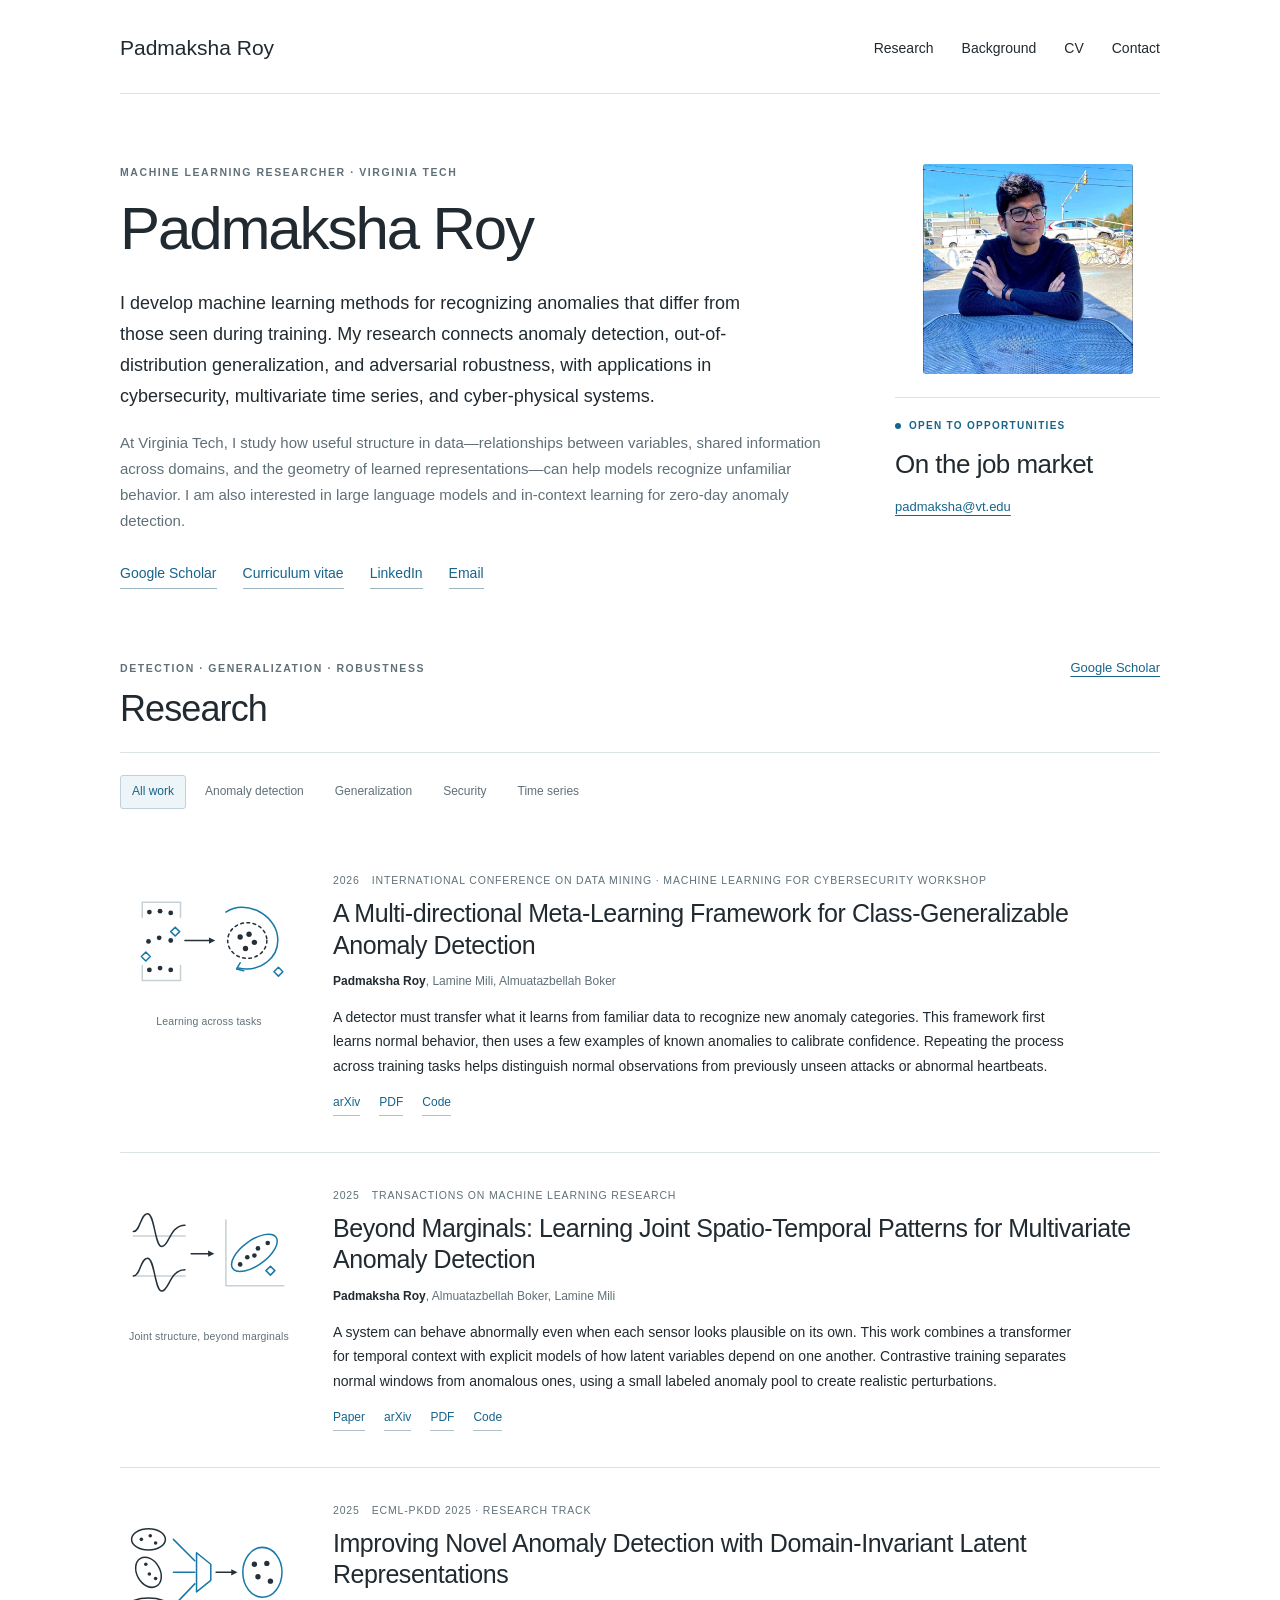
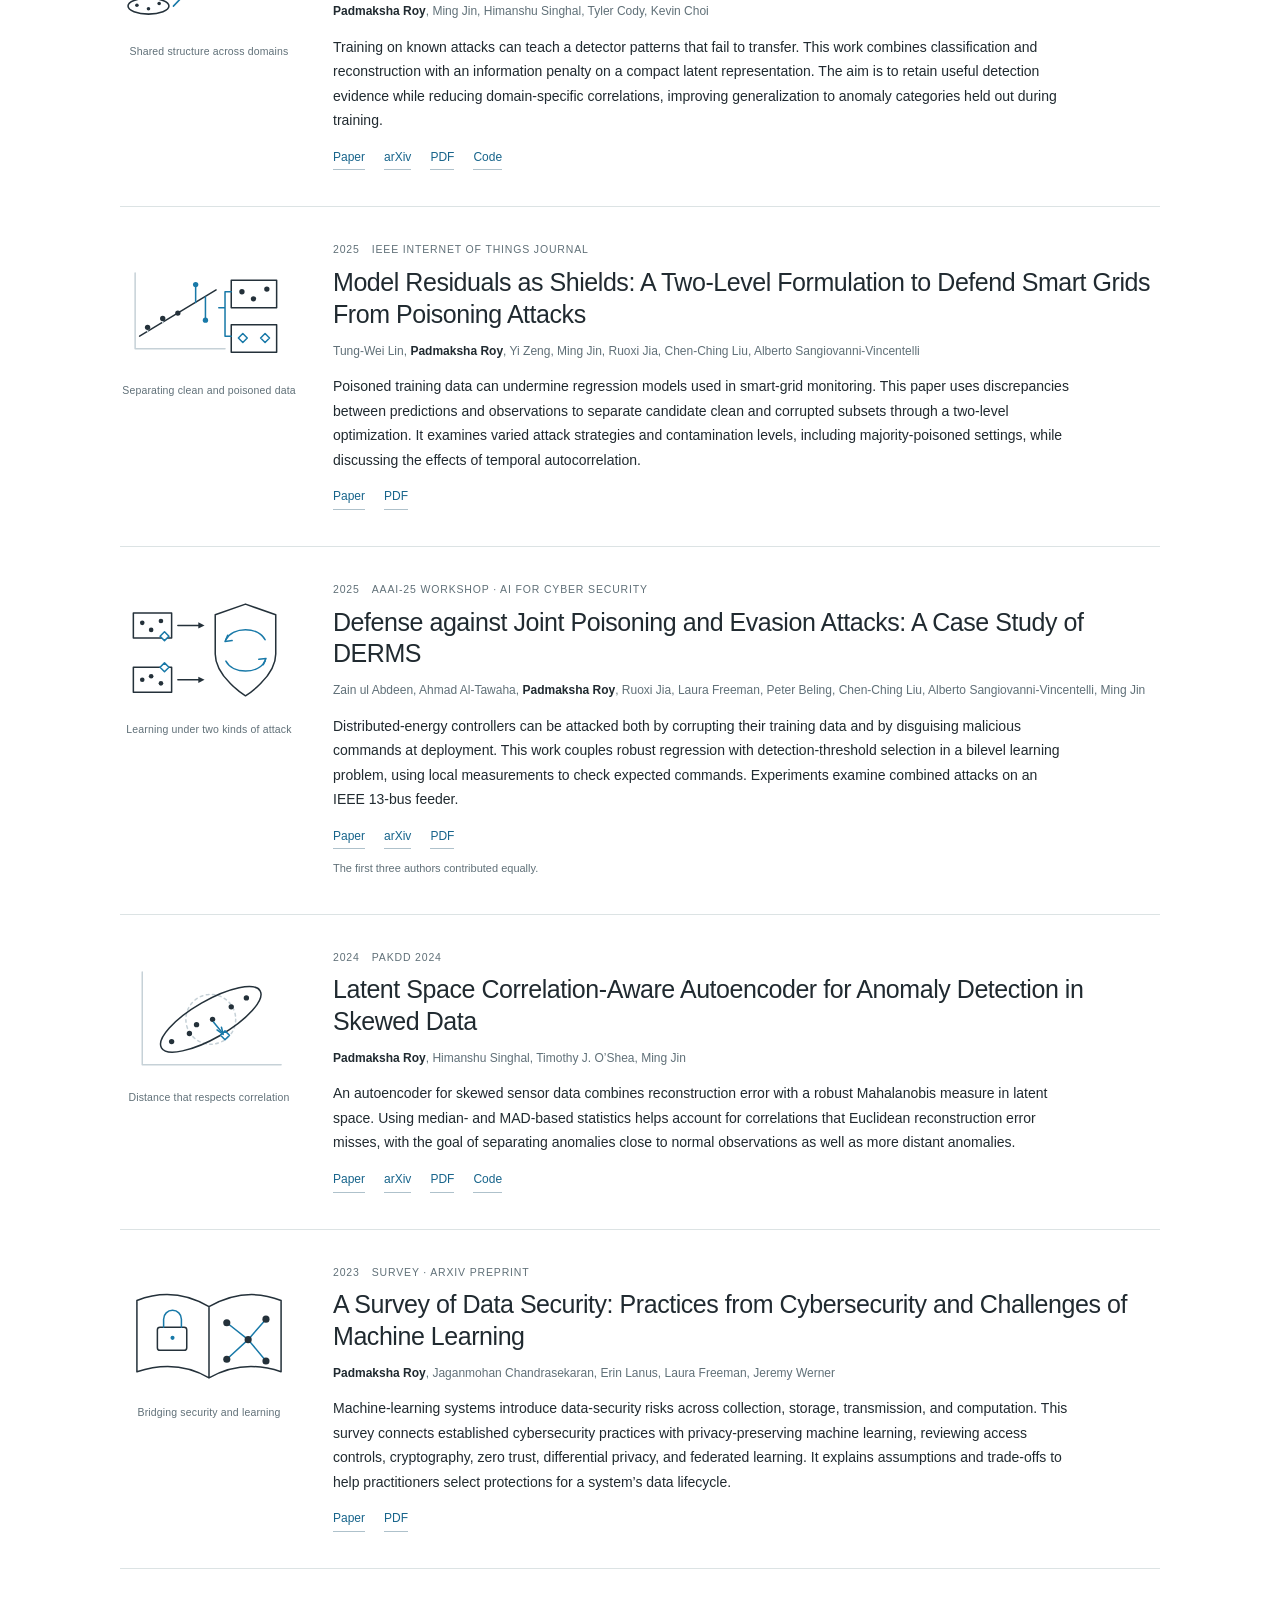
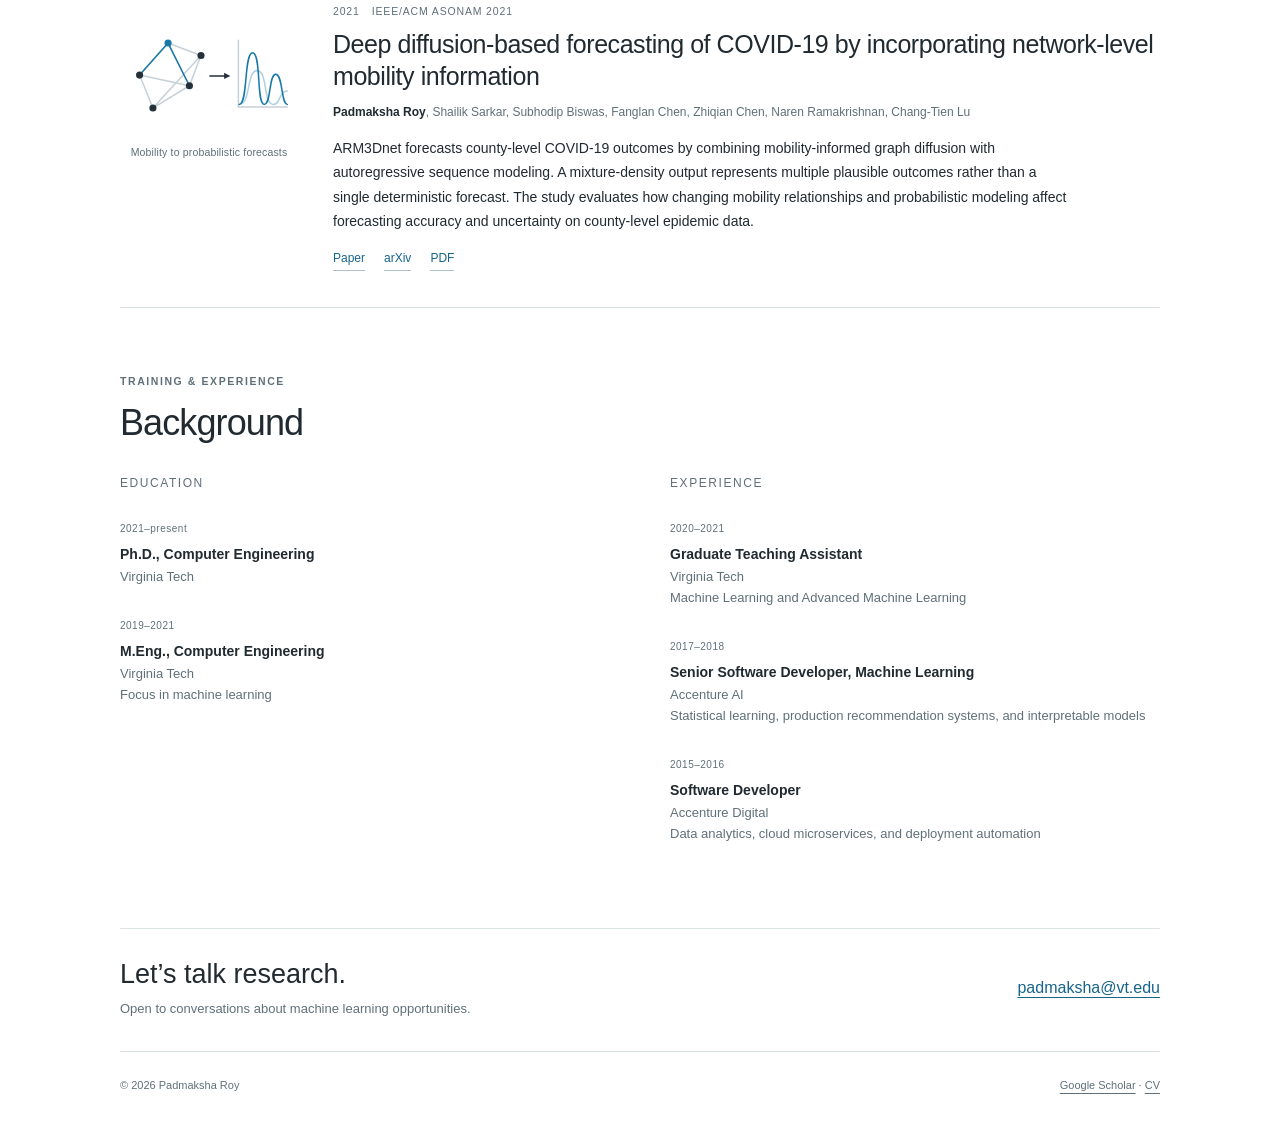
==== commit a70d35f6: "Update index.html" ====
--- a/index.html
+++ b/index.html
@@ -1,3 +1,3 @@
 <!doctype html>
 <html lang="en"><head> <meta name="google-site-verification" content="BhKunped2TRMZKUCBYWX9khP-PK7WClr94hbk9p5rhk" /> <meta charset="utf-8"><meta name="viewport" content="width=device-width,initial-scale=1"><title>Padmaksha Roy · Machine Learning Research</title><meta name="description" content="Padmaksha Roy is a machine learning researcher working on anomaly detection, generalization, and adversarial robustness. On the job market."><link rel="canonical" href="https://padmaksha18.github.io/padmaksha-roy/"><meta property="og:type" content="profile"><meta property="og:title" content="Padmaksha Roy · Machine Learning Research"><meta property="og:description" content="Anomaly detection, generalization, and robust learning. On the job market."><meta property="og:url" content="https://padmaksha18.github.io/padmaksha-roy/"><meta property="og:image" content="https://padmaksha18.github.io/padmaksha-roy/padmaksha-roy.png"><meta property="og:image:alt" content="Padmaksha Roy"><meta name="theme-color" content="#ffffff"><link rel="icon" href="favicon.svg" type="image/svg+xml"><link rel="stylesheet" href="site.css?v=d9b78ba7ea"><script src="site.js?v=b074189de1" defer></script><script type="application/ld+json">{"@context": "https://schema.org", "@type": "Person", "name": "Padmaksha Roy", "url": "https://padmaksha18.github.io/padmaksha-roy/", "email": "mailto:padmaksha@vt.edu", "jobTitle": "Machine learning researcher", "affiliation": {"@type": "CollegeOrUniversity", "name": "Virginia Tech"}, "image": "https://padmaksha18.github.io/padmaksha-roy/padmaksha-roy.png", "sameAs": ["https://scholar.google.com/citations?user=MoQnIfcAAAAJ&hl=en", "https://www.linkedin.com/in/padmaksha-roy-b67a36132/"]}</script></head>
-<body><a class="skip" href="#main">Skip to content</a><div class="wrap"><header class="header"><a class="wordmark" href="#about">Padmaksha Roy</a><nav class="nav" aria-label="Main navigation"><a href="#research">Research</a><a href="#background">Background</a><a href="padmaksha-roy-cv.pdf?v=fac1a31495">CV</a><a class="nav-contact" href="mailto:padmaksha@vt.edu">Contact</a></nav></header><main id="main"><section class="hero" id="about" aria-labelledby="name"><div><p class="eyebrow">Machine learning researcher · Virginia Tech</p><h1 id="name">Padmaksha Roy</h1><p class="intro">I develop machine learning methods for recognizing anomalies that differ from those seen during training. My research connects anomaly detection, out-of-distribution generalization, and adversarial robustness, with applications in cybersecurity, multivariate time series, and cyber-physical systems.</p><p class="about">At Virginia Tech, I study how useful structure in data—relationships between variables, shared information across domains, and the geometry of learned representations—can help models recognize unfamiliar behavior. I am also interested in large language models and in-context learning for zero-day anomaly detection.</p><div class="profile-links"><a href="https://scholar.google.com/citations?user=MoQnIfcAAAAJ&amp;hl=en">Google Scholar</a><a href="padmaksha-roy-cv.pdf?v=fac1a31495">Curriculum vitae</a><a href="https://www.linkedin.com/in/padmaksha-roy-b67a36132/">LinkedIn</a><a href="mailto:padmaksha@vt.edu">Email</a></div></div><div class="profile-aside"><figure class="portrait"><img src="padmaksha-roy.png" width="800" height="800" alt="Padmaksha Roy" fetchpriority="high"></figure><aside class="job-market" aria-labelledby="job-market-title"><div class="availability">Open to opportunities</div><h2 id="job-market-title">On the job market</h2><a href="mailto:padmaksha@vt.edu">padmaksha@vt.edu</a></aside></div></section><section id="research" aria-labelledby="research-title"><div class="section-header"><div><p class="kicker">Detection · Generalization · Robustness</p><h2 id="research-title">Research</h2></div><a href="https://scholar.google.com/citations?user=MoQnIfcAAAAJ&amp;hl=en">Google Scholar</a></div><div class="filters" data-filters role="group" aria-label="Filter publications by topic" hidden><button type="button" data-filter="all" aria-pressed="true">All work</button><button type="button" data-filter="anomaly" aria-pressed="false">Anomaly detection</button><button type="button" data-filter="generalization" aria-pressed="false">Generalization</button><button type="button" data-filter="security" aria-pressed="false">Security</button><button type="button" data-filter="time-series" aria-pressed="false">Time series</button></div><p class="filter-status" data-filter-status role="status" aria-live="polite"></p><div class="paper-list"><article class="paper" id="multidirectional-meta-2026" data-paper data-topics="anomaly|generalization" aria-labelledby="multidirectional-meta-2026-title"><figure class="paper-symbol"><svg xmlns="http://www.w3.org/2000/svg" viewBox="0 0 200 140" role="img" aria-labelledby="multidirectional-meta-2026-symbol-title multidirectional-meta-2026-symbol-desc"><title id="multidirectional-meta-2026-symbol-title">Learning across tasks</title><desc id="multidirectional-meta-2026-symbol-desc">Normal-data learning and confidence calibration repeat across tasks; a separate diamond represents an unseen anomaly category.</desc><g fill="none" stroke="#24313a" stroke-width="1.7" stroke-linejoin="round" stroke-linecap="round"><path d="M25 42V25h43v17M25 96v17h43V96" stroke="#c6d1d7"/><circle cx="33" cy="36" r="2.7" fill="#24313a" stroke="none"/><circle cx="45" cy="35" r="2.7" fill="#24313a" stroke="none"/><circle cx="57" cy="37" r="2.7" fill="#24313a" stroke="none"/><circle cx="32" cy="69" r="2.7" fill="#24313a" stroke="none"/><circle cx="44" cy="65" r="2.7" fill="#24313a" stroke="none"/><circle cx="57" cy="68" r="2.7" fill="#24313a" stroke="none"/><circle cx="33" cy="101" r="2.7" fill="#24313a" stroke="none"/><circle cx="45" cy="99" r="2.7" fill="#24313a" stroke="none"/><circle cx="57" cy="101" r="2.7" fill="#24313a" stroke="none"/><path d="M62 53l5 5-5 5-5-5Z" fill="var(--paper)" stroke="#1879a8"/><path d="M29 81l5 5-5 5-5-5Z" fill="var(--paper)" stroke="#1879a8"/><path d="M73 68H101"/><path d="M100 64.5l7 3.5-7 3.5" fill="#24313a" stroke="none"/><path d="M119 36C141 21 174 39 177 63S158 104 133 99" stroke="#1879a8"/><path d="m135 93-4 7 8 2" stroke="#1879a8"/><ellipse cx="143" cy="68" rx="22" ry="20" stroke-dasharray="3 4"/><circle cx="135" cy="64" r="3" fill="#24313a" stroke="none"/><circle cx="145" cy="61" r="3" fill="#24313a" stroke="none"/><circle cx="151" cy="70" r="3" fill="#24313a" stroke="none"/><circle cx="141" cy="77" r="3" fill="#24313a" stroke="none"/><path d="M178 98l5 5-5 5-5-5Z" fill="var(--paper)" stroke="#1879a8"/></g></svg><figcaption>Learning across tasks</figcaption></figure><div><p class="paper-meta"><span class="year">2026</span>International Conference on Data Mining · Machine Learning for Cybersecurity Workshop</p><h3 id="multidirectional-meta-2026-title"><a href="https://arxiv.org/abs/2601.19833">A Multi-directional Meta-Learning Framework for Class-Generalizable Anomaly Detection</a></h3><p class="authors"><strong>Padmaksha Roy</strong>, Lamine Mili, Almuatazbellah Boker</p><p class="summary">A detector must transfer what it learns from familiar data to recognize new anomaly categories. This framework first learns normal behavior, then uses a few examples of known anomalies to calibrate confidence. Repeating the process across training tasks helps distinguish normal observations from previously unseen attacks or abnormal heartbeats.</p><div class="paper-links"><a href="https://arxiv.org/abs/2601.19833">arXiv</a><a href="https://arxiv.org/pdf/2601.19833v1">PDF</a><a href="https://github.com/padmaksha18/Multi-direcitonal-Meta-Learning">Code</a></div></div></article><article class="paper" id="beyond-marginals-2025" data-paper data-topics="anomaly|time-series" aria-labelledby="beyond-marginals-2025-title"><figure class="paper-symbol"><svg xmlns="http://www.w3.org/2000/svg" viewBox="0 0 200 140" role="img" aria-labelledby="beyond-marginals-2025-symbol-title beyond-marginals-2025-symbol-desc"><title id="beyond-marginals-2025-symbol-title">Joint structure, beyond marginals</title><desc id="beyond-marginals-2025-symbol-desc">Temporal traces feed a joint-dependence representation; the off-contour diamond marks a change in relationships between variables.</desc><g fill="none" stroke="#24313a" stroke-width="1.7" stroke-linejoin="round" stroke-linecap="round"><path d="M15 46H73M15 91H73" stroke="#c6d1d7"/><path d="M15 41c8 0 8-20 16-20s8 37 16 37 9-24 26-24M15 91c8 0 8-20 16-20s8 37 16 37 9-24 26-24"/><path d="M80 66H100"/><path d="M99 62.5l7 3.5-7 3.5" fill="#24313a" stroke="none"/><path d="M119 28v74h65" stroke="#c6d1d7"/><ellipse cx="151" cy="65" rx="30" ry="14" transform="rotate(-36 151 65)" stroke="#1879a8"/><circle cx="135" cy="78" r="2.6" fill="#24313a" stroke="none"/><circle cx="143" cy="70" r="2.6" fill="#24313a" stroke="none"/><circle cx="151" cy="68" r="2.6" fill="#24313a" stroke="none"/><circle cx="155" cy="60" r="2.6" fill="#24313a" stroke="none"/><circle cx="166" cy="54" r="2.6" fill="#24313a" stroke="none"/><path d="M169 80l5 5-5 5-5-5Z" fill="var(--paper)" stroke="#1879a8"/></g></svg><figcaption>Joint structure, beyond marginals</figcaption></figure><div><p class="paper-meta"><span class="year">2025</span>Transactions on Machine Learning Research</p><h3 id="beyond-marginals-2025-title"><a href="https://openreview.net/forum?id=iETTv1okjX">Beyond Marginals: Learning Joint Spatio-Temporal Patterns for Multivariate Anomaly Detection</a></h3><p class="authors"><strong>Padmaksha Roy</strong>, Almuatazbellah Boker, Lamine Mili</p><p class="summary">A system can behave abnormally even when each sensor looks plausible on its own. This work combines a transformer for temporal context with explicit models of how latent variables depend on one another. Contrastive training separates normal windows from anomalous ones, using a small labeled anomaly pool to create realistic perturbations.</p><div class="paper-links"><a href="https://openreview.net/forum?id=iETTv1okjX">Paper</a><a href="https://arxiv.org/abs/2509.15033">arXiv</a><a href="https://openreview.net/attachment?id=iETTv1okjX&amp;name=pdf">PDF</a><a href="https://github.com/padmaksha18/DACLM">Code</a></div></div></article><article class="paper" id="domain-invariant-latent-2025" data-paper data-topics="anomaly|generalization" aria-labelledby="domain-invariant-latent-2025-title"><figure class="paper-symbol"><svg xmlns="http://www.w3.org/2000/svg" viewBox="0 0 200 140" role="img" aria-labelledby="domain-invariant-latent-2025-symbol-title domain-invariant-latent-2025-symbol-desc"><title id="domain-invariant-latent-2025-symbol-title">Shared structure across domains</title><desc id="domain-invariant-latent-2025-symbol-desc">Different source-domain clusters pass through a compact bottleneck into a shared representation, reducing domain-specific variation.</desc><g fill="none" stroke="#24313a" stroke-width="1.7" stroke-linejoin="round" stroke-linecap="round"><ellipse cx="32" cy="33" rx="19" ry="12"/><ellipse cx="32" cy="70" rx="13" ry="18" transform="rotate(-30 32 70)"/><ellipse cx="32" cy="108" rx="23" ry="9"/><circle cx="24" cy="33" r="2" fill="#24313a" stroke="none"/><circle cx="34" cy="29" r="2" fill="#24313a" stroke="none"/><circle cx="40" cy="37" r="2" fill="#24313a" stroke="none"/><circle cx="29" cy="61" r="2" fill="#24313a" stroke="none"/><circle cx="33" cy="72" r="2" fill="#24313a" stroke="none"/><circle cx="40" cy="77" r="2" fill="#24313a" stroke="none"/><circle cx="19" cy="107" r="2" fill="#24313a" stroke="none"/><circle cx="32" cy="111" r="2" fill="#24313a" stroke="none"/><circle cx="44" cy="105" r="2" fill="#24313a" stroke="none"/><path d="M60 33 84 57M60 70H84M60 108 84 83M86 48l16 13v18L86 92Z" stroke="#1879a8"/><path d="M108 70H126"/><path d="M125 66.5l7 3.5-7 3.5" fill="#24313a" stroke="none"/><ellipse cx="160" cy="70" rx="22" ry="28" stroke="#1879a8"/><circle cx="151" cy="61" r="3" fill="#24313a" stroke="none"/><circle cx="165" cy="60" r="3" fill="#24313a" stroke="none"/><circle cx="155" cy="75" r="3" fill="#24313a" stroke="none"/><circle cx="169" cy="80" r="3" fill="#24313a" stroke="none"/></g></svg><figcaption>Shared structure across domains</figcaption></figure><div><p class="paper-meta"><span class="year">2025</span>ECML-PKDD 2025 · Research Track</p><h3 id="domain-invariant-latent-2025-title"><a href="https://link.springer.com/chapter/10.1007/978-3-032-05962-8_7">Improving Novel Anomaly Detection with Domain-Invariant Latent Representations</a></h3><p class="authors"><strong>Padmaksha Roy</strong>, Ming Jin, Himanshu Singhal, Tyler Cody, Kevin Choi</p><p class="summary">Training on known attacks can teach a detector patterns that fail to transfer. This work combines classification and reconstruction with an information penalty on a compact latent representation. The aim is to retain useful detection evidence while reducing domain-specific correlations, improving generalization to anomaly categories held out during training.</p><div class="paper-links"><a href="https://link.springer.com/chapter/10.1007/978-3-032-05962-8_7">Paper</a><a href="https://arxiv.org/abs/2312.17300">arXiv</a><a href="https://arxiv.org/pdf/2312.17300v5">PDF</a><a href="https://github.com/padmaksha18/MTRAE">Code</a></div></div></article><article class="paper" id="model-residuals-2025" data-paper data-topics="security" aria-labelledby="model-residuals-2025-title"><figure class="paper-symbol"><svg xmlns="http://www.w3.org/2000/svg" viewBox="0 0 200 140" role="img" aria-labelledby="model-residuals-2025-symbol-title model-residuals-2025-symbol-desc"><title id="model-residuals-2025-symbol-title">Separating clean and poisoned data</title><desc id="model-residuals-2025-symbol-desc">Prediction residuals help partition candidate clean and poisoned subsets in a two-level robust regression problem.</desc><g fill="none" stroke="#24313a" stroke-width="1.7" stroke-linejoin="round" stroke-linecap="round"><path d="M17 112V27M17 112h101" stroke="#c6d1d7"/><path d="m22 98 86-52"/><path d="M31 88V93" stroke="#c6d1d7"/><circle cx="31" cy="88" r="3" fill="#24313a" stroke="none"/><path d="M48 78V83" stroke="#c6d1d7"/><circle cx="48" cy="78" r="3" fill="#24313a" stroke="none"/><path d="M65 72V72" stroke="#c6d1d7"/><circle cx="65" cy="72" r="3" fill="#24313a" stroke="none"/><path d="M85 40V60" stroke="#1879a8"/><circle cx="85" cy="40" r="3" fill="#1879a8" stroke="none"/><path d="M96 80V54" stroke="#1879a8"/><circle cx="96" cy="80" r="3" fill="#1879a8" stroke="none"/><path d="M125 35h51v31h-51ZM125 85h51v31h-51Z"/><circle cx="137" cy="48" r="3" fill="#24313a" stroke="none"/><circle cx="150" cy="56" r="3" fill="#24313a" stroke="none"/><circle cx="165" cy="45" r="3" fill="#24313a" stroke="none"/><path d="M138 95l5 5-5 5-5-5Z" fill="var(--paper)" stroke="#1879a8"/><path d="M163 95l5 5-5 5-5-5Z" fill="var(--paper)" stroke="#1879a8"/><path d="M111 66h7M118 48v50M118 48h7M118 98h7" stroke="#1879a8"/></g></svg><figcaption>Separating clean and poisoned data</figcaption></figure><div><p class="paper-meta"><span class="year">2025</span>IEEE Internet of Things Journal</p><h3 id="model-residuals-2025-title"><a href="https://doi.org/10.1109/JIOT.2025.3575005">Model Residuals as Shields: A Two-Level Formulation to Defend Smart Grids From Poisoning Attacks</a></h3><p class="authors">Tung-Wei Lin, <strong>Padmaksha Roy</strong>, Yi Zeng, Ming Jin, Ruoxi Jia, Chen-Ching Liu, Alberto Sangiovanni-Vincentelli</p><p class="summary">Poisoned training data can undermine regression models used in smart-grid monitoring. This paper uses discrepancies between predictions and observations to separate candidate clean and corrupted subsets through a two-level optimization. It examines varied attack strategies and contamination levels, including majority-poisoned settings, while discussing the effects of temporal autocorrelation.</p><div class="paper-links"><a href="https://doi.org/10.1109/JIOT.2025.3575005">Paper</a><a href="https://waynelin567.github.io/files/res.pdf">PDF</a></div></div></article><article class="paper" id="derms-joint-attacks-2025" data-paper data-topics="anomaly|security" aria-labelledby="derms-joint-attacks-2025-title"><figure class="paper-symbol"><svg xmlns="http://www.w3.org/2000/svg" viewBox="0 0 200 140" role="img" aria-labelledby="derms-joint-attacks-2025-symbol-title derms-joint-attacks-2025-symbol-desc"><title id="derms-joint-attacks-2025-symbol-title">Learning under two kinds of attack</title><desc id="derms-joint-attacks-2025-symbol-desc">Corrupted training samples and disguised deployment inputs are considered together through two coupled levels of defense.</desc><g fill="none" stroke="#24313a" stroke-width="1.7" stroke-linejoin="round" stroke-linecap="round"><path d="M15 27h43v28H15ZM15 88h43v28H15Z"/><circle cx="25" cy="38" r="2.6" fill="#24313a" stroke="none"/><circle cx="35" cy="46" r="2.6" fill="#24313a" stroke="none"/><circle cx="46" cy="36" r="2.6" fill="#24313a" stroke="none"/><circle cx="25" cy="102" r="2.6" fill="#24313a" stroke="none"/><circle cx="35" cy="98" r="2.6" fill="#24313a" stroke="none"/><circle cx="46" cy="106" r="2.6" fill="#24313a" stroke="none"/><path d="M50 48l5 5-5 5-5-5Z" fill="var(--paper)" stroke="#1879a8"/><path d="M50 83l5 5-5 5-5-5Z" fill="var(--paper)" stroke="#1879a8"/><path d="M65 41H89"/><path d="M88 37.5l7 3.5-7 3.5" fill="#24313a" stroke="none"/><path d="M65 102H89"/><path d="M88 98.5l7 3.5-7 3.5" fill="#24313a" stroke="none"/><path d="m107 29 34-12 34 12v44c0 26-34 47-34 47s-34-21-34-47Z"/><path d="M119 57c8-15 36-15 44 0M119 81c8 15 36 15 44 0" stroke="#1879a8"/><path d="m121 52-3 7 8-1m35 27 3-7-8 1" stroke="#1879a8"/></g></svg><figcaption>Learning under two kinds of attack</figcaption></figure><div><p class="paper-meta"><span class="year">2025</span>AAAI-25 Workshop · AI for Cyber Security</p><h3 id="derms-joint-attacks-2025-title"><a href="https://aics.site/AICS2025/program.html">Defense against Joint Poisoning and Evasion Attacks: A Case Study of DERMS</a></h3><p class="authors">Zain ul Abdeen, Ahmad Al-Tawaha, <strong>Padmaksha Roy</strong>, Ruoxi Jia, Laura Freeman, Peter Beling, Chen-Ching Liu, Alberto Sangiovanni-Vincentelli, Ming Jin</p><p class="summary">Distributed-energy controllers can be attacked both by corrupting their training data and by disguising malicious commands at deployment. This work couples robust regression with detection-threshold selection in a bilevel learning problem, using local measurements to check expected commands. Experiments examine combined attacks on an IEEE 13-bus feeder.</p><div class="paper-links"><a href="https://aics.site/AICS2025/program.html">Paper</a><a href="https://arxiv.org/abs/2405.02989">arXiv</a><a href="https://aics.site/AICS2025/AAAI25_cybersecurity_Camera_Ready.pdf">PDF</a></div><p class="note">The first three authors contributed equally.</p></div></article><article class="paper" id="correlation-aware-ae-2024" data-paper data-topics="anomaly|time-series" aria-labelledby="correlation-aware-ae-2024-title"><figure class="paper-symbol"><svg xmlns="http://www.w3.org/2000/svg" viewBox="0 0 200 140" role="img" aria-labelledby="correlation-aware-ae-2024-symbol-title correlation-aware-ae-2024-symbol-desc"><title id="correlation-aware-ae-2024-symbol-title">Distance that respects correlation</title><desc id="correlation-aware-ae-2024-symbol-desc">A tilted correlation ellipse distinguishes distance along a learned distribution from a nearby point outside that distribution.</desc><g fill="none" stroke="#24313a" stroke-width="1.7" stroke-linejoin="round" stroke-linecap="round"><path d="M25 17v104h156" stroke="#c6d1d7"/><circle cx="102" cy="70" r="28" stroke="#c6d1d7" stroke-dasharray="3 4"/><ellipse cx="102" cy="70" rx="64" ry="21" transform="rotate(-30 102 70)"/><circle cx="58" cy="95" r="3" fill="#24313a" stroke="none"/><circle cx="78" cy="86" r="3" fill="#24313a" stroke="none"/><circle cx="86" cy="76" r="3" fill="#24313a" stroke="none"/><circle cx="104" cy="70" r="3" fill="#24313a" stroke="none"/><circle cx="125" cy="56" r="3" fill="#24313a" stroke="none"/><circle cx="142" cy="46" r="3" fill="#24313a" stroke="none"/><path d="M118 83l5 5-5 5-5-5Z" fill="var(--paper)" stroke="#1879a8"/><path d="M105 73 114 84" stroke="#1879a8"/><path d="m109 82 7 5-2-8" stroke="#1879a8"/></g></svg><figcaption>Distance that respects correlation</figcaption></figure><div><p class="paper-meta"><span class="year">2024</span>PAKDD 2024</p><h3 id="correlation-aware-ae-2024-title"><a href="https://link.springer.com/chapter/10.1007/978-981-97-2242-6_6">Latent Space Correlation-Aware Autoencoder for Anomaly Detection in Skewed Data</a></h3><p class="authors"><strong>Padmaksha Roy</strong>, Himanshu Singhal, Timothy J. O’Shea, Ming Jin</p><p class="summary">An autoencoder for skewed sensor data combines reconstruction error with a robust Mahalanobis measure in latent space. Using median- and MAD-based statistics helps account for correlations that Euclidean reconstruction error misses, with the goal of separating anomalies close to normal observations as well as more distant anomalies.</p><div class="paper-links"><a href="https://link.springer.com/chapter/10.1007/978-981-97-2242-6_6">Paper</a><a href="https://arxiv.org/abs/2301.00462">arXiv</a><a href="https://arxiv.org/pdf/2301.00462">PDF</a><a href="https://github.com/padmaksha18/DRMDIT-AE/">Code</a></div></div></article><article class="paper" id="data-security-survey-2023" data-paper data-topics="security" aria-labelledby="data-security-survey-2023-title"><figure class="paper-symbol"><svg xmlns="http://www.w3.org/2000/svg" viewBox="0 0 200 140" role="img" aria-labelledby="data-security-survey-2023-symbol-title data-security-survey-2023-symbol-desc"><title id="data-security-survey-2023-symbol-title">Bridging security and learning</title><desc id="data-security-survey-2023-symbol-desc">An open book bridges established data-security controls, shown by a lock, with distributed machine-learning systems.</desc><g fill="none" stroke="#24313a" stroke-width="1.7" stroke-linejoin="round" stroke-linecap="round"><path d="M19 32c31-12 59-6 81 7 23-13 51-19 81-7v80c-30-10-58-6-81 7-22-13-50-17-81-7ZM100 39v80"/><rect x="42" y="62" width="33" height="26" rx="3"/><path d="M49 62v-9a10 10 0 0 1 20 0v9" stroke="#1879a8"/><circle cx="59" cy="74" r="2.3" fill="#1879a8" stroke="none"/><path d="m120 57 24 19 20-23M144 76l20 24M120 98l24-22" stroke="#1879a8"/><circle cx="120" cy="57" r="4" fill="#24313a" stroke="none"/><circle cx="144" cy="76" r="4" fill="#24313a" stroke="none"/><circle cx="164" cy="53" r="4" fill="#24313a" stroke="none"/><circle cx="164" cy="100" r="4" fill="#24313a" stroke="none"/><circle cx="120" cy="98" r="4" fill="#24313a" stroke="none"/></g></svg><figcaption>Bridging security and learning</figcaption></figure><div><p class="paper-meta"><span class="year">2023</span>Survey · arXiv preprint</p><h3 id="data-security-survey-2023-title"><a href="https://arxiv.org/abs/2310.04513">A Survey of Data Security: Practices from Cybersecurity and Challenges of Machine Learning</a></h3><p class="authors"><strong>Padmaksha Roy</strong>, Jaganmohan Chandrasekaran, Erin Lanus, Laura Freeman, Jeremy Werner</p><p class="summary">Machine-learning systems introduce data-security risks across collection, storage, transmission, and computation. This survey connects established cybersecurity practices with privacy-preserving machine learning, reviewing access controls, cryptography, zero trust, differential privacy, and federated learning. It explains assumptions and trade-offs to help practitioners select protections for a system’s data lifecycle.</p><div class="paper-links"><a href="https://arxiv.org/abs/2310.04513">Paper</a><a href="https://arxiv.org/pdf/2310.04513">PDF</a></div></div></article><article class="paper" id="covid-diffusion-2021" data-paper data-topics="time-series" aria-labelledby="covid-diffusion-2021-title"><figure class="paper-symbol"><svg xmlns="http://www.w3.org/2000/svg" viewBox="0 0 200 140" role="img" aria-labelledby="covid-diffusion-2021-symbol-title covid-diffusion-2021-symbol-desc"><title id="covid-diffusion-2021-symbol-title">Mobility to probabilistic forecasts</title><desc id="covid-diffusion-2021-symbol-desc">Directed mobility between county nodes informs a forecast with multiple plausible outcomes, represented by mixture-density curves.</desc><g fill="none" stroke="#24313a" stroke-width="1.7" stroke-linejoin="round" stroke-linecap="round"><path d="m22 72 32-36 24 48-41 25Zm32-36 37 14-13 34M22 72l56 12M37 109l54-59" stroke="#c6d1d7"/><path d="m22 72 32-36M54 36l24 48" stroke="#1879a8"/><circle cx="22" cy="72" r="4" fill="#24313a" stroke="none"/><circle cx="54" cy="36" r="4" fill="#1879a8" stroke="none"/><circle cx="78" cy="84" r="4" fill="#24313a" stroke="none"/><circle cx="37" cy="109" r="4" fill="#24313a" stroke="none"/><circle cx="91" cy="50" r="4" fill="#24313a" stroke="none"/><path d="M101 73H118"/><path d="M117 69.5l7 3.5-7 3.5" fill="#24313a" stroke="none"/><path d="M133 33v75h55" stroke="#c6d1d7"/><path d="M134 105c10 0 5-58 15-58s4 58 13 58c8 0 5-34 13-34s6 34 13 34" stroke="#1879a8"/><path d="M134 105c13 0 8-38 20-38s7 38 18 38c9 0 6-15 16-15" stroke="#1879a8" opacity=".35"/></g></svg><figcaption>Mobility to probabilistic forecasts</figcaption></figure><div><p class="paper-meta"><span class="year">2021</span>IEEE/ACM ASONAM 2021</p><h3 id="covid-diffusion-2021-title"><a href="https://doi.org/10.1145/3487351.3488334">Deep diffusion-based forecasting of COVID-19 by incorporating network-level mobility information</a></h3><p class="authors"><strong>Padmaksha Roy</strong>, Shailik Sarkar, Subhodip Biswas, Fanglan Chen, Zhiqian Chen, Naren Ramakrishnan, Chang-Tien Lu</p><p class="summary">ARM3Dnet forecasts county-level COVID-19 outcomes by combining mobility-informed graph diffusion with autoregressive sequence modeling. A mixture-density output represents multiple plausible outcomes rather than a single deterministic forecast. The study evaluates how changing mobility relationships and probabilistic modeling affect forecasting accuracy and uncertainty on county-level epidemic data.</p><div class="paper-links"><a href="https://doi.org/10.1145/3487351.3488334">Paper</a><a href="https://arxiv.org/abs/2111.05199">arXiv</a><a href="https://people.cs.vt.edu/ctlu/Publication/2021/ASONAM-2021-Padmaksha.pdf">PDF</a></div></div></article></div></section><section class="background" id="background" aria-labelledby="background-title"><p class="kicker">Training & experience</p><h2 id="background-title">Background</h2><div class="background-grid"><div class="background-column"><h3>Education</h3><article class="background-entry"><span class="date">2021–present</span><h4>Ph.D., Computer Engineering</h4><p>Virginia Tech</p></article><article class="background-entry"><span class="date">2019–2021</span><h4>M.Eng., Computer Engineering</h4><p>Virginia Tech</p><p>Focus in machine learning</p></article></div><div class="background-column"><h3>Experience</h3><article class="background-entry"><span class="date">2020–2021</span><h4>Graduate Teaching Assistant</h4><p>Virginia Tech</p><p>Machine Learning and Advanced Machine Learning</p></article><article class="background-entry"><span class="date">2017–2018</span><h4>Senior Software Developer, Machine Learning</h4><p>Accenture AI</p><p>Statistical learning, production recommendation systems, and interpretable models</p></article><article class="background-entry"><span class="date">2013–2016</span><h4>Software Developer</h4><p>Accenture Digital</p><p>Data analytics, cloud microservices, and deployment automation</p></article></div></div></section><section class="contact" aria-labelledby="contact-title"><div><h2 id="contact-title">Let’s talk research.</h2><p>Open to conversations about machine learning opportunities.</p></div><a href="mailto:padmaksha@vt.edu">padmaksha@vt.edu</a></section></main><footer class="footer"><span>© 2026 Padmaksha Roy</span><span><a href="https://scholar.google.com/citations?user=MoQnIfcAAAAJ&amp;hl=en">Google Scholar</a> · <a href="padmaksha-roy-cv.pdf?v=fac1a31495">CV</a></span></footer></div></body></html>
+<body><a class="skip" href="#main">Skip to content</a><div class="wrap"><header class="header"><a class="wordmark" href="#about">Padmaksha Roy</a><nav class="nav" aria-label="Main navigation"><a href="#research">Research</a><a href="#background">Background</a><a href="padmaksha-roy-cv.pdf?v=fac1a31495">CV</a><a class="nav-contact" href="mailto:padmaksha@vt.edu">Contact</a></nav></header><main id="main"><section class="hero" id="about" aria-labelledby="name"><div><p class="eyebrow">Machine learning researcher · Virginia Tech</p><h1 id="name">Padmaksha Roy</h1><p class="intro">I develop machine learning methods for recognizing anomalies that differ from those seen during training. My research connects anomaly detection, out-of-distribution generalization, and adversarial robustness, with applications in cybersecurity, multivariate time series, and cyber-physical systems.</p><p class="about">At Virginia Tech, I study how useful structure in data—relationships between variables, shared information across domains, and the geometry of learned representations—can help models recognize unfamiliar behavior. I am also interested in large language models and in-context learning for zero-day anomaly detection.</p><div class="profile-links"><a href="https://scholar.google.com/citations?user=MoQnIfcAAAAJ&amp;hl=en">Google Scholar</a><a href="padmaksha-roy-cv.pdf?v=fac1a31495">Curriculum vitae</a><a href="https://www.linkedin.com/in/padmaksha-roy-b67a36132/">LinkedIn</a><a href="mailto:padmaksha@vt.edu">Email</a></div></div><div class="profile-aside"><figure class="portrait"><img src="padmaksha-roy.png" width="800" height="800" alt="Padmaksha Roy" fetchpriority="high"></figure><aside class="job-market" aria-labelledby="job-market-title"><div class="availability">Open to opportunities</div><h2 id="job-market-title">On the job market</h2><a href="mailto:padmaksha@vt.edu">padmaksha@vt.edu</a></aside></div></section><section id="research" aria-labelledby="research-title"><div class="section-header"><div><p class="kicker">Detection · Generalization · Robustness</p><h2 id="research-title">Research</h2></div><a href="https://scholar.google.com/citations?user=MoQnIfcAAAAJ&amp;hl=en">Google Scholar</a></div><div class="filters" data-filters role="group" aria-label="Filter publications by topic" hidden><button type="button" data-filter="all" aria-pressed="true">All work</button><button type="button" data-filter="anomaly" aria-pressed="false">Anomaly detection</button><button type="button" data-filter="generalization" aria-pressed="false">Generalization</button><button type="button" data-filter="security" aria-pressed="false">Security</button><button type="button" data-filter="time-series" aria-pressed="false">Time series</button></div><p class="filter-status" data-filter-status role="status" aria-live="polite"></p><div class="paper-list"><article class="paper" id="multidirectional-meta-2026" data-paper data-topics="anomaly|generalization" aria-labelledby="multidirectional-meta-2026-title"><figure class="paper-symbol"><svg xmlns="http://www.w3.org/2000/svg" viewBox="0 0 200 140" role="img" aria-labelledby="multidirectional-meta-2026-symbol-title multidirectional-meta-2026-symbol-desc"><title id="multidirectional-meta-2026-symbol-title">Learning across tasks</title><desc id="multidirectional-meta-2026-symbol-desc">Normal-data learning and confidence calibration repeat across tasks; a separate diamond represents an unseen anomaly category.</desc><g fill="none" stroke="#24313a" stroke-width="1.7" stroke-linejoin="round" stroke-linecap="round"><path d="M25 42V25h43v17M25 96v17h43V96" stroke="#c6d1d7"/><circle cx="33" cy="36" r="2.7" fill="#24313a" stroke="none"/><circle cx="45" cy="35" r="2.7" fill="#24313a" stroke="none"/><circle cx="57" cy="37" r="2.7" fill="#24313a" stroke="none"/><circle cx="32" cy="69" r="2.7" fill="#24313a" stroke="none"/><circle cx="44" cy="65" r="2.7" fill="#24313a" stroke="none"/><circle cx="57" cy="68" r="2.7" fill="#24313a" stroke="none"/><circle cx="33" cy="101" r="2.7" fill="#24313a" stroke="none"/><circle cx="45" cy="99" r="2.7" fill="#24313a" stroke="none"/><circle cx="57" cy="101" r="2.7" fill="#24313a" stroke="none"/><path d="M62 53l5 5-5 5-5-5Z" fill="var(--paper)" stroke="#1879a8"/><path d="M29 81l5 5-5 5-5-5Z" fill="var(--paper)" stroke="#1879a8"/><path d="M73 68H101"/><path d="M100 64.5l7 3.5-7 3.5" fill="#24313a" stroke="none"/><path d="M119 36C141 21 174 39 177 63S158 104 133 99" stroke="#1879a8"/><path d="m135 93-4 7 8 2" stroke="#1879a8"/><ellipse cx="143" cy="68" rx="22" ry="20" stroke-dasharray="3 4"/><circle cx="135" cy="64" r="3" fill="#24313a" stroke="none"/><circle cx="145" cy="61" r="3" fill="#24313a" stroke="none"/><circle cx="151" cy="70" r="3" fill="#24313a" stroke="none"/><circle cx="141" cy="77" r="3" fill="#24313a" stroke="none"/><path d="M178 98l5 5-5 5-5-5Z" fill="var(--paper)" stroke="#1879a8"/></g></svg><figcaption>Learning across tasks</figcaption></figure><div><p class="paper-meta"><span class="year">2026</span>International Conference on Data Mining · Machine Learning for Cybersecurity Workshop</p><h3 id="multidirectional-meta-2026-title"><a href="https://arxiv.org/abs/2601.19833">A Multi-directional Meta-Learning Framework for Class-Generalizable Anomaly Detection</a></h3><p class="authors"><strong>Padmaksha Roy</strong>, Lamine Mili, Almuatazbellah Boker</p><p class="summary">A detector must transfer what it learns from familiar data to recognize new anomaly categories. This framework first learns normal behavior, then uses a few examples of known anomalies to calibrate confidence. Repeating the process across training tasks helps distinguish normal observations from previously unseen attacks or abnormal heartbeats.</p><div class="paper-links"><a href="https://arxiv.org/abs/2601.19833">arXiv</a><a href="https://arxiv.org/pdf/2601.19833v1">PDF</a><a href="https://github.com/padmaksha18/Multi-direcitonal-Meta-Learning">Code</a></div></div></article><article class="paper" id="beyond-marginals-2025" data-paper data-topics="anomaly|time-series" aria-labelledby="beyond-marginals-2025-title"><figure class="paper-symbol"><svg xmlns="http://www.w3.org/2000/svg" viewBox="0 0 200 140" role="img" aria-labelledby="beyond-marginals-2025-symbol-title beyond-marginals-2025-symbol-desc"><title id="beyond-marginals-2025-symbol-title">Joint structure, beyond marginals</title><desc id="beyond-marginals-2025-symbol-desc">Temporal traces feed a joint-dependence representation; the off-contour diamond marks a change in relationships between variables.</desc><g fill="none" stroke="#24313a" stroke-width="1.7" stroke-linejoin="round" stroke-linecap="round"><path d="M15 46H73M15 91H73" stroke="#c6d1d7"/><path d="M15 41c8 0 8-20 16-20s8 37 16 37 9-24 26-24M15 91c8 0 8-20 16-20s8 37 16 37 9-24 26-24"/><path d="M80 66H100"/><path d="M99 62.5l7 3.5-7 3.5" fill="#24313a" stroke="none"/><path d="M119 28v74h65" stroke="#c6d1d7"/><ellipse cx="151" cy="65" rx="30" ry="14" transform="rotate(-36 151 65)" stroke="#1879a8"/><circle cx="135" cy="78" r="2.6" fill="#24313a" stroke="none"/><circle cx="143" cy="70" r="2.6" fill="#24313a" stroke="none"/><circle cx="151" cy="68" r="2.6" fill="#24313a" stroke="none"/><circle cx="155" cy="60" r="2.6" fill="#24313a" stroke="none"/><circle cx="166" cy="54" r="2.6" fill="#24313a" stroke="none"/><path d="M169 80l5 5-5 5-5-5Z" fill="var(--paper)" stroke="#1879a8"/></g></svg><figcaption>Joint structure, beyond marginals</figcaption></figure><div><p class="paper-meta"><span class="year">2025</span>Transactions on Machine Learning Research</p><h3 id="beyond-marginals-2025-title"><a href="https://openreview.net/forum?id=iETTv1okjX">Beyond Marginals: Learning Joint Spatio-Temporal Patterns for Multivariate Anomaly Detection</a></h3><p class="authors"><strong>Padmaksha Roy</strong>, Almuatazbellah Boker, Lamine Mili</p><p class="summary">A system can behave abnormally even when each sensor looks plausible on its own. This work combines a transformer for temporal context with explicit models of how latent variables depend on one another. Contrastive training separates normal windows from anomalous ones, using a small labeled anomaly pool to create realistic perturbations.</p><div class="paper-links"><a href="https://openreview.net/forum?id=iETTv1okjX">Paper</a><a href="https://arxiv.org/abs/2509.15033">arXiv</a><a href="https://openreview.net/attachment?id=iETTv1okjX&amp;name=pdf">PDF</a><a href="https://github.com/padmaksha18/DACLM">Code</a></div></div></article><article class="paper" id="domain-invariant-latent-2025" data-paper data-topics="anomaly|generalization" aria-labelledby="domain-invariant-latent-2025-title"><figure class="paper-symbol"><svg xmlns="http://www.w3.org/2000/svg" viewBox="0 0 200 140" role="img" aria-labelledby="domain-invariant-latent-2025-symbol-title domain-invariant-latent-2025-symbol-desc"><title id="domain-invariant-latent-2025-symbol-title">Shared structure across domains</title><desc id="domain-invariant-latent-2025-symbol-desc">Different source-domain clusters pass through a compact bottleneck into a shared representation, reducing domain-specific variation.</desc><g fill="none" stroke="#24313a" stroke-width="1.7" stroke-linejoin="round" stroke-linecap="round"><ellipse cx="32" cy="33" rx="19" ry="12"/><ellipse cx="32" cy="70" rx="13" ry="18" transform="rotate(-30 32 70)"/><ellipse cx="32" cy="108" rx="23" ry="9"/><circle cx="24" cy="33" r="2" fill="#24313a" stroke="none"/><circle cx="34" cy="29" r="2" fill="#24313a" stroke="none"/><circle cx="40" cy="37" r="2" fill="#24313a" stroke="none"/><circle cx="29" cy="61" r="2" fill="#24313a" stroke="none"/><circle cx="33" cy="72" r="2" fill="#24313a" stroke="none"/><circle cx="40" cy="77" r="2" fill="#24313a" stroke="none"/><circle cx="19" cy="107" r="2" fill="#24313a" stroke="none"/><circle cx="32" cy="111" r="2" fill="#24313a" stroke="none"/><circle cx="44" cy="105" r="2" fill="#24313a" stroke="none"/><path d="M60 33 84 57M60 70H84M60 108 84 83M86 48l16 13v18L86 92Z" stroke="#1879a8"/><path d="M108 70H126"/><path d="M125 66.5l7 3.5-7 3.5" fill="#24313a" stroke="none"/><ellipse cx="160" cy="70" rx="22" ry="28" stroke="#1879a8"/><circle cx="151" cy="61" r="3" fill="#24313a" stroke="none"/><circle cx="165" cy="60" r="3" fill="#24313a" stroke="none"/><circle cx="155" cy="75" r="3" fill="#24313a" stroke="none"/><circle cx="169" cy="80" r="3" fill="#24313a" stroke="none"/></g></svg><figcaption>Shared structure across domains</figcaption></figure><div><p class="paper-meta"><span class="year">2025</span>ECML-PKDD 2025 · Research Track</p><h3 id="domain-invariant-latent-2025-title"><a href="https://link.springer.com/chapter/10.1007/978-3-032-05962-8_7">Improving Novel Anomaly Detection with Domain-Invariant Latent Representations</a></h3><p class="authors"><strong>Padmaksha Roy</strong>, Ming Jin, Himanshu Singhal, Tyler Cody, Kevin Choi</p><p class="summary">Training on known attacks can teach a detector patterns that fail to transfer. This work combines classification and reconstruction with an information penalty on a compact latent representation. The aim is to retain useful detection evidence while reducing domain-specific correlations, improving generalization to anomaly categories held out during training.</p><div class="paper-links"><a href="https://link.springer.com/chapter/10.1007/978-3-032-05962-8_7">Paper</a><a href="https://arxiv.org/abs/2312.17300">arXiv</a><a href="https://arxiv.org/pdf/2312.17300v5">PDF</a><a href="https://github.com/padmaksha18/MTRAE">Code</a></div></div></article><article class="paper" id="model-residuals-2025" data-paper data-topics="security" aria-labelledby="model-residuals-2025-title"><figure class="paper-symbol"><svg xmlns="http://www.w3.org/2000/svg" viewBox="0 0 200 140" role="img" aria-labelledby="model-residuals-2025-symbol-title model-residuals-2025-symbol-desc"><title id="model-residuals-2025-symbol-title">Separating clean and poisoned data</title><desc id="model-residuals-2025-symbol-desc">Prediction residuals help partition candidate clean and poisoned subsets in a two-level robust regression problem.</desc><g fill="none" stroke="#24313a" stroke-width="1.7" stroke-linejoin="round" stroke-linecap="round"><path d="M17 112V27M17 112h101" stroke="#c6d1d7"/><path d="m22 98 86-52"/><path d="M31 88V93" stroke="#c6d1d7"/><circle cx="31" cy="88" r="3" fill="#24313a" stroke="none"/><path d="M48 78V83" stroke="#c6d1d7"/><circle cx="48" cy="78" r="3" fill="#24313a" stroke="none"/><path d="M65 72V72" stroke="#c6d1d7"/><circle cx="65" cy="72" r="3" fill="#24313a" stroke="none"/><path d="M85 40V60" stroke="#1879a8"/><circle cx="85" cy="40" r="3" fill="#1879a8" stroke="none"/><path d="M96 80V54" stroke="#1879a8"/><circle cx="96" cy="80" r="3" fill="#1879a8" stroke="none"/><path d="M125 35h51v31h-51ZM125 85h51v31h-51Z"/><circle cx="137" cy="48" r="3" fill="#24313a" stroke="none"/><circle cx="150" cy="56" r="3" fill="#24313a" stroke="none"/><circle cx="165" cy="45" r="3" fill="#24313a" stroke="none"/><path d="M138 95l5 5-5 5-5-5Z" fill="var(--paper)" stroke="#1879a8"/><path d="M163 95l5 5-5 5-5-5Z" fill="var(--paper)" stroke="#1879a8"/><path d="M111 66h7M118 48v50M118 48h7M118 98h7" stroke="#1879a8"/></g></svg><figcaption>Separating clean and poisoned data</figcaption></figure><div><p class="paper-meta"><span class="year">2025</span>IEEE Internet of Things Journal</p><h3 id="model-residuals-2025-title"><a href="https://doi.org/10.1109/JIOT.2025.3575005">Model Residuals as Shields: A Two-Level Formulation to Defend Smart Grids From Poisoning Attacks</a></h3><p class="authors">Tung-Wei Lin, <strong>Padmaksha Roy</strong>, Yi Zeng, Ming Jin, Ruoxi Jia, Chen-Ching Liu, Alberto Sangiovanni-Vincentelli</p><p class="summary">Poisoned training data can undermine regression models used in smart-grid monitoring. This paper uses discrepancies between predictions and observations to separate candidate clean and corrupted subsets through a two-level optimization. It examines varied attack strategies and contamination levels, including majority-poisoned settings, while discussing the effects of temporal autocorrelation.</p><div class="paper-links"><a href="https://doi.org/10.1109/JIOT.2025.3575005">Paper</a><a href="https://waynelin567.github.io/files/res.pdf">PDF</a></div></div></article><article class="paper" id="derms-joint-attacks-2025" data-paper data-topics="anomaly|security" aria-labelledby="derms-joint-attacks-2025-title"><figure class="paper-symbol"><svg xmlns="http://www.w3.org/2000/svg" viewBox="0 0 200 140" role="img" aria-labelledby="derms-joint-attacks-2025-symbol-title derms-joint-attacks-2025-symbol-desc"><title id="derms-joint-attacks-2025-symbol-title">Learning under two kinds of attack</title><desc id="derms-joint-attacks-2025-symbol-desc">Corrupted training samples and disguised deployment inputs are considered together through two coupled levels of defense.</desc><g fill="none" stroke="#24313a" stroke-width="1.7" stroke-linejoin="round" stroke-linecap="round"><path d="M15 27h43v28H15ZM15 88h43v28H15Z"/><circle cx="25" cy="38" r="2.6" fill="#24313a" stroke="none"/><circle cx="35" cy="46" r="2.6" fill="#24313a" stroke="none"/><circle cx="46" cy="36" r="2.6" fill="#24313a" stroke="none"/><circle cx="25" cy="102" r="2.6" fill="#24313a" stroke="none"/><circle cx="35" cy="98" r="2.6" fill="#24313a" stroke="none"/><circle cx="46" cy="106" r="2.6" fill="#24313a" stroke="none"/><path d="M50 48l5 5-5 5-5-5Z" fill="var(--paper)" stroke="#1879a8"/><path d="M50 83l5 5-5 5-5-5Z" fill="var(--paper)" stroke="#1879a8"/><path d="M65 41H89"/><path d="M88 37.5l7 3.5-7 3.5" fill="#24313a" stroke="none"/><path d="M65 102H89"/><path d="M88 98.5l7 3.5-7 3.5" fill="#24313a" stroke="none"/><path d="m107 29 34-12 34 12v44c0 26-34 47-34 47s-34-21-34-47Z"/><path d="M119 57c8-15 36-15 44 0M119 81c8 15 36 15 44 0" stroke="#1879a8"/><path d="m121 52-3 7 8-1m35 27 3-7-8 1" stroke="#1879a8"/></g></svg><figcaption>Learning under two kinds of attack</figcaption></figure><div><p class="paper-meta"><span class="year">2025</span>AAAI-25 Workshop · AI for Cyber Security</p><h3 id="derms-joint-attacks-2025-title"><a href="https://aics.site/AICS2025/program.html">Defense against Joint Poisoning and Evasion Attacks: A Case Study of DERMS</a></h3><p class="authors">Zain ul Abdeen, Ahmad Al-Tawaha, <strong>Padmaksha Roy</strong>, Ruoxi Jia, Laura Freeman, Peter Beling, Chen-Ching Liu, Alberto Sangiovanni-Vincentelli, Ming Jin</p><p class="summary">Distributed-energy controllers can be attacked both by corrupting their training data and by disguising malicious commands at deployment. This work couples robust regression with detection-threshold selection in a bilevel learning problem, using local measurements to check expected commands. Experiments examine combined attacks on an IEEE 13-bus feeder.</p><div class="paper-links"><a href="https://aics.site/AICS2025/program.html">Paper</a><a href="https://arxiv.org/abs/2405.02989">arXiv</a><a href="https://aics.site/AICS2025/AAAI25_cybersecurity_Camera_Ready.pdf">PDF</a></div><p class="note">The first three authors contributed equally.</p></div></article><article class="paper" id="correlation-aware-ae-2024" data-paper data-topics="anomaly|time-series" aria-labelledby="correlation-aware-ae-2024-title"><figure class="paper-symbol"><svg xmlns="http://www.w3.org/2000/svg" viewBox="0 0 200 140" role="img" aria-labelledby="correlation-aware-ae-2024-symbol-title correlation-aware-ae-2024-symbol-desc"><title id="correlation-aware-ae-2024-symbol-title">Distance that respects correlation</title><desc id="correlation-aware-ae-2024-symbol-desc">A tilted correlation ellipse distinguishes distance along a learned distribution from a nearby point outside that distribution.</desc><g fill="none" stroke="#24313a" stroke-width="1.7" stroke-linejoin="round" stroke-linecap="round"><path d="M25 17v104h156" stroke="#c6d1d7"/><circle cx="102" cy="70" r="28" stroke="#c6d1d7" stroke-dasharray="3 4"/><ellipse cx="102" cy="70" rx="64" ry="21" transform="rotate(-30 102 70)"/><circle cx="58" cy="95" r="3" fill="#24313a" stroke="none"/><circle cx="78" cy="86" r="3" fill="#24313a" stroke="none"/><circle cx="86" cy="76" r="3" fill="#24313a" stroke="none"/><circle cx="104" cy="70" r="3" fill="#24313a" stroke="none"/><circle cx="125" cy="56" r="3" fill="#24313a" stroke="none"/><circle cx="142" cy="46" r="3" fill="#24313a" stroke="none"/><path d="M118 83l5 5-5 5-5-5Z" fill="var(--paper)" stroke="#1879a8"/><path d="M105 73 114 84" stroke="#1879a8"/><path d="m109 82 7 5-2-8" stroke="#1879a8"/></g></svg><figcaption>Distance that respects correlation</figcaption></figure><div><p class="paper-meta"><span class="year">2024</span>PAKDD 2024</p><h3 id="correlation-aware-ae-2024-title"><a href="https://link.springer.com/chapter/10.1007/978-981-97-2242-6_6">Latent Space Correlation-Aware Autoencoder for Anomaly Detection in Skewed Data</a></h3><p class="authors"><strong>Padmaksha Roy</strong>, Himanshu Singhal, Timothy J. O’Shea, Ming Jin</p><p class="summary">An autoencoder for skewed sensor data combines reconstruction error with a robust Mahalanobis measure in latent space. Using median- and MAD-based statistics helps account for correlations that Euclidean reconstruction error misses, with the goal of separating anomalies close to normal observations as well as more distant anomalies.</p><div class="paper-links"><a href="https://link.springer.com/chapter/10.1007/978-981-97-2242-6_6">Paper</a><a href="https://arxiv.org/abs/2301.00462">arXiv</a><a href="https://arxiv.org/pdf/2301.00462">PDF</a><a href="https://github.com/padmaksha18/DRMDIT-AE/">Code</a></div></div></article><article class="paper" id="data-security-survey-2023" data-paper data-topics="security" aria-labelledby="data-security-survey-2023-title"><figure class="paper-symbol"><svg xmlns="http://www.w3.org/2000/svg" viewBox="0 0 200 140" role="img" aria-labelledby="data-security-survey-2023-symbol-title data-security-survey-2023-symbol-desc"><title id="data-security-survey-2023-symbol-title">Bridging security and learning</title><desc id="data-security-survey-2023-symbol-desc">An open book bridges established data-security controls, shown by a lock, with distributed machine-learning systems.</desc><g fill="none" stroke="#24313a" stroke-width="1.7" stroke-linejoin="round" stroke-linecap="round"><path d="M19 32c31-12 59-6 81 7 23-13 51-19 81-7v80c-30-10-58-6-81 7-22-13-50-17-81-7ZM100 39v80"/><rect x="42" y="62" width="33" height="26" rx="3"/><path d="M49 62v-9a10 10 0 0 1 20 0v9" stroke="#1879a8"/><circle cx="59" cy="74" r="2.3" fill="#1879a8" stroke="none"/><path d="m120 57 24 19 20-23M144 76l20 24M120 98l24-22" stroke="#1879a8"/><circle cx="120" cy="57" r="4" fill="#24313a" stroke="none"/><circle cx="144" cy="76" r="4" fill="#24313a" stroke="none"/><circle cx="164" cy="53" r="4" fill="#24313a" stroke="none"/><circle cx="164" cy="100" r="4" fill="#24313a" stroke="none"/><circle cx="120" cy="98" r="4" fill="#24313a" stroke="none"/></g></svg><figcaption>Bridging security and learning</figcaption></figure><div><p class="paper-meta"><span class="year">2023</span>Survey · arXiv preprint</p><h3 id="data-security-survey-2023-title"><a href="https://arxiv.org/abs/2310.04513">A Survey of Data Security: Practices from Cybersecurity and Challenges of Machine Learning</a></h3><p class="authors"><strong>Padmaksha Roy</strong>, Jaganmohan Chandrasekaran, Erin Lanus, Laura Freeman, Jeremy Werner</p><p class="summary">Machine-learning systems introduce data-security risks across collection, storage, transmission, and computation. This survey connects established cybersecurity practices with privacy-preserving machine learning, reviewing access controls, cryptography, zero trust, differential privacy, and federated learning. It explains assumptions and trade-offs to help practitioners select protections for a system’s data lifecycle.</p><div class="paper-links"><a href="https://arxiv.org/abs/2310.04513">Paper</a><a href="https://arxiv.org/pdf/2310.04513">PDF</a></div></div></article><article class="paper" id="covid-diffusion-2021" data-paper data-topics="time-series" aria-labelledby="covid-diffusion-2021-title"><figure class="paper-symbol"><svg xmlns="http://www.w3.org/2000/svg" viewBox="0 0 200 140" role="img" aria-labelledby="covid-diffusion-2021-symbol-title covid-diffusion-2021-symbol-desc"><title id="covid-diffusion-2021-symbol-title">Mobility to probabilistic forecasts</title><desc id="covid-diffusion-2021-symbol-desc">Directed mobility between county nodes informs a forecast with multiple plausible outcomes, represented by mixture-density curves.</desc><g fill="none" stroke="#24313a" stroke-width="1.7" stroke-linejoin="round" stroke-linecap="round"><path d="m22 72 32-36 24 48-41 25Zm32-36 37 14-13 34M22 72l56 12M37 109l54-59" stroke="#c6d1d7"/><path d="m22 72 32-36M54 36l24 48" stroke="#1879a8"/><circle cx="22" cy="72" r="4" fill="#24313a" stroke="none"/><circle cx="54" cy="36" r="4" fill="#1879a8" stroke="none"/><circle cx="78" cy="84" r="4" fill="#24313a" stroke="none"/><circle cx="37" cy="109" r="4" fill="#24313a" stroke="none"/><circle cx="91" cy="50" r="4" fill="#24313a" stroke="none"/><path d="M101 73H118"/><path d="M117 69.5l7 3.5-7 3.5" fill="#24313a" stroke="none"/><path d="M133 33v75h55" stroke="#c6d1d7"/><path d="M134 105c10 0 5-58 15-58s4 58 13 58c8 0 5-34 13-34s6 34 13 34" stroke="#1879a8"/><path d="M134 105c13 0 8-38 20-38s7 38 18 38c9 0 6-15 16-15" stroke="#1879a8" opacity=".35"/></g></svg><figcaption>Mobility to probabilistic forecasts</figcaption></figure><div><p class="paper-meta"><span class="year">2021</span>IEEE/ACM ASONAM 2021</p><h3 id="covid-diffusion-2021-title"><a href="https://doi.org/10.1145/3487351.3488334">Deep diffusion-based forecasting of COVID-19 by incorporating network-level mobility information</a></h3><p class="authors"><strong>Padmaksha Roy</strong>, Shailik Sarkar, Subhodip Biswas, Fanglan Chen, Zhiqian Chen, Naren Ramakrishnan, Chang-Tien Lu</p><p class="summary">ARM3Dnet forecasts county-level COVID-19 outcomes by combining mobility-informed graph diffusion with autoregressive sequence modeling. A mixture-density output represents multiple plausible outcomes rather than a single deterministic forecast. The study evaluates how changing mobility relationships and probabilistic modeling affect forecasting accuracy and uncertainty on county-level epidemic data.</p><div class="paper-links"><a href="https://doi.org/10.1145/3487351.3488334">Paper</a><a href="https://arxiv.org/abs/2111.05199">arXiv</a><a href="https://people.cs.vt.edu/ctlu/Publication/2021/ASONAM-2021-Padmaksha.pdf">PDF</a></div></div></article></div></section><section class="background" id="background" aria-labelledby="background-title"><p class="kicker">Training & experience</p><h2 id="background-title">Background</h2><div class="background-grid"><div class="background-column"><h3>Education</h3><article class="background-entry"><span class="date">2021–present</span><h4>Ph.D., Computer Engineering</h4><p>Virginia Tech</p></article><article class="background-entry"><span class="date">2019–2021</span><h4>M.Eng., Computer Engineering</h4><p>Virginia Tech</p><p>Focus in machine learning</p></article></div><div class="background-column"><h3>Experience</h3><article class="background-entry"><span class="date">2020–2021</span><h4>Graduate Teaching Assistant</h4><p>Virginia Tech</p><p>Machine Learning and Advanced Machine Learning</p></article><article class="background-entry"><span class="date">2017–2018</span><h4>Senior Software Developer, Machine Learning</h4><p>Accenture AI</p><p>Statistical learning, production recommendation systems, and interpretable models</p></article><article class="background-entry"><span class="date">2015–2016</span><h4>Software Developer</h4><p>Accenture Digital</p><p>Data analytics, cloud microservices, and deployment automation</p></article></div></div></section><section class="contact" aria-labelledby="contact-title"><div><h2 id="contact-title">Let’s talk research.</h2><p>Open to conversations about machine learning opportunities.</p></div><a href="mailto:padmaksha@vt.edu">padmaksha@vt.edu</a></section></main><footer class="footer"><span>© 2026 Padmaksha Roy</span><span><a href="https://scholar.google.com/citations?user=MoQnIfcAAAAJ&amp;hl=en">Google Scholar</a> · <a href="padmaksha-roy-cv.pdf?v=fac1a31495">CV</a></span></footer></div></body></html>
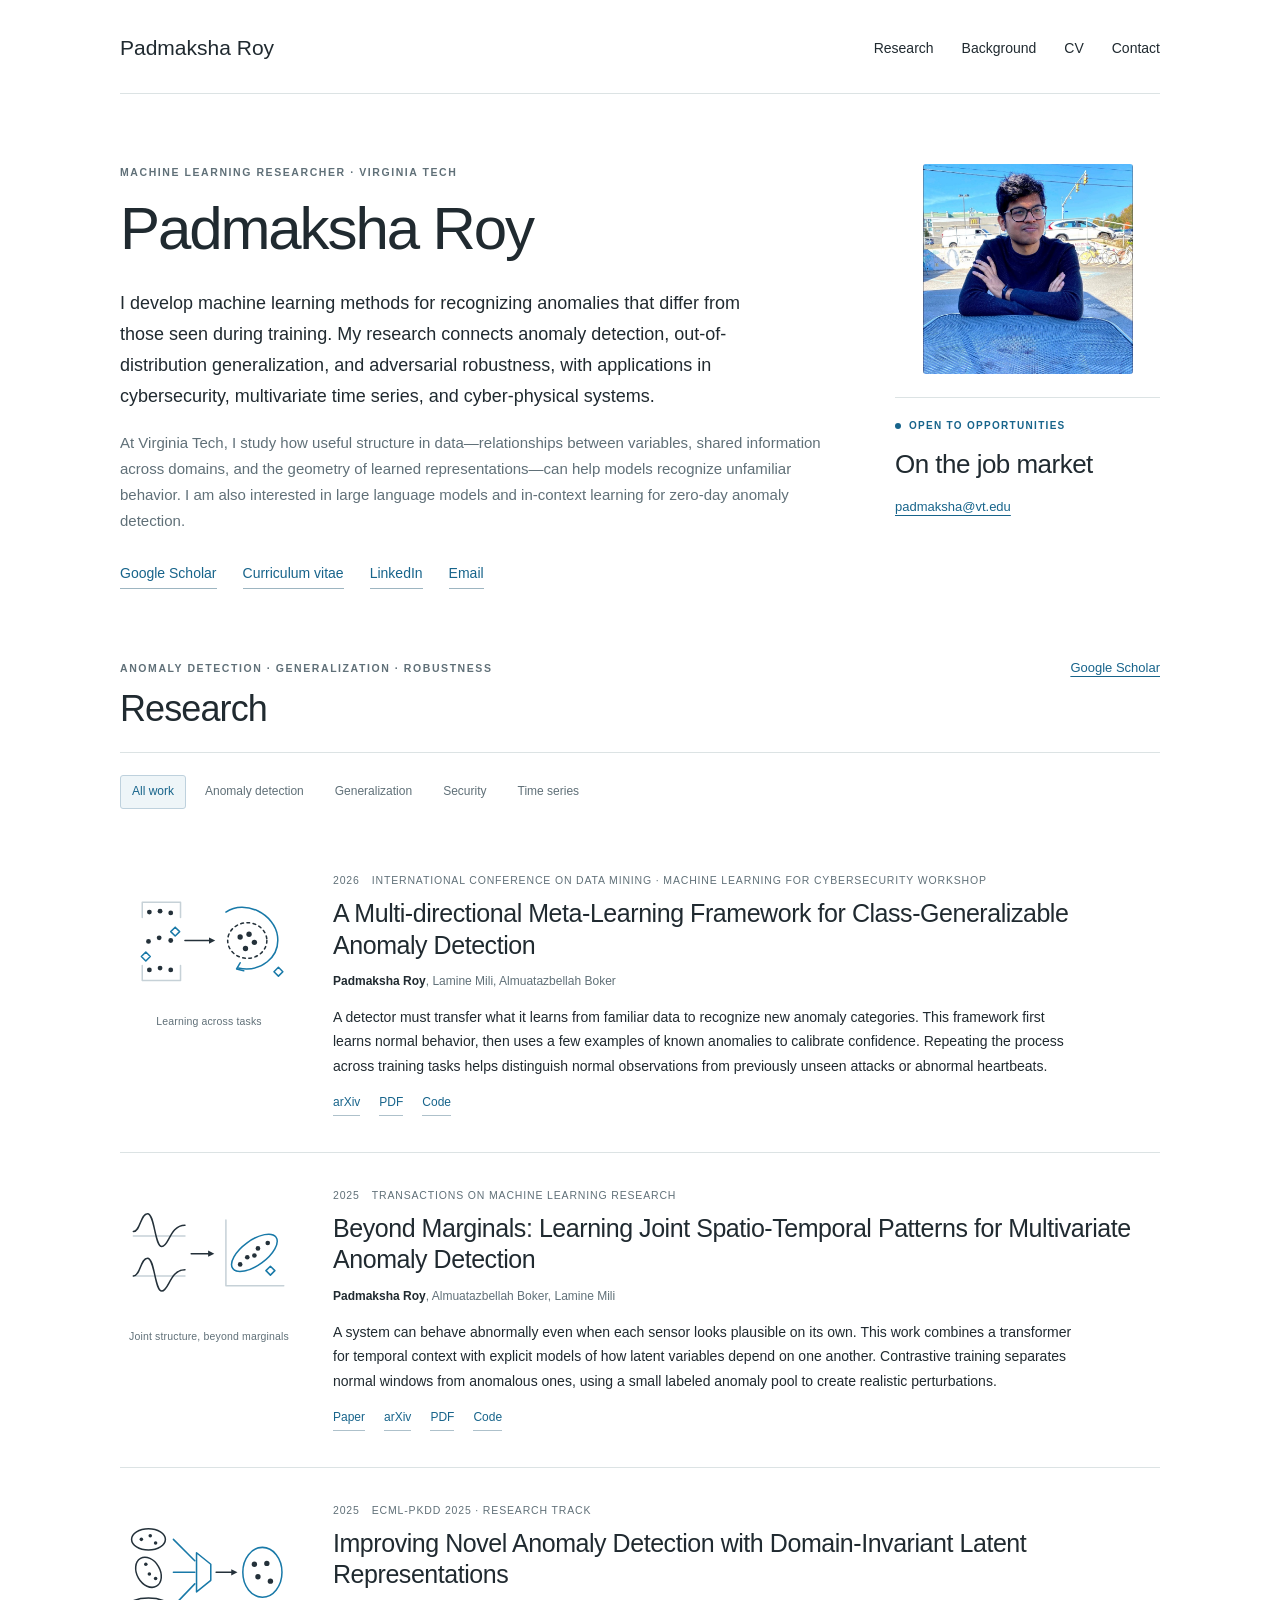
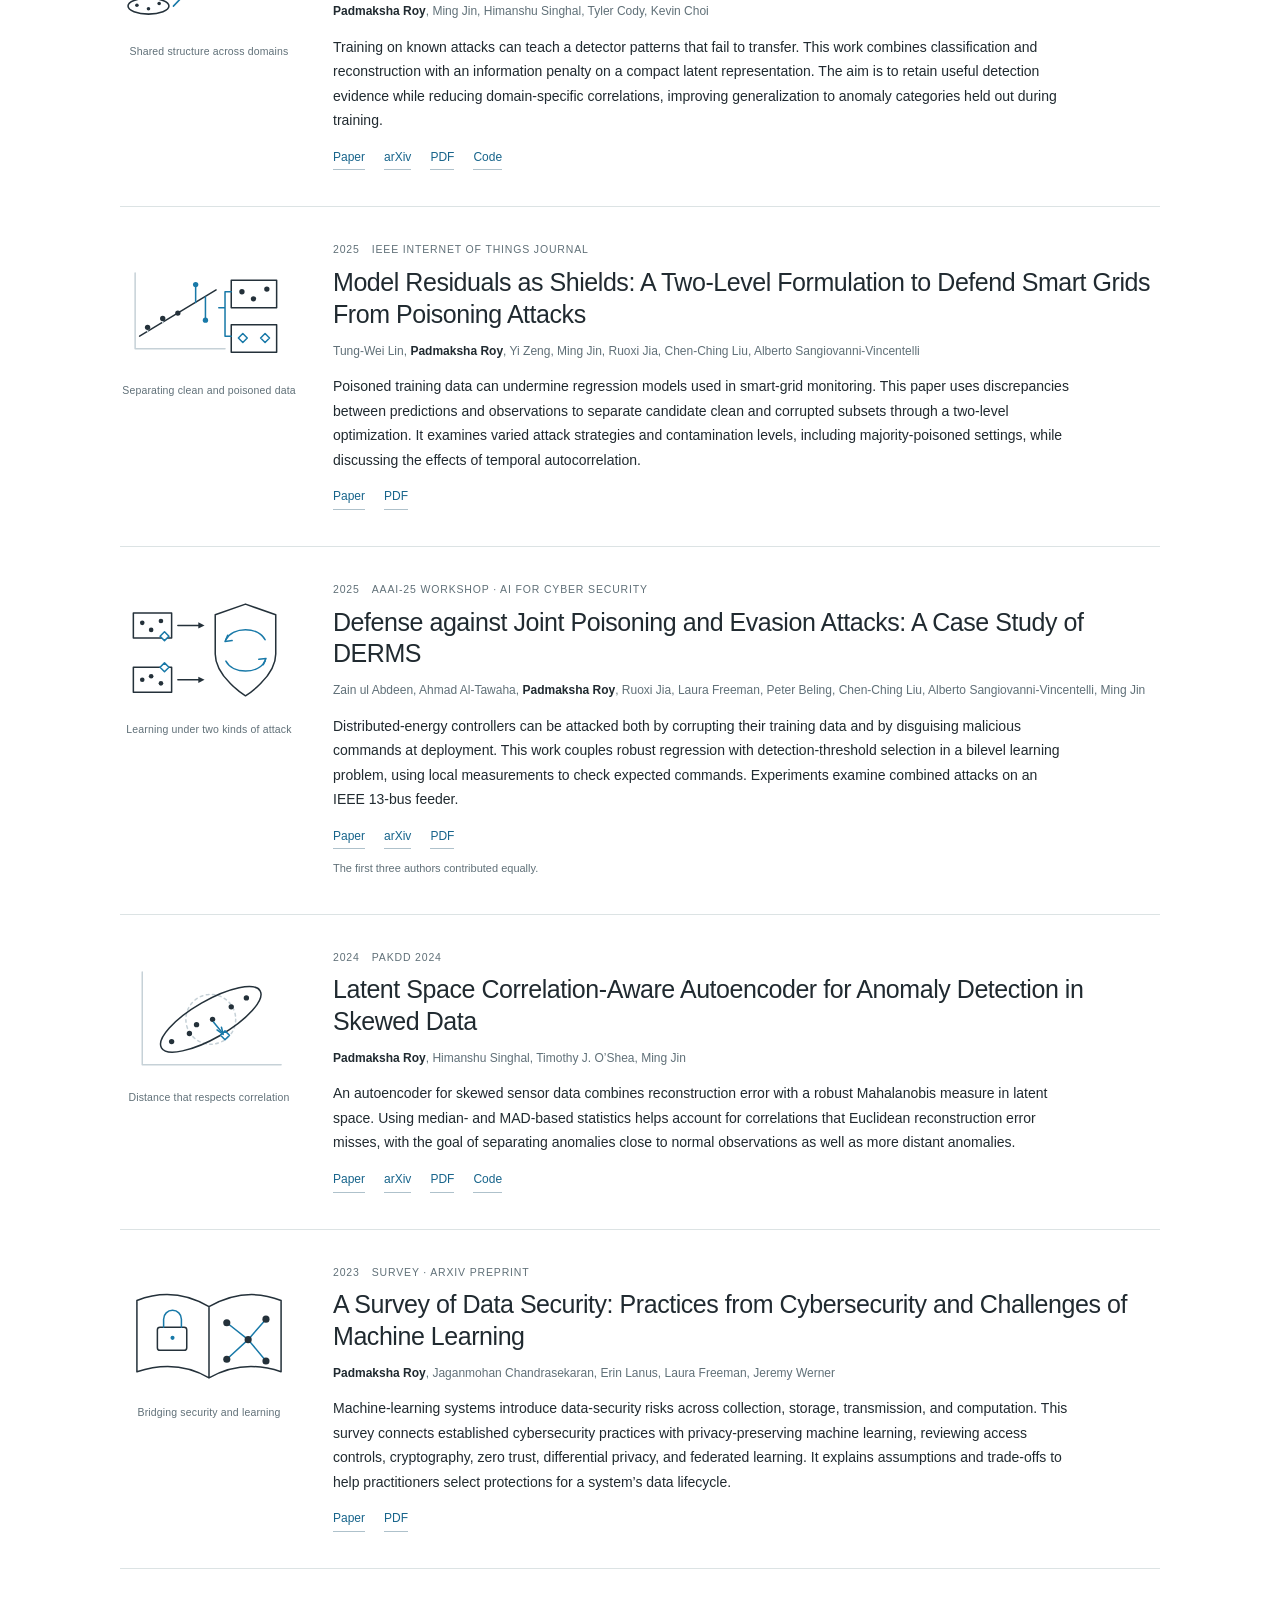
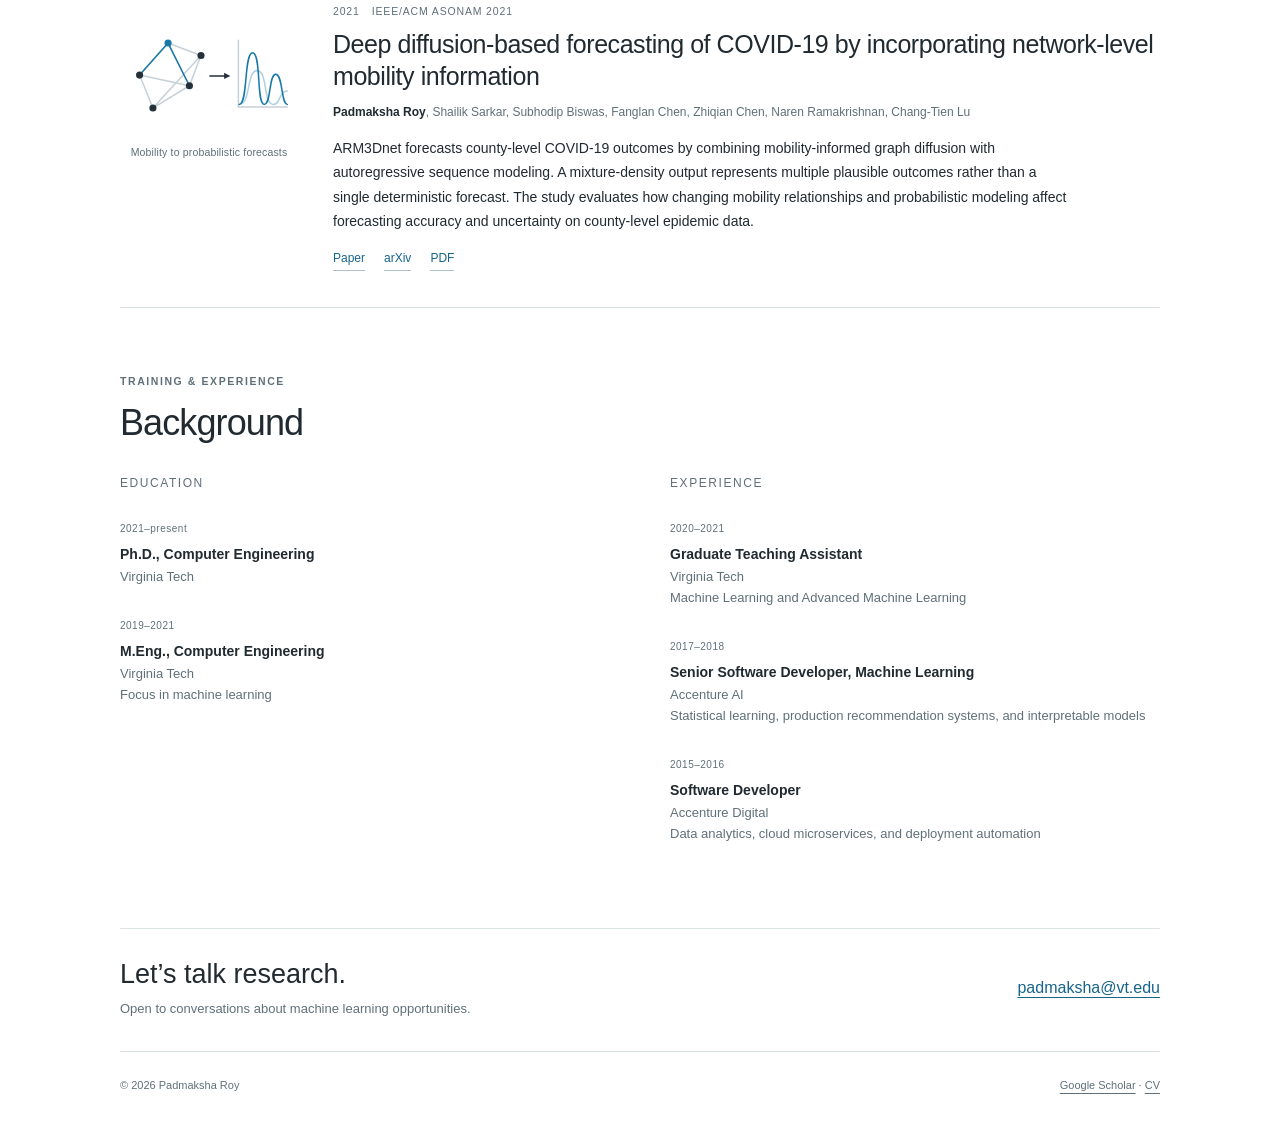
==== commit 61ad36b4: "Update index.html" ====
--- a/index.html
+++ b/index.html
@@ -1,3 +1,3 @@
 <!doctype html>
 <html lang="en"><head> <meta name="google-site-verification" content="BhKunped2TRMZKUCBYWX9khP-PK7WClr94hbk9p5rhk" /> <meta charset="utf-8"><meta name="viewport" content="width=device-width,initial-scale=1"><title>Padmaksha Roy · Machine Learning Research</title><meta name="description" content="Padmaksha Roy is a machine learning researcher working on anomaly detection, generalization, and adversarial robustness. On the job market."><link rel="canonical" href="https://padmaksha18.github.io/padmaksha-roy/"><meta property="og:type" content="profile"><meta property="og:title" content="Padmaksha Roy · Machine Learning Research"><meta property="og:description" content="Anomaly detection, generalization, and robust learning. On the job market."><meta property="og:url" content="https://padmaksha18.github.io/padmaksha-roy/"><meta property="og:image" content="https://padmaksha18.github.io/padmaksha-roy/padmaksha-roy.png"><meta property="og:image:alt" content="Padmaksha Roy"><meta name="theme-color" content="#ffffff"><link rel="icon" href="favicon.svg" type="image/svg+xml"><link rel="stylesheet" href="site.css?v=d9b78ba7ea"><script src="site.js?v=b074189de1" defer></script><script type="application/ld+json">{"@context": "https://schema.org", "@type": "Person", "name": "Padmaksha Roy", "url": "https://padmaksha18.github.io/padmaksha-roy/", "email": "mailto:padmaksha@vt.edu", "jobTitle": "Machine learning researcher", "affiliation": {"@type": "CollegeOrUniversity", "name": "Virginia Tech"}, "image": "https://padmaksha18.github.io/padmaksha-roy/padmaksha-roy.png", "sameAs": ["https://scholar.google.com/citations?user=MoQnIfcAAAAJ&hl=en", "https://www.linkedin.com/in/padmaksha-roy-b67a36132/"]}</script></head>
-<body><a class="skip" href="#main">Skip to content</a><div class="wrap"><header class="header"><a class="wordmark" href="#about">Padmaksha Roy</a><nav class="nav" aria-label="Main navigation"><a href="#research">Research</a><a href="#background">Background</a><a href="padmaksha-roy-cv.pdf?v=fac1a31495">CV</a><a class="nav-contact" href="mailto:padmaksha@vt.edu">Contact</a></nav></header><main id="main"><section class="hero" id="about" aria-labelledby="name"><div><p class="eyebrow">Machine learning researcher · Virginia Tech</p><h1 id="name">Padmaksha Roy</h1><p class="intro">I develop machine learning methods for recognizing anomalies that differ from those seen during training. My research connects anomaly detection, out-of-distribution generalization, and adversarial robustness, with applications in cybersecurity, multivariate time series, and cyber-physical systems.</p><p class="about">At Virginia Tech, I study how useful structure in data—relationships between variables, shared information across domains, and the geometry of learned representations—can help models recognize unfamiliar behavior. I am also interested in large language models and in-context learning for zero-day anomaly detection.</p><div class="profile-links"><a href="https://scholar.google.com/citations?user=MoQnIfcAAAAJ&amp;hl=en">Google Scholar</a><a href="padmaksha-roy-cv.pdf?v=fac1a31495">Curriculum vitae</a><a href="https://www.linkedin.com/in/padmaksha-roy-b67a36132/">LinkedIn</a><a href="mailto:padmaksha@vt.edu">Email</a></div></div><div class="profile-aside"><figure class="portrait"><img src="padmaksha-roy.png" width="800" height="800" alt="Padmaksha Roy" fetchpriority="high"></figure><aside class="job-market" aria-labelledby="job-market-title"><div class="availability">Open to opportunities</div><h2 id="job-market-title">On the job market</h2><a href="mailto:padmaksha@vt.edu">padmaksha@vt.edu</a></aside></div></section><section id="research" aria-labelledby="research-title"><div class="section-header"><div><p class="kicker">Detection · Generalization · Robustness</p><h2 id="research-title">Research</h2></div><a href="https://scholar.google.com/citations?user=MoQnIfcAAAAJ&amp;hl=en">Google Scholar</a></div><div class="filters" data-filters role="group" aria-label="Filter publications by topic" hidden><button type="button" data-filter="all" aria-pressed="true">All work</button><button type="button" data-filter="anomaly" aria-pressed="false">Anomaly detection</button><button type="button" data-filter="generalization" aria-pressed="false">Generalization</button><button type="button" data-filter="security" aria-pressed="false">Security</button><button type="button" data-filter="time-series" aria-pressed="false">Time series</button></div><p class="filter-status" data-filter-status role="status" aria-live="polite"></p><div class="paper-list"><article class="paper" id="multidirectional-meta-2026" data-paper data-topics="anomaly|generalization" aria-labelledby="multidirectional-meta-2026-title"><figure class="paper-symbol"><svg xmlns="http://www.w3.org/2000/svg" viewBox="0 0 200 140" role="img" aria-labelledby="multidirectional-meta-2026-symbol-title multidirectional-meta-2026-symbol-desc"><title id="multidirectional-meta-2026-symbol-title">Learning across tasks</title><desc id="multidirectional-meta-2026-symbol-desc">Normal-data learning and confidence calibration repeat across tasks; a separate diamond represents an unseen anomaly category.</desc><g fill="none" stroke="#24313a" stroke-width="1.7" stroke-linejoin="round" stroke-linecap="round"><path d="M25 42V25h43v17M25 96v17h43V96" stroke="#c6d1d7"/><circle cx="33" cy="36" r="2.7" fill="#24313a" stroke="none"/><circle cx="45" cy="35" r="2.7" fill="#24313a" stroke="none"/><circle cx="57" cy="37" r="2.7" fill="#24313a" stroke="none"/><circle cx="32" cy="69" r="2.7" fill="#24313a" stroke="none"/><circle cx="44" cy="65" r="2.7" fill="#24313a" stroke="none"/><circle cx="57" cy="68" r="2.7" fill="#24313a" stroke="none"/><circle cx="33" cy="101" r="2.7" fill="#24313a" stroke="none"/><circle cx="45" cy="99" r="2.7" fill="#24313a" stroke="none"/><circle cx="57" cy="101" r="2.7" fill="#24313a" stroke="none"/><path d="M62 53l5 5-5 5-5-5Z" fill="var(--paper)" stroke="#1879a8"/><path d="M29 81l5 5-5 5-5-5Z" fill="var(--paper)" stroke="#1879a8"/><path d="M73 68H101"/><path d="M100 64.5l7 3.5-7 3.5" fill="#24313a" stroke="none"/><path d="M119 36C141 21 174 39 177 63S158 104 133 99" stroke="#1879a8"/><path d="m135 93-4 7 8 2" stroke="#1879a8"/><ellipse cx="143" cy="68" rx="22" ry="20" stroke-dasharray="3 4"/><circle cx="135" cy="64" r="3" fill="#24313a" stroke="none"/><circle cx="145" cy="61" r="3" fill="#24313a" stroke="none"/><circle cx="151" cy="70" r="3" fill="#24313a" stroke="none"/><circle cx="141" cy="77" r="3" fill="#24313a" stroke="none"/><path d="M178 98l5 5-5 5-5-5Z" fill="var(--paper)" stroke="#1879a8"/></g></svg><figcaption>Learning across tasks</figcaption></figure><div><p class="paper-meta"><span class="year">2026</span>International Conference on Data Mining · Machine Learning for Cybersecurity Workshop</p><h3 id="multidirectional-meta-2026-title"><a href="https://arxiv.org/abs/2601.19833">A Multi-directional Meta-Learning Framework for Class-Generalizable Anomaly Detection</a></h3><p class="authors"><strong>Padmaksha Roy</strong>, Lamine Mili, Almuatazbellah Boker</p><p class="summary">A detector must transfer what it learns from familiar data to recognize new anomaly categories. This framework first learns normal behavior, then uses a few examples of known anomalies to calibrate confidence. Repeating the process across training tasks helps distinguish normal observations from previously unseen attacks or abnormal heartbeats.</p><div class="paper-links"><a href="https://arxiv.org/abs/2601.19833">arXiv</a><a href="https://arxiv.org/pdf/2601.19833v1">PDF</a><a href="https://github.com/padmaksha18/Multi-direcitonal-Meta-Learning">Code</a></div></div></article><article class="paper" id="beyond-marginals-2025" data-paper data-topics="anomaly|time-series" aria-labelledby="beyond-marginals-2025-title"><figure class="paper-symbol"><svg xmlns="http://www.w3.org/2000/svg" viewBox="0 0 200 140" role="img" aria-labelledby="beyond-marginals-2025-symbol-title beyond-marginals-2025-symbol-desc"><title id="beyond-marginals-2025-symbol-title">Joint structure, beyond marginals</title><desc id="beyond-marginals-2025-symbol-desc">Temporal traces feed a joint-dependence representation; the off-contour diamond marks a change in relationships between variables.</desc><g fill="none" stroke="#24313a" stroke-width="1.7" stroke-linejoin="round" stroke-linecap="round"><path d="M15 46H73M15 91H73" stroke="#c6d1d7"/><path d="M15 41c8 0 8-20 16-20s8 37 16 37 9-24 26-24M15 91c8 0 8-20 16-20s8 37 16 37 9-24 26-24"/><path d="M80 66H100"/><path d="M99 62.5l7 3.5-7 3.5" fill="#24313a" stroke="none"/><path d="M119 28v74h65" stroke="#c6d1d7"/><ellipse cx="151" cy="65" rx="30" ry="14" transform="rotate(-36 151 65)" stroke="#1879a8"/><circle cx="135" cy="78" r="2.6" fill="#24313a" stroke="none"/><circle cx="143" cy="70" r="2.6" fill="#24313a" stroke="none"/><circle cx="151" cy="68" r="2.6" fill="#24313a" stroke="none"/><circle cx="155" cy="60" r="2.6" fill="#24313a" stroke="none"/><circle cx="166" cy="54" r="2.6" fill="#24313a" stroke="none"/><path d="M169 80l5 5-5 5-5-5Z" fill="var(--paper)" stroke="#1879a8"/></g></svg><figcaption>Joint structure, beyond marginals</figcaption></figure><div><p class="paper-meta"><span class="year">2025</span>Transactions on Machine Learning Research</p><h3 id="beyond-marginals-2025-title"><a href="https://openreview.net/forum?id=iETTv1okjX">Beyond Marginals: Learning Joint Spatio-Temporal Patterns for Multivariate Anomaly Detection</a></h3><p class="authors"><strong>Padmaksha Roy</strong>, Almuatazbellah Boker, Lamine Mili</p><p class="summary">A system can behave abnormally even when each sensor looks plausible on its own. This work combines a transformer for temporal context with explicit models of how latent variables depend on one another. Contrastive training separates normal windows from anomalous ones, using a small labeled anomaly pool to create realistic perturbations.</p><div class="paper-links"><a href="https://openreview.net/forum?id=iETTv1okjX">Paper</a><a href="https://arxiv.org/abs/2509.15033">arXiv</a><a href="https://openreview.net/attachment?id=iETTv1okjX&amp;name=pdf">PDF</a><a href="https://github.com/padmaksha18/DACLM">Code</a></div></div></article><article class="paper" id="domain-invariant-latent-2025" data-paper data-topics="anomaly|generalization" aria-labelledby="domain-invariant-latent-2025-title"><figure class="paper-symbol"><svg xmlns="http://www.w3.org/2000/svg" viewBox="0 0 200 140" role="img" aria-labelledby="domain-invariant-latent-2025-symbol-title domain-invariant-latent-2025-symbol-desc"><title id="domain-invariant-latent-2025-symbol-title">Shared structure across domains</title><desc id="domain-invariant-latent-2025-symbol-desc">Different source-domain clusters pass through a compact bottleneck into a shared representation, reducing domain-specific variation.</desc><g fill="none" stroke="#24313a" stroke-width="1.7" stroke-linejoin="round" stroke-linecap="round"><ellipse cx="32" cy="33" rx="19" ry="12"/><ellipse cx="32" cy="70" rx="13" ry="18" transform="rotate(-30 32 70)"/><ellipse cx="32" cy="108" rx="23" ry="9"/><circle cx="24" cy="33" r="2" fill="#24313a" stroke="none"/><circle cx="34" cy="29" r="2" fill="#24313a" stroke="none"/><circle cx="40" cy="37" r="2" fill="#24313a" stroke="none"/><circle cx="29" cy="61" r="2" fill="#24313a" stroke="none"/><circle cx="33" cy="72" r="2" fill="#24313a" stroke="none"/><circle cx="40" cy="77" r="2" fill="#24313a" stroke="none"/><circle cx="19" cy="107" r="2" fill="#24313a" stroke="none"/><circle cx="32" cy="111" r="2" fill="#24313a" stroke="none"/><circle cx="44" cy="105" r="2" fill="#24313a" stroke="none"/><path d="M60 33 84 57M60 70H84M60 108 84 83M86 48l16 13v18L86 92Z" stroke="#1879a8"/><path d="M108 70H126"/><path d="M125 66.5l7 3.5-7 3.5" fill="#24313a" stroke="none"/><ellipse cx="160" cy="70" rx="22" ry="28" stroke="#1879a8"/><circle cx="151" cy="61" r="3" fill="#24313a" stroke="none"/><circle cx="165" cy="60" r="3" fill="#24313a" stroke="none"/><circle cx="155" cy="75" r="3" fill="#24313a" stroke="none"/><circle cx="169" cy="80" r="3" fill="#24313a" stroke="none"/></g></svg><figcaption>Shared structure across domains</figcaption></figure><div><p class="paper-meta"><span class="year">2025</span>ECML-PKDD 2025 · Research Track</p><h3 id="domain-invariant-latent-2025-title"><a href="https://link.springer.com/chapter/10.1007/978-3-032-05962-8_7">Improving Novel Anomaly Detection with Domain-Invariant Latent Representations</a></h3><p class="authors"><strong>Padmaksha Roy</strong>, Ming Jin, Himanshu Singhal, Tyler Cody, Kevin Choi</p><p class="summary">Training on known attacks can teach a detector patterns that fail to transfer. This work combines classification and reconstruction with an information penalty on a compact latent representation. The aim is to retain useful detection evidence while reducing domain-specific correlations, improving generalization to anomaly categories held out during training.</p><div class="paper-links"><a href="https://link.springer.com/chapter/10.1007/978-3-032-05962-8_7">Paper</a><a href="https://arxiv.org/abs/2312.17300">arXiv</a><a href="https://arxiv.org/pdf/2312.17300v5">PDF</a><a href="https://github.com/padmaksha18/MTRAE">Code</a></div></div></article><article class="paper" id="model-residuals-2025" data-paper data-topics="security" aria-labelledby="model-residuals-2025-title"><figure class="paper-symbol"><svg xmlns="http://www.w3.org/2000/svg" viewBox="0 0 200 140" role="img" aria-labelledby="model-residuals-2025-symbol-title model-residuals-2025-symbol-desc"><title id="model-residuals-2025-symbol-title">Separating clean and poisoned data</title><desc id="model-residuals-2025-symbol-desc">Prediction residuals help partition candidate clean and poisoned subsets in a two-level robust regression problem.</desc><g fill="none" stroke="#24313a" stroke-width="1.7" stroke-linejoin="round" stroke-linecap="round"><path d="M17 112V27M17 112h101" stroke="#c6d1d7"/><path d="m22 98 86-52"/><path d="M31 88V93" stroke="#c6d1d7"/><circle cx="31" cy="88" r="3" fill="#24313a" stroke="none"/><path d="M48 78V83" stroke="#c6d1d7"/><circle cx="48" cy="78" r="3" fill="#24313a" stroke="none"/><path d="M65 72V72" stroke="#c6d1d7"/><circle cx="65" cy="72" r="3" fill="#24313a" stroke="none"/><path d="M85 40V60" stroke="#1879a8"/><circle cx="85" cy="40" r="3" fill="#1879a8" stroke="none"/><path d="M96 80V54" stroke="#1879a8"/><circle cx="96" cy="80" r="3" fill="#1879a8" stroke="none"/><path d="M125 35h51v31h-51ZM125 85h51v31h-51Z"/><circle cx="137" cy="48" r="3" fill="#24313a" stroke="none"/><circle cx="150" cy="56" r="3" fill="#24313a" stroke="none"/><circle cx="165" cy="45" r="3" fill="#24313a" stroke="none"/><path d="M138 95l5 5-5 5-5-5Z" fill="var(--paper)" stroke="#1879a8"/><path d="M163 95l5 5-5 5-5-5Z" fill="var(--paper)" stroke="#1879a8"/><path d="M111 66h7M118 48v50M118 48h7M118 98h7" stroke="#1879a8"/></g></svg><figcaption>Separating clean and poisoned data</figcaption></figure><div><p class="paper-meta"><span class="year">2025</span>IEEE Internet of Things Journal</p><h3 id="model-residuals-2025-title"><a href="https://doi.org/10.1109/JIOT.2025.3575005">Model Residuals as Shields: A Two-Level Formulation to Defend Smart Grids From Poisoning Attacks</a></h3><p class="authors">Tung-Wei Lin, <strong>Padmaksha Roy</strong>, Yi Zeng, Ming Jin, Ruoxi Jia, Chen-Ching Liu, Alberto Sangiovanni-Vincentelli</p><p class="summary">Poisoned training data can undermine regression models used in smart-grid monitoring. This paper uses discrepancies between predictions and observations to separate candidate clean and corrupted subsets through a two-level optimization. It examines varied attack strategies and contamination levels, including majority-poisoned settings, while discussing the effects of temporal autocorrelation.</p><div class="paper-links"><a href="https://doi.org/10.1109/JIOT.2025.3575005">Paper</a><a href="https://waynelin567.github.io/files/res.pdf">PDF</a></div></div></article><article class="paper" id="derms-joint-attacks-2025" data-paper data-topics="anomaly|security" aria-labelledby="derms-joint-attacks-2025-title"><figure class="paper-symbol"><svg xmlns="http://www.w3.org/2000/svg" viewBox="0 0 200 140" role="img" aria-labelledby="derms-joint-attacks-2025-symbol-title derms-joint-attacks-2025-symbol-desc"><title id="derms-joint-attacks-2025-symbol-title">Learning under two kinds of attack</title><desc id="derms-joint-attacks-2025-symbol-desc">Corrupted training samples and disguised deployment inputs are considered together through two coupled levels of defense.</desc><g fill="none" stroke="#24313a" stroke-width="1.7" stroke-linejoin="round" stroke-linecap="round"><path d="M15 27h43v28H15ZM15 88h43v28H15Z"/><circle cx="25" cy="38" r="2.6" fill="#24313a" stroke="none"/><circle cx="35" cy="46" r="2.6" fill="#24313a" stroke="none"/><circle cx="46" cy="36" r="2.6" fill="#24313a" stroke="none"/><circle cx="25" cy="102" r="2.6" fill="#24313a" stroke="none"/><circle cx="35" cy="98" r="2.6" fill="#24313a" stroke="none"/><circle cx="46" cy="106" r="2.6" fill="#24313a" stroke="none"/><path d="M50 48l5 5-5 5-5-5Z" fill="var(--paper)" stroke="#1879a8"/><path d="M50 83l5 5-5 5-5-5Z" fill="var(--paper)" stroke="#1879a8"/><path d="M65 41H89"/><path d="M88 37.5l7 3.5-7 3.5" fill="#24313a" stroke="none"/><path d="M65 102H89"/><path d="M88 98.5l7 3.5-7 3.5" fill="#24313a" stroke="none"/><path d="m107 29 34-12 34 12v44c0 26-34 47-34 47s-34-21-34-47Z"/><path d="M119 57c8-15 36-15 44 0M119 81c8 15 36 15 44 0" stroke="#1879a8"/><path d="m121 52-3 7 8-1m35 27 3-7-8 1" stroke="#1879a8"/></g></svg><figcaption>Learning under two kinds of attack</figcaption></figure><div><p class="paper-meta"><span class="year">2025</span>AAAI-25 Workshop · AI for Cyber Security</p><h3 id="derms-joint-attacks-2025-title"><a href="https://aics.site/AICS2025/program.html">Defense against Joint Poisoning and Evasion Attacks: A Case Study of DERMS</a></h3><p class="authors">Zain ul Abdeen, Ahmad Al-Tawaha, <strong>Padmaksha Roy</strong>, Ruoxi Jia, Laura Freeman, Peter Beling, Chen-Ching Liu, Alberto Sangiovanni-Vincentelli, Ming Jin</p><p class="summary">Distributed-energy controllers can be attacked both by corrupting their training data and by disguising malicious commands at deployment. This work couples robust regression with detection-threshold selection in a bilevel learning problem, using local measurements to check expected commands. Experiments examine combined attacks on an IEEE 13-bus feeder.</p><div class="paper-links"><a href="https://aics.site/AICS2025/program.html">Paper</a><a href="https://arxiv.org/abs/2405.02989">arXiv</a><a href="https://aics.site/AICS2025/AAAI25_cybersecurity_Camera_Ready.pdf">PDF</a></div><p class="note">The first three authors contributed equally.</p></div></article><article class="paper" id="correlation-aware-ae-2024" data-paper data-topics="anomaly|time-series" aria-labelledby="correlation-aware-ae-2024-title"><figure class="paper-symbol"><svg xmlns="http://www.w3.org/2000/svg" viewBox="0 0 200 140" role="img" aria-labelledby="correlation-aware-ae-2024-symbol-title correlation-aware-ae-2024-symbol-desc"><title id="correlation-aware-ae-2024-symbol-title">Distance that respects correlation</title><desc id="correlation-aware-ae-2024-symbol-desc">A tilted correlation ellipse distinguishes distance along a learned distribution from a nearby point outside that distribution.</desc><g fill="none" stroke="#24313a" stroke-width="1.7" stroke-linejoin="round" stroke-linecap="round"><path d="M25 17v104h156" stroke="#c6d1d7"/><circle cx="102" cy="70" r="28" stroke="#c6d1d7" stroke-dasharray="3 4"/><ellipse cx="102" cy="70" rx="64" ry="21" transform="rotate(-30 102 70)"/><circle cx="58" cy="95" r="3" fill="#24313a" stroke="none"/><circle cx="78" cy="86" r="3" fill="#24313a" stroke="none"/><circle cx="86" cy="76" r="3" fill="#24313a" stroke="none"/><circle cx="104" cy="70" r="3" fill="#24313a" stroke="none"/><circle cx="125" cy="56" r="3" fill="#24313a" stroke="none"/><circle cx="142" cy="46" r="3" fill="#24313a" stroke="none"/><path d="M118 83l5 5-5 5-5-5Z" fill="var(--paper)" stroke="#1879a8"/><path d="M105 73 114 84" stroke="#1879a8"/><path d="m109 82 7 5-2-8" stroke="#1879a8"/></g></svg><figcaption>Distance that respects correlation</figcaption></figure><div><p class="paper-meta"><span class="year">2024</span>PAKDD 2024</p><h3 id="correlation-aware-ae-2024-title"><a href="https://link.springer.com/chapter/10.1007/978-981-97-2242-6_6">Latent Space Correlation-Aware Autoencoder for Anomaly Detection in Skewed Data</a></h3><p class="authors"><strong>Padmaksha Roy</strong>, Himanshu Singhal, Timothy J. O’Shea, Ming Jin</p><p class="summary">An autoencoder for skewed sensor data combines reconstruction error with a robust Mahalanobis measure in latent space. Using median- and MAD-based statistics helps account for correlations that Euclidean reconstruction error misses, with the goal of separating anomalies close to normal observations as well as more distant anomalies.</p><div class="paper-links"><a href="https://link.springer.com/chapter/10.1007/978-981-97-2242-6_6">Paper</a><a href="https://arxiv.org/abs/2301.00462">arXiv</a><a href="https://arxiv.org/pdf/2301.00462">PDF</a><a href="https://github.com/padmaksha18/DRMDIT-AE/">Code</a></div></div></article><article class="paper" id="data-security-survey-2023" data-paper data-topics="security" aria-labelledby="data-security-survey-2023-title"><figure class="paper-symbol"><svg xmlns="http://www.w3.org/2000/svg" viewBox="0 0 200 140" role="img" aria-labelledby="data-security-survey-2023-symbol-title data-security-survey-2023-symbol-desc"><title id="data-security-survey-2023-symbol-title">Bridging security and learning</title><desc id="data-security-survey-2023-symbol-desc">An open book bridges established data-security controls, shown by a lock, with distributed machine-learning systems.</desc><g fill="none" stroke="#24313a" stroke-width="1.7" stroke-linejoin="round" stroke-linecap="round"><path d="M19 32c31-12 59-6 81 7 23-13 51-19 81-7v80c-30-10-58-6-81 7-22-13-50-17-81-7ZM100 39v80"/><rect x="42" y="62" width="33" height="26" rx="3"/><path d="M49 62v-9a10 10 0 0 1 20 0v9" stroke="#1879a8"/><circle cx="59" cy="74" r="2.3" fill="#1879a8" stroke="none"/><path d="m120 57 24 19 20-23M144 76l20 24M120 98l24-22" stroke="#1879a8"/><circle cx="120" cy="57" r="4" fill="#24313a" stroke="none"/><circle cx="144" cy="76" r="4" fill="#24313a" stroke="none"/><circle cx="164" cy="53" r="4" fill="#24313a" stroke="none"/><circle cx="164" cy="100" r="4" fill="#24313a" stroke="none"/><circle cx="120" cy="98" r="4" fill="#24313a" stroke="none"/></g></svg><figcaption>Bridging security and learning</figcaption></figure><div><p class="paper-meta"><span class="year">2023</span>Survey · arXiv preprint</p><h3 id="data-security-survey-2023-title"><a href="https://arxiv.org/abs/2310.04513">A Survey of Data Security: Practices from Cybersecurity and Challenges of Machine Learning</a></h3><p class="authors"><strong>Padmaksha Roy</strong>, Jaganmohan Chandrasekaran, Erin Lanus, Laura Freeman, Jeremy Werner</p><p class="summary">Machine-learning systems introduce data-security risks across collection, storage, transmission, and computation. This survey connects established cybersecurity practices with privacy-preserving machine learning, reviewing access controls, cryptography, zero trust, differential privacy, and federated learning. It explains assumptions and trade-offs to help practitioners select protections for a system’s data lifecycle.</p><div class="paper-links"><a href="https://arxiv.org/abs/2310.04513">Paper</a><a href="https://arxiv.org/pdf/2310.04513">PDF</a></div></div></article><article class="paper" id="covid-diffusion-2021" data-paper data-topics="time-series" aria-labelledby="covid-diffusion-2021-title"><figure class="paper-symbol"><svg xmlns="http://www.w3.org/2000/svg" viewBox="0 0 200 140" role="img" aria-labelledby="covid-diffusion-2021-symbol-title covid-diffusion-2021-symbol-desc"><title id="covid-diffusion-2021-symbol-title">Mobility to probabilistic forecasts</title><desc id="covid-diffusion-2021-symbol-desc">Directed mobility between county nodes informs a forecast with multiple plausible outcomes, represented by mixture-density curves.</desc><g fill="none" stroke="#24313a" stroke-width="1.7" stroke-linejoin="round" stroke-linecap="round"><path d="m22 72 32-36 24 48-41 25Zm32-36 37 14-13 34M22 72l56 12M37 109l54-59" stroke="#c6d1d7"/><path d="m22 72 32-36M54 36l24 48" stroke="#1879a8"/><circle cx="22" cy="72" r="4" fill="#24313a" stroke="none"/><circle cx="54" cy="36" r="4" fill="#1879a8" stroke="none"/><circle cx="78" cy="84" r="4" fill="#24313a" stroke="none"/><circle cx="37" cy="109" r="4" fill="#24313a" stroke="none"/><circle cx="91" cy="50" r="4" fill="#24313a" stroke="none"/><path d="M101 73H118"/><path d="M117 69.5l7 3.5-7 3.5" fill="#24313a" stroke="none"/><path d="M133 33v75h55" stroke="#c6d1d7"/><path d="M134 105c10 0 5-58 15-58s4 58 13 58c8 0 5-34 13-34s6 34 13 34" stroke="#1879a8"/><path d="M134 105c13 0 8-38 20-38s7 38 18 38c9 0 6-15 16-15" stroke="#1879a8" opacity=".35"/></g></svg><figcaption>Mobility to probabilistic forecasts</figcaption></figure><div><p class="paper-meta"><span class="year">2021</span>IEEE/ACM ASONAM 2021</p><h3 id="covid-diffusion-2021-title"><a href="https://doi.org/10.1145/3487351.3488334">Deep diffusion-based forecasting of COVID-19 by incorporating network-level mobility information</a></h3><p class="authors"><strong>Padmaksha Roy</strong>, Shailik Sarkar, Subhodip Biswas, Fanglan Chen, Zhiqian Chen, Naren Ramakrishnan, Chang-Tien Lu</p><p class="summary">ARM3Dnet forecasts county-level COVID-19 outcomes by combining mobility-informed graph diffusion with autoregressive sequence modeling. A mixture-density output represents multiple plausible outcomes rather than a single deterministic forecast. The study evaluates how changing mobility relationships and probabilistic modeling affect forecasting accuracy and uncertainty on county-level epidemic data.</p><div class="paper-links"><a href="https://doi.org/10.1145/3487351.3488334">Paper</a><a href="https://arxiv.org/abs/2111.05199">arXiv</a><a href="https://people.cs.vt.edu/ctlu/Publication/2021/ASONAM-2021-Padmaksha.pdf">PDF</a></div></div></article></div></section><section class="background" id="background" aria-labelledby="background-title"><p class="kicker">Training & experience</p><h2 id="background-title">Background</h2><div class="background-grid"><div class="background-column"><h3>Education</h3><article class="background-entry"><span class="date">2021–present</span><h4>Ph.D., Computer Engineering</h4><p>Virginia Tech</p></article><article class="background-entry"><span class="date">2019–2021</span><h4>M.Eng., Computer Engineering</h4><p>Virginia Tech</p><p>Focus in machine learning</p></article></div><div class="background-column"><h3>Experience</h3><article class="background-entry"><span class="date">2020–2021</span><h4>Graduate Teaching Assistant</h4><p>Virginia Tech</p><p>Machine Learning and Advanced Machine Learning</p></article><article class="background-entry"><span class="date">2017–2018</span><h4>Senior Software Developer, Machine Learning</h4><p>Accenture AI</p><p>Statistical learning, production recommendation systems, and interpretable models</p></article><article class="background-entry"><span class="date">2015–2016</span><h4>Software Developer</h4><p>Accenture Digital</p><p>Data analytics, cloud microservices, and deployment automation</p></article></div></div></section><section class="contact" aria-labelledby="contact-title"><div><h2 id="contact-title">Let’s talk research.</h2><p>Open to conversations about machine learning opportunities.</p></div><a href="mailto:padmaksha@vt.edu">padmaksha@vt.edu</a></section></main><footer class="footer"><span>© 2026 Padmaksha Roy</span><span><a href="https://scholar.google.com/citations?user=MoQnIfcAAAAJ&amp;hl=en">Google Scholar</a> · <a href="padmaksha-roy-cv.pdf?v=fac1a31495">CV</a></span></footer></div></body></html>
+<body><a class="skip" href="#main">Skip to content</a><div class="wrap"><header class="header"><a class="wordmark" href="#about">Padmaksha Roy</a><nav class="nav" aria-label="Main navigation"><a href="#research">Research</a><a href="#background">Background</a><a href="padmaksha-roy-cv.pdf?v=fac1a31495">CV</a><a class="nav-contact" href="mailto:padmaksha@vt.edu">Contact</a></nav></header><main id="main"><section class="hero" id="about" aria-labelledby="name"><div><p class="eyebrow">Machine learning researcher · Virginia Tech</p><h1 id="name">Padmaksha Roy</h1><p class="intro">I develop machine learning methods for recognizing anomalies that differ from those seen during training. My research connects anomaly detection, out-of-distribution generalization, and adversarial robustness, with applications in cybersecurity, multivariate time series, and cyber-physical systems.</p><p class="about">At Virginia Tech, I study how useful structure in data—relationships between variables, shared information across domains, and the geometry of learned representations—can help models recognize unfamiliar behavior. I am also interested in large language models and in-context learning for zero-day anomaly detection.</p><div class="profile-links"><a href="https://scholar.google.com/citations?user=MoQnIfcAAAAJ&amp;hl=en">Google Scholar</a><a href="padmaksha-roy-cv.pdf?v=fac1a31495">Curriculum vitae</a><a href="https://www.linkedin.com/in/padmaksha-roy-b67a36132/">LinkedIn</a><a href="mailto:padmaksha@vt.edu">Email</a></div></div><div class="profile-aside"><figure class="portrait"><img src="padmaksha-roy.png" width="800" height="800" alt="Padmaksha Roy" fetchpriority="high"></figure><aside class="job-market" aria-labelledby="job-market-title"><div class="availability">Open to opportunities</div><h2 id="job-market-title">On the job market</h2><a href="mailto:padmaksha@vt.edu">padmaksha@vt.edu</a></aside></div></section><section id="research" aria-labelledby="research-title"><div class="section-header"><div><p class="kicker">ANOMALY Detection · Generalization · Robustness</p><h2 id="research-title">Research</h2></div><a href="https://scholar.google.com/citations?user=MoQnIfcAAAAJ&amp;hl=en">Google Scholar</a></div><div class="filters" data-filters role="group" aria-label="Filter publications by topic" hidden><button type="button" data-filter="all" aria-pressed="true">All work</button><button type="button" data-filter="anomaly" aria-pressed="false">Anomaly detection</button><button type="button" data-filter="generalization" aria-pressed="false">Generalization</button><button type="button" data-filter="security" aria-pressed="false">Security</button><button type="button" data-filter="time-series" aria-pressed="false">Time series</button></div><p class="filter-status" data-filter-status role="status" aria-live="polite"></p><div class="paper-list"><article class="paper" id="multidirectional-meta-2026" data-paper data-topics="anomaly|generalization" aria-labelledby="multidirectional-meta-2026-title"><figure class="paper-symbol"><svg xmlns="http://www.w3.org/2000/svg" viewBox="0 0 200 140" role="img" aria-labelledby="multidirectional-meta-2026-symbol-title multidirectional-meta-2026-symbol-desc"><title id="multidirectional-meta-2026-symbol-title">Learning across tasks</title><desc id="multidirectional-meta-2026-symbol-desc">Normal-data learning and confidence calibration repeat across tasks; a separate diamond represents an unseen anomaly category.</desc><g fill="none" stroke="#24313a" stroke-width="1.7" stroke-linejoin="round" stroke-linecap="round"><path d="M25 42V25h43v17M25 96v17h43V96" stroke="#c6d1d7"/><circle cx="33" cy="36" r="2.7" fill="#24313a" stroke="none"/><circle cx="45" cy="35" r="2.7" fill="#24313a" stroke="none"/><circle cx="57" cy="37" r="2.7" fill="#24313a" stroke="none"/><circle cx="32" cy="69" r="2.7" fill="#24313a" stroke="none"/><circle cx="44" cy="65" r="2.7" fill="#24313a" stroke="none"/><circle cx="57" cy="68" r="2.7" fill="#24313a" stroke="none"/><circle cx="33" cy="101" r="2.7" fill="#24313a" stroke="none"/><circle cx="45" cy="99" r="2.7" fill="#24313a" stroke="none"/><circle cx="57" cy="101" r="2.7" fill="#24313a" stroke="none"/><path d="M62 53l5 5-5 5-5-5Z" fill="var(--paper)" stroke="#1879a8"/><path d="M29 81l5 5-5 5-5-5Z" fill="var(--paper)" stroke="#1879a8"/><path d="M73 68H101"/><path d="M100 64.5l7 3.5-7 3.5" fill="#24313a" stroke="none"/><path d="M119 36C141 21 174 39 177 63S158 104 133 99" stroke="#1879a8"/><path d="m135 93-4 7 8 2" stroke="#1879a8"/><ellipse cx="143" cy="68" rx="22" ry="20" stroke-dasharray="3 4"/><circle cx="135" cy="64" r="3" fill="#24313a" stroke="none"/><circle cx="145" cy="61" r="3" fill="#24313a" stroke="none"/><circle cx="151" cy="70" r="3" fill="#24313a" stroke="none"/><circle cx="141" cy="77" r="3" fill="#24313a" stroke="none"/><path d="M178 98l5 5-5 5-5-5Z" fill="var(--paper)" stroke="#1879a8"/></g></svg><figcaption>Learning across tasks</figcaption></figure><div><p class="paper-meta"><span class="year">2026</span>International Conference on Data Mining · Machine Learning for Cybersecurity Workshop</p><h3 id="multidirectional-meta-2026-title"><a href="https://arxiv.org/abs/2601.19833">A Multi-directional Meta-Learning Framework for Class-Generalizable Anomaly Detection</a></h3><p class="authors"><strong>Padmaksha Roy</strong>, Lamine Mili, Almuatazbellah Boker</p><p class="summary">A detector must transfer what it learns from familiar data to recognize new anomaly categories. This framework first learns normal behavior, then uses a few examples of known anomalies to calibrate confidence. Repeating the process across training tasks helps distinguish normal observations from previously unseen attacks or abnormal heartbeats.</p><div class="paper-links"><a href="https://arxiv.org/abs/2601.19833">arXiv</a><a href="https://arxiv.org/pdf/2601.19833v1">PDF</a><a href="https://github.com/padmaksha18/Multi-direcitonal-Meta-Learning">Code</a></div></div></article><article class="paper" id="beyond-marginals-2025" data-paper data-topics="anomaly|time-series" aria-labelledby="beyond-marginals-2025-title"><figure class="paper-symbol"><svg xmlns="http://www.w3.org/2000/svg" viewBox="0 0 200 140" role="img" aria-labelledby="beyond-marginals-2025-symbol-title beyond-marginals-2025-symbol-desc"><title id="beyond-marginals-2025-symbol-title">Joint structure, beyond marginals</title><desc id="beyond-marginals-2025-symbol-desc">Temporal traces feed a joint-dependence representation; the off-contour diamond marks a change in relationships between variables.</desc><g fill="none" stroke="#24313a" stroke-width="1.7" stroke-linejoin="round" stroke-linecap="round"><path d="M15 46H73M15 91H73" stroke="#c6d1d7"/><path d="M15 41c8 0 8-20 16-20s8 37 16 37 9-24 26-24M15 91c8 0 8-20 16-20s8 37 16 37 9-24 26-24"/><path d="M80 66H100"/><path d="M99 62.5l7 3.5-7 3.5" fill="#24313a" stroke="none"/><path d="M119 28v74h65" stroke="#c6d1d7"/><ellipse cx="151" cy="65" rx="30" ry="14" transform="rotate(-36 151 65)" stroke="#1879a8"/><circle cx="135" cy="78" r="2.6" fill="#24313a" stroke="none"/><circle cx="143" cy="70" r="2.6" fill="#24313a" stroke="none"/><circle cx="151" cy="68" r="2.6" fill="#24313a" stroke="none"/><circle cx="155" cy="60" r="2.6" fill="#24313a" stroke="none"/><circle cx="166" cy="54" r="2.6" fill="#24313a" stroke="none"/><path d="M169 80l5 5-5 5-5-5Z" fill="var(--paper)" stroke="#1879a8"/></g></svg><figcaption>Joint structure, beyond marginals</figcaption></figure><div><p class="paper-meta"><span class="year">2025</span>Transactions on Machine Learning Research</p><h3 id="beyond-marginals-2025-title"><a href="https://openreview.net/forum?id=iETTv1okjX">Beyond Marginals: Learning Joint Spatio-Temporal Patterns for Multivariate Anomaly Detection</a></h3><p class="authors"><strong>Padmaksha Roy</strong>, Almuatazbellah Boker, Lamine Mili</p><p class="summary">A system can behave abnormally even when each sensor looks plausible on its own. This work combines a transformer for temporal context with explicit models of how latent variables depend on one another. Contrastive training separates normal windows from anomalous ones, using a small labeled anomaly pool to create realistic perturbations.</p><div class="paper-links"><a href="https://openreview.net/forum?id=iETTv1okjX">Paper</a><a href="https://arxiv.org/abs/2509.15033">arXiv</a><a href="https://openreview.net/attachment?id=iETTv1okjX&amp;name=pdf">PDF</a><a href="https://github.com/padmaksha18/DACLM">Code</a></div></div></article><article class="paper" id="domain-invariant-latent-2025" data-paper data-topics="anomaly|generalization" aria-labelledby="domain-invariant-latent-2025-title"><figure class="paper-symbol"><svg xmlns="http://www.w3.org/2000/svg" viewBox="0 0 200 140" role="img" aria-labelledby="domain-invariant-latent-2025-symbol-title domain-invariant-latent-2025-symbol-desc"><title id="domain-invariant-latent-2025-symbol-title">Shared structure across domains</title><desc id="domain-invariant-latent-2025-symbol-desc">Different source-domain clusters pass through a compact bottleneck into a shared representation, reducing domain-specific variation.</desc><g fill="none" stroke="#24313a" stroke-width="1.7" stroke-linejoin="round" stroke-linecap="round"><ellipse cx="32" cy="33" rx="19" ry="12"/><ellipse cx="32" cy="70" rx="13" ry="18" transform="rotate(-30 32 70)"/><ellipse cx="32" cy="108" rx="23" ry="9"/><circle cx="24" cy="33" r="2" fill="#24313a" stroke="none"/><circle cx="34" cy="29" r="2" fill="#24313a" stroke="none"/><circle cx="40" cy="37" r="2" fill="#24313a" stroke="none"/><circle cx="29" cy="61" r="2" fill="#24313a" stroke="none"/><circle cx="33" cy="72" r="2" fill="#24313a" stroke="none"/><circle cx="40" cy="77" r="2" fill="#24313a" stroke="none"/><circle cx="19" cy="107" r="2" fill="#24313a" stroke="none"/><circle cx="32" cy="111" r="2" fill="#24313a" stroke="none"/><circle cx="44" cy="105" r="2" fill="#24313a" stroke="none"/><path d="M60 33 84 57M60 70H84M60 108 84 83M86 48l16 13v18L86 92Z" stroke="#1879a8"/><path d="M108 70H126"/><path d="M125 66.5l7 3.5-7 3.5" fill="#24313a" stroke="none"/><ellipse cx="160" cy="70" rx="22" ry="28" stroke="#1879a8"/><circle cx="151" cy="61" r="3" fill="#24313a" stroke="none"/><circle cx="165" cy="60" r="3" fill="#24313a" stroke="none"/><circle cx="155" cy="75" r="3" fill="#24313a" stroke="none"/><circle cx="169" cy="80" r="3" fill="#24313a" stroke="none"/></g></svg><figcaption>Shared structure across domains</figcaption></figure><div><p class="paper-meta"><span class="year">2025</span>ECML-PKDD 2025 · Research Track</p><h3 id="domain-invariant-latent-2025-title"><a href="https://link.springer.com/chapter/10.1007/978-3-032-05962-8_7">Improving Novel Anomaly Detection with Domain-Invariant Latent Representations</a></h3><p class="authors"><strong>Padmaksha Roy</strong>, Ming Jin, Himanshu Singhal, Tyler Cody, Kevin Choi</p><p class="summary">Training on known attacks can teach a detector patterns that fail to transfer. This work combines classification and reconstruction with an information penalty on a compact latent representation. The aim is to retain useful detection evidence while reducing domain-specific correlations, improving generalization to anomaly categories held out during training.</p><div class="paper-links"><a href="https://link.springer.com/chapter/10.1007/978-3-032-05962-8_7">Paper</a><a href="https://arxiv.org/abs/2312.17300">arXiv</a><a href="https://arxiv.org/pdf/2312.17300v5">PDF</a><a href="https://github.com/padmaksha18/MTRAE">Code</a></div></div></article><article class="paper" id="model-residuals-2025" data-paper data-topics="security" aria-labelledby="model-residuals-2025-title"><figure class="paper-symbol"><svg xmlns="http://www.w3.org/2000/svg" viewBox="0 0 200 140" role="img" aria-labelledby="model-residuals-2025-symbol-title model-residuals-2025-symbol-desc"><title id="model-residuals-2025-symbol-title">Separating clean and poisoned data</title><desc id="model-residuals-2025-symbol-desc">Prediction residuals help partition candidate clean and poisoned subsets in a two-level robust regression problem.</desc><g fill="none" stroke="#24313a" stroke-width="1.7" stroke-linejoin="round" stroke-linecap="round"><path d="M17 112V27M17 112h101" stroke="#c6d1d7"/><path d="m22 98 86-52"/><path d="M31 88V93" stroke="#c6d1d7"/><circle cx="31" cy="88" r="3" fill="#24313a" stroke="none"/><path d="M48 78V83" stroke="#c6d1d7"/><circle cx="48" cy="78" r="3" fill="#24313a" stroke="none"/><path d="M65 72V72" stroke="#c6d1d7"/><circle cx="65" cy="72" r="3" fill="#24313a" stroke="none"/><path d="M85 40V60" stroke="#1879a8"/><circle cx="85" cy="40" r="3" fill="#1879a8" stroke="none"/><path d="M96 80V54" stroke="#1879a8"/><circle cx="96" cy="80" r="3" fill="#1879a8" stroke="none"/><path d="M125 35h51v31h-51ZM125 85h51v31h-51Z"/><circle cx="137" cy="48" r="3" fill="#24313a" stroke="none"/><circle cx="150" cy="56" r="3" fill="#24313a" stroke="none"/><circle cx="165" cy="45" r="3" fill="#24313a" stroke="none"/><path d="M138 95l5 5-5 5-5-5Z" fill="var(--paper)" stroke="#1879a8"/><path d="M163 95l5 5-5 5-5-5Z" fill="var(--paper)" stroke="#1879a8"/><path d="M111 66h7M118 48v50M118 48h7M118 98h7" stroke="#1879a8"/></g></svg><figcaption>Separating clean and poisoned data</figcaption></figure><div><p class="paper-meta"><span class="year">2025</span>IEEE Internet of Things Journal</p><h3 id="model-residuals-2025-title"><a href="https://doi.org/10.1109/JIOT.2025.3575005">Model Residuals as Shields: A Two-Level Formulation to Defend Smart Grids From Poisoning Attacks</a></h3><p class="authors">Tung-Wei Lin, <strong>Padmaksha Roy</strong>, Yi Zeng, Ming Jin, Ruoxi Jia, Chen-Ching Liu, Alberto Sangiovanni-Vincentelli</p><p class="summary">Poisoned training data can undermine regression models used in smart-grid monitoring. This paper uses discrepancies between predictions and observations to separate candidate clean and corrupted subsets through a two-level optimization. It examines varied attack strategies and contamination levels, including majority-poisoned settings, while discussing the effects of temporal autocorrelation.</p><div class="paper-links"><a href="https://doi.org/10.1109/JIOT.2025.3575005">Paper</a><a href="https://waynelin567.github.io/files/res.pdf">PDF</a></div></div></article><article class="paper" id="derms-joint-attacks-2025" data-paper data-topics="anomaly|security" aria-labelledby="derms-joint-attacks-2025-title"><figure class="paper-symbol"><svg xmlns="http://www.w3.org/2000/svg" viewBox="0 0 200 140" role="img" aria-labelledby="derms-joint-attacks-2025-symbol-title derms-joint-attacks-2025-symbol-desc"><title id="derms-joint-attacks-2025-symbol-title">Learning under two kinds of attack</title><desc id="derms-joint-attacks-2025-symbol-desc">Corrupted training samples and disguised deployment inputs are considered together through two coupled levels of defense.</desc><g fill="none" stroke="#24313a" stroke-width="1.7" stroke-linejoin="round" stroke-linecap="round"><path d="M15 27h43v28H15ZM15 88h43v28H15Z"/><circle cx="25" cy="38" r="2.6" fill="#24313a" stroke="none"/><circle cx="35" cy="46" r="2.6" fill="#24313a" stroke="none"/><circle cx="46" cy="36" r="2.6" fill="#24313a" stroke="none"/><circle cx="25" cy="102" r="2.6" fill="#24313a" stroke="none"/><circle cx="35" cy="98" r="2.6" fill="#24313a" stroke="none"/><circle cx="46" cy="106" r="2.6" fill="#24313a" stroke="none"/><path d="M50 48l5 5-5 5-5-5Z" fill="var(--paper)" stroke="#1879a8"/><path d="M50 83l5 5-5 5-5-5Z" fill="var(--paper)" stroke="#1879a8"/><path d="M65 41H89"/><path d="M88 37.5l7 3.5-7 3.5" fill="#24313a" stroke="none"/><path d="M65 102H89"/><path d="M88 98.5l7 3.5-7 3.5" fill="#24313a" stroke="none"/><path d="m107 29 34-12 34 12v44c0 26-34 47-34 47s-34-21-34-47Z"/><path d="M119 57c8-15 36-15 44 0M119 81c8 15 36 15 44 0" stroke="#1879a8"/><path d="m121 52-3 7 8-1m35 27 3-7-8 1" stroke="#1879a8"/></g></svg><figcaption>Learning under two kinds of attack</figcaption></figure><div><p class="paper-meta"><span class="year">2025</span>AAAI-25 Workshop · AI for Cyber Security</p><h3 id="derms-joint-attacks-2025-title"><a href="https://aics.site/AICS2025/program.html">Defense against Joint Poisoning and Evasion Attacks: A Case Study of DERMS</a></h3><p class="authors">Zain ul Abdeen, Ahmad Al-Tawaha, <strong>Padmaksha Roy</strong>, Ruoxi Jia, Laura Freeman, Peter Beling, Chen-Ching Liu, Alberto Sangiovanni-Vincentelli, Ming Jin</p><p class="summary">Distributed-energy controllers can be attacked both by corrupting their training data and by disguising malicious commands at deployment. This work couples robust regression with detection-threshold selection in a bilevel learning problem, using local measurements to check expected commands. Experiments examine combined attacks on an IEEE 13-bus feeder.</p><div class="paper-links"><a href="https://aics.site/AICS2025/program.html">Paper</a><a href="https://arxiv.org/abs/2405.02989">arXiv</a><a href="https://aics.site/AICS2025/AAAI25_cybersecurity_Camera_Ready.pdf">PDF</a></div><p class="note">The first three authors contributed equally.</p></div></article><article class="paper" id="correlation-aware-ae-2024" data-paper data-topics="anomaly|time-series" aria-labelledby="correlation-aware-ae-2024-title"><figure class="paper-symbol"><svg xmlns="http://www.w3.org/2000/svg" viewBox="0 0 200 140" role="img" aria-labelledby="correlation-aware-ae-2024-symbol-title correlation-aware-ae-2024-symbol-desc"><title id="correlation-aware-ae-2024-symbol-title">Distance that respects correlation</title><desc id="correlation-aware-ae-2024-symbol-desc">A tilted correlation ellipse distinguishes distance along a learned distribution from a nearby point outside that distribution.</desc><g fill="none" stroke="#24313a" stroke-width="1.7" stroke-linejoin="round" stroke-linecap="round"><path d="M25 17v104h156" stroke="#c6d1d7"/><circle cx="102" cy="70" r="28" stroke="#c6d1d7" stroke-dasharray="3 4"/><ellipse cx="102" cy="70" rx="64" ry="21" transform="rotate(-30 102 70)"/><circle cx="58" cy="95" r="3" fill="#24313a" stroke="none"/><circle cx="78" cy="86" r="3" fill="#24313a" stroke="none"/><circle cx="86" cy="76" r="3" fill="#24313a" stroke="none"/><circle cx="104" cy="70" r="3" fill="#24313a" stroke="none"/><circle cx="125" cy="56" r="3" fill="#24313a" stroke="none"/><circle cx="142" cy="46" r="3" fill="#24313a" stroke="none"/><path d="M118 83l5 5-5 5-5-5Z" fill="var(--paper)" stroke="#1879a8"/><path d="M105 73 114 84" stroke="#1879a8"/><path d="m109 82 7 5-2-8" stroke="#1879a8"/></g></svg><figcaption>Distance that respects correlation</figcaption></figure><div><p class="paper-meta"><span class="year">2024</span>PAKDD 2024</p><h3 id="correlation-aware-ae-2024-title"><a href="https://link.springer.com/chapter/10.1007/978-981-97-2242-6_6">Latent Space Correlation-Aware Autoencoder for Anomaly Detection in Skewed Data</a></h3><p class="authors"><strong>Padmaksha Roy</strong>, Himanshu Singhal, Timothy J. O’Shea, Ming Jin</p><p class="summary">An autoencoder for skewed sensor data combines reconstruction error with a robust Mahalanobis measure in latent space. Using median- and MAD-based statistics helps account for correlations that Euclidean reconstruction error misses, with the goal of separating anomalies close to normal observations as well as more distant anomalies.</p><div class="paper-links"><a href="https://link.springer.com/chapter/10.1007/978-981-97-2242-6_6">Paper</a><a href="https://arxiv.org/abs/2301.00462">arXiv</a><a href="https://arxiv.org/pdf/2301.00462">PDF</a><a href="https://github.com/padmaksha18/DRMDIT-AE/">Code</a></div></div></article><article class="paper" id="data-security-survey-2023" data-paper data-topics="security" aria-labelledby="data-security-survey-2023-title"><figure class="paper-symbol"><svg xmlns="http://www.w3.org/2000/svg" viewBox="0 0 200 140" role="img" aria-labelledby="data-security-survey-2023-symbol-title data-security-survey-2023-symbol-desc"><title id="data-security-survey-2023-symbol-title">Bridging security and learning</title><desc id="data-security-survey-2023-symbol-desc">An open book bridges established data-security controls, shown by a lock, with distributed machine-learning systems.</desc><g fill="none" stroke="#24313a" stroke-width="1.7" stroke-linejoin="round" stroke-linecap="round"><path d="M19 32c31-12 59-6 81 7 23-13 51-19 81-7v80c-30-10-58-6-81 7-22-13-50-17-81-7ZM100 39v80"/><rect x="42" y="62" width="33" height="26" rx="3"/><path d="M49 62v-9a10 10 0 0 1 20 0v9" stroke="#1879a8"/><circle cx="59" cy="74" r="2.3" fill="#1879a8" stroke="none"/><path d="m120 57 24 19 20-23M144 76l20 24M120 98l24-22" stroke="#1879a8"/><circle cx="120" cy="57" r="4" fill="#24313a" stroke="none"/><circle cx="144" cy="76" r="4" fill="#24313a" stroke="none"/><circle cx="164" cy="53" r="4" fill="#24313a" stroke="none"/><circle cx="164" cy="100" r="4" fill="#24313a" stroke="none"/><circle cx="120" cy="98" r="4" fill="#24313a" stroke="none"/></g></svg><figcaption>Bridging security and learning</figcaption></figure><div><p class="paper-meta"><span class="year">2023</span>Survey · arXiv preprint</p><h3 id="data-security-survey-2023-title"><a href="https://arxiv.org/abs/2310.04513">A Survey of Data Security: Practices from Cybersecurity and Challenges of Machine Learning</a></h3><p class="authors"><strong>Padmaksha Roy</strong>, Jaganmohan Chandrasekaran, Erin Lanus, Laura Freeman, Jeremy Werner</p><p class="summary">Machine-learning systems introduce data-security risks across collection, storage, transmission, and computation. This survey connects established cybersecurity practices with privacy-preserving machine learning, reviewing access controls, cryptography, zero trust, differential privacy, and federated learning. It explains assumptions and trade-offs to help practitioners select protections for a system’s data lifecycle.</p><div class="paper-links"><a href="https://arxiv.org/abs/2310.04513">Paper</a><a href="https://arxiv.org/pdf/2310.04513">PDF</a></div></div></article><article class="paper" id="covid-diffusion-2021" data-paper data-topics="time-series" aria-labelledby="covid-diffusion-2021-title"><figure class="paper-symbol"><svg xmlns="http://www.w3.org/2000/svg" viewBox="0 0 200 140" role="img" aria-labelledby="covid-diffusion-2021-symbol-title covid-diffusion-2021-symbol-desc"><title id="covid-diffusion-2021-symbol-title">Mobility to probabilistic forecasts</title><desc id="covid-diffusion-2021-symbol-desc">Directed mobility between county nodes informs a forecast with multiple plausible outcomes, represented by mixture-density curves.</desc><g fill="none" stroke="#24313a" stroke-width="1.7" stroke-linejoin="round" stroke-linecap="round"><path d="m22 72 32-36 24 48-41 25Zm32-36 37 14-13 34M22 72l56 12M37 109l54-59" stroke="#c6d1d7"/><path d="m22 72 32-36M54 36l24 48" stroke="#1879a8"/><circle cx="22" cy="72" r="4" fill="#24313a" stroke="none"/><circle cx="54" cy="36" r="4" fill="#1879a8" stroke="none"/><circle cx="78" cy="84" r="4" fill="#24313a" stroke="none"/><circle cx="37" cy="109" r="4" fill="#24313a" stroke="none"/><circle cx="91" cy="50" r="4" fill="#24313a" stroke="none"/><path d="M101 73H118"/><path d="M117 69.5l7 3.5-7 3.5" fill="#24313a" stroke="none"/><path d="M133 33v75h55" stroke="#c6d1d7"/><path d="M134 105c10 0 5-58 15-58s4 58 13 58c8 0 5-34 13-34s6 34 13 34" stroke="#1879a8"/><path d="M134 105c13 0 8-38 20-38s7 38 18 38c9 0 6-15 16-15" stroke="#1879a8" opacity=".35"/></g></svg><figcaption>Mobility to probabilistic forecasts</figcaption></figure><div><p class="paper-meta"><span class="year">2021</span>IEEE/ACM ASONAM 2021</p><h3 id="covid-diffusion-2021-title"><a href="https://doi.org/10.1145/3487351.3488334">Deep diffusion-based forecasting of COVID-19 by incorporating network-level mobility information</a></h3><p class="authors"><strong>Padmaksha Roy</strong>, Shailik Sarkar, Subhodip Biswas, Fanglan Chen, Zhiqian Chen, Naren Ramakrishnan, Chang-Tien Lu</p><p class="summary">ARM3Dnet forecasts county-level COVID-19 outcomes by combining mobility-informed graph diffusion with autoregressive sequence modeling. A mixture-density output represents multiple plausible outcomes rather than a single deterministic forecast. The study evaluates how changing mobility relationships and probabilistic modeling affect forecasting accuracy and uncertainty on county-level epidemic data.</p><div class="paper-links"><a href="https://doi.org/10.1145/3487351.3488334">Paper</a><a href="https://arxiv.org/abs/2111.05199">arXiv</a><a href="https://people.cs.vt.edu/ctlu/Publication/2021/ASONAM-2021-Padmaksha.pdf">PDF</a></div></div></article></div></section><section class="background" id="background" aria-labelledby="background-title"><p class="kicker">Training & experience</p><h2 id="background-title">Background</h2><div class="background-grid"><div class="background-column"><h3>Education</h3><article class="background-entry"><span class="date">2021–present</span><h4>Ph.D., Computer Engineering</h4><p>Virginia Tech</p></article><article class="background-entry"><span class="date">2019–2021</span><h4>M.Eng., Computer Engineering</h4><p>Virginia Tech</p><p>Focus in machine learning</p></article></div><div class="background-column"><h3>Experience</h3><article class="background-entry"><span class="date">2020–2021</span><h4>Graduate Teaching Assistant</h4><p>Virginia Tech</p><p>Machine Learning and Advanced Machine Learning</p></article><article class="background-entry"><span class="date">2017–2018</span><h4>Senior Software Developer, Machine Learning</h4><p>Accenture AI</p><p>Statistical learning, production recommendation systems, and interpretable models</p></article><article class="background-entry"><span class="date">2015–2016</span><h4>Software Developer</h4><p>Accenture Digital</p><p>Data analytics, cloud microservices, and deployment automation</p></article></div></div></section><section class="contact" aria-labelledby="contact-title"><div><h2 id="contact-title">Let’s talk research.</h2><p>Open to conversations about machine learning opportunities.</p></div><a href="mailto:padmaksha@vt.edu">padmaksha@vt.edu</a></section></main><footer class="footer"><span>© 2026 Padmaksha Roy</span><span><a href="https://scholar.google.com/citations?user=MoQnIfcAAAAJ&amp;hl=en">Google Scholar</a> · <a href="padmaksha-roy-cv.pdf?v=fac1a31495">CV</a></span></footer></div></body></html>
